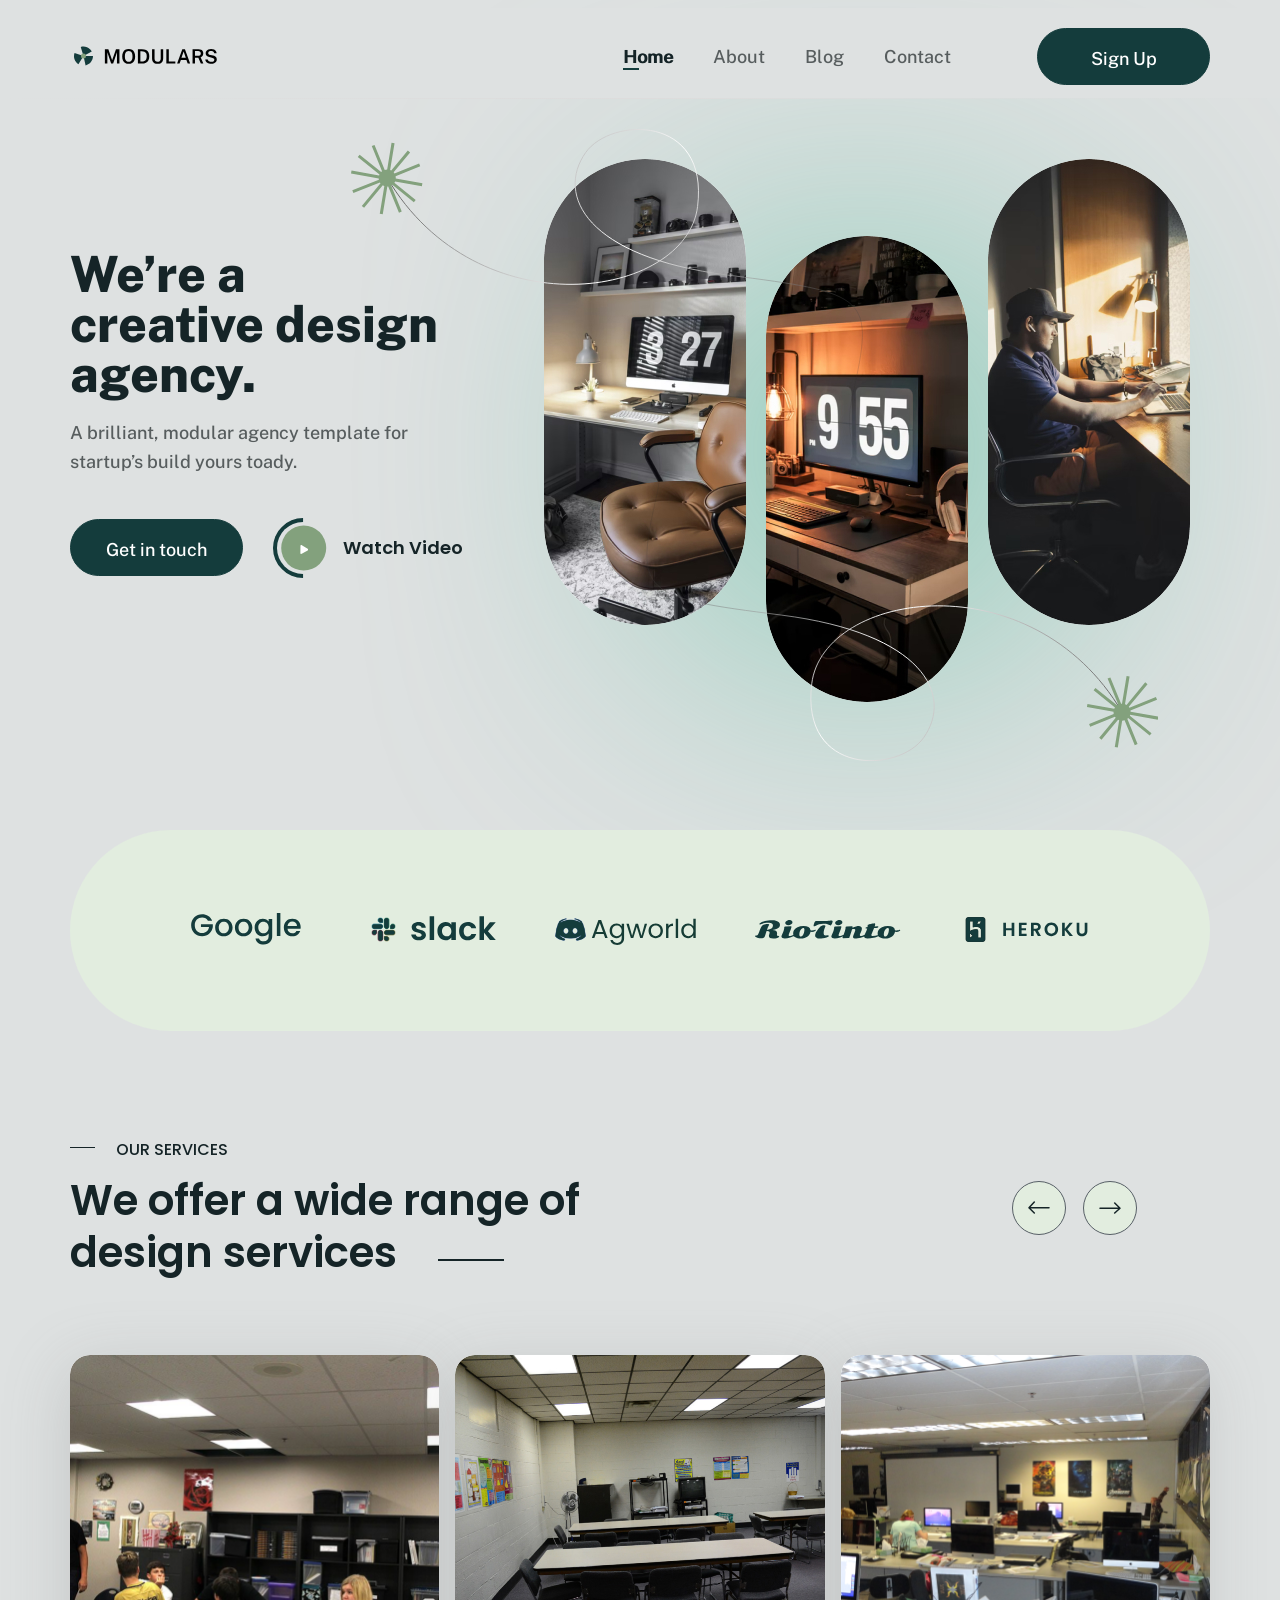
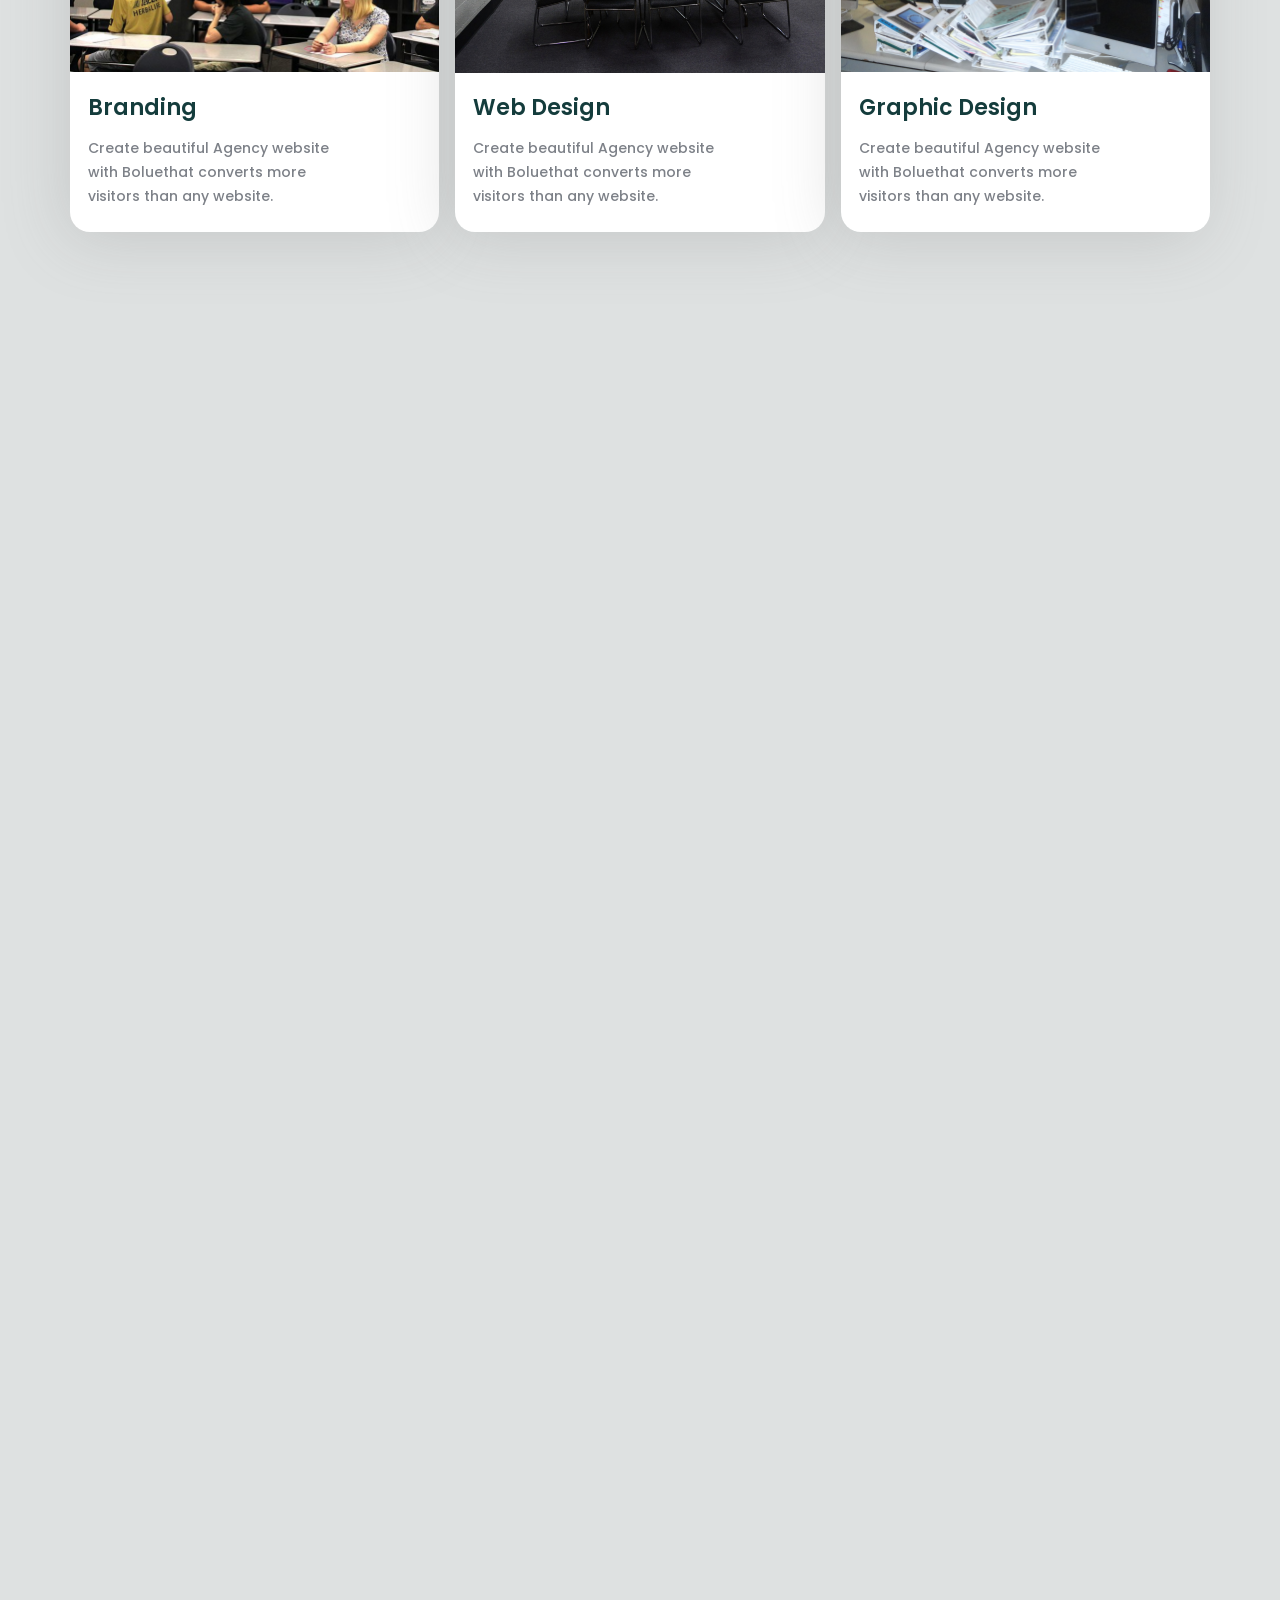
==== index.html @ 32d5a107 "Create Hero,Brands,Services" ====
<!DOCTYPE html>
<html lang="en">
    <head>
        <meta charset="UTF-8" />
        <meta name="viewport" content="width=device-width, initial-scale=1.0" />
        <title>MODULARS</title>

        <!-- Favicon -->
        <link
            rel="apple-touch-icon"
            sizes="57x57"
            href="./assets/favicon/apple-icon-57x57.png"
        />
        <link
            rel="apple-touch-icon"
            sizes="60x60"
            href="./assets/favicon/apple-icon-60x60.png"
        />
        <link
            rel="apple-touch-icon"
            sizes="72x72"
            href="./assets/favicon/apple-icon-72x72.png"
        />
        <link
            rel="apple-touch-icon"
            sizes="76x76"
            href="./assets/favicon/apple-icon-76x76.png"
        />
        <link
            rel="apple-touch-icon"
            sizes="114x114"
            href="./assets/favicon/apple-icon-114x114.png"
        />
        <link
            rel="apple-touch-icon"
            sizes="120x120"
            href="./assets/favicon/apple-icon-120x120.png"
        />
        <link
            rel="apple-touch-icon"
            sizes="144x144"
            href="./assets/favicon/apple-icon-144x144.png"
        />
        <link
            rel="apple-touch-icon"
            sizes="152x152"
            href="./assets/favicon/apple-icon-152x152.png"
        />
        <link
            rel="apple-touch-icon"
            sizes="180x180"
            href="./assets/favicon/apple-icon-180x180.png"
        />
        <link
            rel="icon"
            type="image/png"
            sizes="192x192"
            href="./assets/favicon/android-icon-192x192.png"
        />
        <link
            rel="icon"
            type="image/png"
            sizes="32x32"
            href="./assets/favicon/favicon-32x32.png"
        />
        <link
            rel="icon"
            type="image/png"
            sizes="96x96"
            href="./assets/favicon/favicon-96x96.png"
        />
        <link
            rel="icon"
            type="image/png"
            sizes="16x16"
            href="./assets/favicon/favicon-16x16.png"
        />
        <link rel="manifest" href="./assets/favicon/manifest.json" />
        <meta name="msapplication-TileColor" content="#ffffff" />
        <meta
            name="msapplication-TileImage"
            content="./assets/favicon/ms-icon-144x144.png"
        />
        <meta name="theme-color" content="#ffffff" />

        <!-- Embed fonts -->
        <link rel="preconnect" href="https://fonts.googleapis.com" />
        <link rel="preconnect" href="https://fonts.gstatic.com" crossorigin />
        <link
            href="https://fonts.googleapis.com/css2?family=Poppins:wght@500;600&family=Public+Sans:wght@500;800&family=Sonsie+One&display=swap"
            rel="stylesheet"
        />

        <!-- Reset CSS -->
        <link rel="stylesheet" href="./assets/css/reset.css" />
        <link rel="stylesheet" href="./assets/css/styles.css" />
    </head>
    <body>
        <!-- Header -->
        <div class="header-top header-top--sticky">
            <div class="display-area">
                <!-- Header Top -->
                <div class="row">
                    <!-- Logo -->
                    <a href="/" class="header-top__logo-link">
                        <img
                            src="./assets/icon/logo.svg"
                            alt="MODULARS"
                            class="header-top__logo"
                        />
                    </a>
                    <!-- Navbar -->
                    <nav class="header-top__nav">
                        <ul class="header-top__nav-list">
                            <li class="header-top__nav-item">
                                <a
                                    href="#!"
                                    class="header-top__nav-link header-top__nav-link--active"
                                >
                                    Home
                                </a>
                            </li>
                            <li class="header-top__nav-item">
                                <a href="#!" class="header-top__nav-link">
                                    About
                                </a>
                            </li>
                            <li class="header-top__nav-item">
                                <a href="#!" class="header-top__nav-link">
                                    Blog
                                </a>
                            </li>
                            <li class="header-top__nav-item">
                                <a href="#!" class="header-top__nav-link">
                                    Contact
                                </a>
                            </li>
                        </ul>
                    </nav>
                    <!-- Action -->
                    <button class="btn header-top__signup">Sign Up</button>
                </div>
            </div>
        </div>
        <!-- Hero -->
        <section class="header-hero">
            <div class="header-hero__line"></div>
            <div class="display-area">
                <div class="row header-hero__row">
                    <!-- Hero content -->
                    <section class="header-hero__content">
                        <h1 class="header-hero__heading">
                            We’re a creative design agency.
                        </h1>
                        <p class="header-hero__desc">
                            A brilliant, modular agency template for startup’s
                            build yours toady.
                        </p>
                        <div class="header-hero__cta">
                            <button class="btn">Get in touch</button>
                            <button class="header-hero__play-button">
                                <div class="header-hero__half-circle-border">
                                    <div class="header-hero__play-btn">
                                        <svg
                                            class="header-hero__play-icon"
                                            width="8"
                                            height="10"
                                            viewBox="0 0 8 10"
                                            fill="none"
                                            xmlns="http://www.w3.org/2000/svg"
                                        >
                                            <path
                                                d="M7.48979 4.22586C8.15106 4.61996 8.13773 5.58212 7.4658 5.95775L1.49682 9.29454C0.824887 9.67017 -0.00170366 9.17755 0.00896126 8.40782L0.103701 1.57014C0.114366 0.800411 0.954284 0.330874 1.61555 0.724974L7.48979 4.22586Z"
                                                fill="currentColor"
                                            />
                                        </svg>
                                    </div>
                                </div>
                                Watch Video
                            </button>
                        </div>
                    </section>
                    <!-- Hero media -->
                    <div class="header-hero__media">
                        <div class="header-hero__bgc-blu"></div>
                        <figure class="header-hero__images">
                            <img
                                src="./assets/img/hero-01.jpg"
                                alt="We're a creative design agency."
                                class="header-hero__img"
                            />
                            <img
                                src="./assets/img/hero-02.jpg"
                                alt="We're a creative design agency."
                                class="header-hero__img"
                            />
                            <img
                                src="./assets/img/hero-03.jpg"
                                alt="We're a creative design agency."
                                class="header-hero__img"
                            />
                        </figure>

                        <!-- Decoration -->
                        <div>
                            <img
                                src="./assets/icon/decor-icon.svg"
                                alt=""
                                class="header-hero__decor"
                            />
                            <img
                                src="./assets/icon/decor-icon.svg"
                                alt=""
                                class="header-hero__decor"
                            />
                        </div>
                    </div>
                </div>
            </div>
        </section>
        <main style="height: 5000px">
            <!-- Brands -->
            <div class="brand">
                <div class="display-area">
                    <ul class="brand__list">
                        <li>
                            <a href="#!">
                                <img
                                    src="./assets/img/brand-01.svg"
                                    alt="Google"
                                />
                            </a>
                        </li>
                        <li>
                            <a href="#!">
                                <img
                                    src="./assets/img/brand-02.svg"
                                    alt="slack"
                                />
                            </a>
                        </li>
                        <li>
                            <a href="#!">
                                <img src="./assets/img/brand-03_1.svg" alt="" />
                            </a>
                            <a href="#!">
                                <img
                                    src="./assets/img/brand-03_2.svg"
                                    alt="Agworld"
                                />
                            </a>
                        </li>
                        <li>
                            <a href="#!">
                                <img
                                    src="./assets/img/brand-04.svg"
                                    alt="Riotinto"
                                />
                            </a>
                        </li>
                        <li>
                            <a href="#!">
                                <img
                                    src="./assets/img/brand-05.svg"
                                    alt="HEROKU"
                                />
                            </a>
                        </li>
                    </ul>
                </div>
            </div>
            <!-- Services -->
            <section class="service">
                <div class="display-area">
                    <section class="service__top">
                        <div class="service__info">
                            <p class="service__title section-title">
                                OUR SERVICES
                            </p>

                            <h2 class="service__heading section-heading">
                                We offer a wide range of design services
                            </h2>
                        </div>

                        <div class="service__control">
                            <button class="service__control-btn">
                                <svg
                                    width="22"
                                    height="13"
                                    viewBox="0 0 22 13"
                                    fill="none"
                                    xmlns="http://www.w3.org/2000/svg"
                                >
                                    <path
                                        d="M21 6.82353H0.999999M0.999999 6.82353L6.29412 1M0.999999 6.82353L6.29412 12"
                                        stroke="currentColor"
                                        stroke-width="1.5"
                                        stroke-linecap="round"
                                        stroke-linejoin="round"
                                    />
                                </svg>
                            </button>
                            <button class="service__control-btn">
                                <svg
                                    width="22"
                                    height="12"
                                    viewBox="0 0 22 12"
                                    fill="none"
                                    xmlns="http://www.w3.org/2000/svg"
                                >
                                    <path
                                        d="M1 6.29412H21M21 6.29412L15.7059 1M21 6.29412L15.7059 11"
                                        stroke="currentColor"
                                        stroke-width="1.5"
                                        stroke-linecap="round"
                                        stroke-linejoin="round"
                                    />
                                </svg>
                            </button>
                        </div>
                    </section>

                    <div class="service__list">
                        <article class="service-items">
                            <a href="#!">
                                <div class="service-items__images">
                                    <img
                                        src="./assets/img/service-01.png"
                                        alt="Branding Image"
                                        class="service-items__img"
                                    />
                                </div>
                            </a>
                            <h3 class="service-items__name">Branding</h3>
                            <p class="service-items__desc">
                                Create beautiful Agency website with Boluethat
                                converts more visitors than any website.
                            </p>
                        </article>
                        <article class="service-items">
                            <a href="#!">
                                <div class="service-items__images">
                                    <img
                                        src="./assets/img/service-02.png"
                                        alt="Branding Image"
                                        class="service-items__img"
                                    />
                                </div>
                            </a>
                            <h3 class="service-items__name">Web Design</h3>
                            <p class="service-items__desc">
                                Create beautiful Agency website with Boluethat
                                converts more visitors than any website.
                            </p>
                        </article>
                        <article class="service-items">
                            <a href="#!">
                                <div class="service-items__images">
                                    <img
                                        src="./assets/img/service-03.png"
                                        alt="Branding Image"
                                        class="service-items__img"
                                    />
                                </div>
                            </a>
                            <h3 class="service-items__name">Graphic Design</h3>
                            <p class="service-items__desc">
                                Create beautiful Agency website with Boluethat
                                converts more visitors than any website.
                            </p>
                        </article>
                    </div>
                </div>
            </section>
        </main>
    </body>
</html>
---- assets/css/styles.css ----
* {
    box-sizing: border-box;
}

:root {
    --primary-color: #143c3c;
}

body {
    scroll-behavior: smooth;
}

html {
    font-size: 62.5%;
}

body {
    font-size: 1.6rem;
    font-family: "Poppins", "Public Sans", "Sonsie One", sans-serif;
    background-color: #dee1e1;
}

a {
    text-decoration: none;
}
/* Common */
.display-area {
    /* Box Model */
    display: block;
    width: 1140px;
    max-width: calc(100% - 40px);
    margin: 0 auto;
}
.row {
    display: flex;
    flex-wrap: wrap;
    align-items: center;
}

.btn {
    /* Variable */
    --min-width-btn: 173px;
    --height-btn: 57px;
    /* Box Model */
    display: inline-block;
    width: var(--min-width-btn);
    height: var(--height-btn);
    border-radius: 99px;
    border: 1.5px solid #143c3c;
    /* color */
    background: var(--primary-color);
    color: #fff;
    /* text */
    font-family: Public Sans, sans-serif;
    font-size: 1.8rem;
    font-weight: 500;
    line-height: var(--height-btn);
}

.btn:hover {
    opacity: 0.8;
    cursor: pointer;
}

.section-heading {
    /* Color */
    color: #152427;
    /* Text */
    font-size: 4.2rem;
    font-weight: 600;
    line-height: 1.24;
}

.section-title {
    /* Color */
    color: #152427;
    /* Text */
    font-size: 1.6rem;
    font-weight: 500;
}
/* Header */
.header-top {
    /* Box Model */
    margin-top: 8px;
    padding: 20px 0 13px;
    /* Color */
    background-color: #dee1e1;
    display: flex;
    align-items: center;
}

.header-top--sticky {
    position: sticky;
    top: 0;
    z-index: 1;
    background-color: #dee1e1;
}

.header-top__logo-link {
    display: flex;
}

.header-top__nav {
    /* Box Model */
    margin-left: 386px;
}

.header-top__nav-list {
    display: flex;
}

.header-top__nav-link {
    /* Positioning */
    position: relative;
    /* Box Model */
    padding: 8px 20px;
    /* Color */
    color: #575d5e;
    /* Text */
    font-family: "Public Sans", sans-serif;
    font-weight: 500;
    font-size: 1.8rem;
}

.header-top__nav-link:hover,
.header-top__nav-link--active {
    color: #152427;
    text-shadow: 1px 0 0 currentColor;
}

.header-top__nav-link--active::after {
    /* Positioning */
    position: absolute;
    bottom: 5px;
    left: 20px;
    /* Box model */
    content: "";
    display: inline-block;
    width: 16px;
    height: 2px;
    /* Color */
    background: var(--primary-color);
}

.header-top__signup {
    margin-left: auto;
}

/* Hero */
.header-hero {
    /* Text */
    font-family: "Public Sans", sans-serif;
}
.header-hero__line {
    /* Box Model */
    height: 1px;
    /* Color */
    background: linear-gradient(
        90deg,
        #d5d5d500 0,
        #dddcdc 50%,
        #d5d5d500 100%
    );
}

/* Header Hero */
.header-hero__row {
    /* Positioning */
    position: relative;
    /* Box Model */
    margin-top: 60px;
}

.header-hero__content {
    /* Display & Box Model */
    flex: 0 0 35%;
    max-width: 35%;
}

.header-hero__heading {
    /* Box Model */
    width: 368px;
    /* Color */
    color: #152427;
    /* Text */
    font-weight: 800;
    font-size: 5rem;
    margin-top: 43px;
}

.header-hero__desc {
    /* Box Model */
    margin-top: 20px;
    /* Color */
    color: #575d5e;
    /* Text */
    font-weight: 500;
    font-size: 1.8rem;
    line-height: 1.56;
}

.header-hero__cta {
    /* Display & Box Model */
    display: flex;
    align-items: center;
    column-gap: 30px;
    margin-top: 42px;
}

.header-hero__play-button {
    /* Display & Box Model*/
    display: flex;
    align-items: center;
    column-gap: 10px;
    height: 60px;
    padding: 0;
    border: none;
    /* Color */
    color: #152427;
    background-color: transparent;
    /* Text */
    font-family: "Poppins";
    font-weight: 600;
    font-size: 1.8rem;
    /* Other */
    cursor: pointer;
}

.header-hero__half-circle-border {
    /* Display & Box Model */
    display: flex;
    justify-content: center;
    align-items: center;
    width: 60px;
    height: 60px;
    border: 4px solid;
    border-radius: 50%;
    /* Color */
    border-color: var(--primary-color);
    border-bottom-color: transparent;
    border-right-color: transparent;
    /* Other */
    transform: rotate(-45deg);
    transition-duration: 0.3s;
}

.header-hero__play-btn {
    /* Box Model */
    width: 45px;
    height: 45px;
    border-radius: 50%;
    /* Color */
    color: #fff;
    background-color: #83a17d;
    /* Text */
    line-height: 45px;
    /* Other */
    transform: rotate(45deg);
}

.header-hero__play-button:hover {
    /* Color */
    color: #83a17d;
}

.header-hero__play-button:hover .header-hero__half-circle-border {
    /* Color */
    border-color: #83a17d;
    border-bottom-color: transparent;
    border-right-color: transparent;
    /* Other */
    transform: rotate(135deg);
}

.header-hero__play-button:hover .header-hero__play-btn {
    /* Color */
    background-color: var(--primary-color);
    /* Other */
    transform: rotate(-135deg);
}

/* Hero media */
.header-hero__media {
    /* Positioning */
    position: relative;
    /* Display & Box Model */
    flex: 0 0 65%;
    display: flex;
    justify-content: flex-end;
    max-width: 65%;
    padding-right: 20px;
}

.header-hero__bgc-blu {
    z-index: -1;
    position: absolute;
    top: 122px;
    left: 225px;
    width: 340px;
    height: 340px;
    border-radius: 50%;
    background-color: #4dbb9a;
    filter: blur(137px);
}

.header-hero__images {
    /* Display */
    display: flex;
    justify-content: center;
    column-gap: 20px;
}

.header-hero__img {
    /* Box Model */
    width: 202px;
    height: 466px;
    border-radius: 110px;
    /* Other */
    object-fit: cover;
}

.header-hero__img:nth-child(2) {
    /* Other */
    transform: translateY(77px);
}

/* Hero Decor */
.header-hero__decor {
    /* Positioning */
    position: absolute;
    top: -30px;
    left: -118px;
}
.header-hero__decor:last-child {
    /* Positioning */
    top: 240px;
    left: 108px;
    /* Other */
    transform: rotate(180deg);
}

/* Brands */
.brand {
    margin-top: 205px;
}

.brand__list {
    background: #e2eddf;
    border-radius: 100.5px;
    height: 201px;
    padding: 0 121px;
    display: flex;
    justify-content: space-between;
    align-items: center;
}

/* Services */
.service {
    margin-top: 106px;
}

.service__top {
    display: flex;
    justify-content: space-between;
    align-items: center;
}

.service__title {
    margin-left: 46px;
    position: relative;
    line-height: 1.62;
}

.service__title::before {
    left: -46px;
    top: 10px;
    position: absolute;
    display: inline-block;
    content: "";
    width: 25px;
    height: 1px;
    background-color: #152427;
}

.service__heading {
    position: relative;
    width: 520px;
    height: 104px;
    margin-top: 12px;
}

.service__heading::after {
    right: 86px;
    bottom: 18px;
    display: inline-block;
    position: absolute;
    content: "";
    width: 66px;
    height: 2px;
    background: #152427;
}

.service__control {
    display: flex;
    margin-right: 73px;
    column-gap: 17px;
}

.service__control-btn {
    display: flex;
    align-items: center;
    justify-content: center;
    width: 54px;
    height: 54px;
    border: 1px solid #575f66;
    border-radius: 50%;
    color: #152427;
    background: #e2eddf;
    outline: none;
}

.service__control-btn:hover {
    background: #152427;
    color: #fff;
    cursor: pointer;
}

/* Service list */
.service__list {
    display: grid;
    grid-template-columns: 1fr 1fr 1fr;
    column-gap: 16px;
    margin-top: 76px;
}

.service-items {
    border-radius: 20px;
    background: #fff;
    box-shadow: -6px 9px 64px -4px rgba(118, 118, 118, 0.25);
}

.service-items__images {
    height: 318px;
    overflow: hidden;
    border-radius: 20px 20px 0 0;
}

.service-items__img {
    max-width: 100%;
    object-fit: cover;
    transition: 0.25s;
}

.service-items__img:hover {
    transform: scale(1.1);
}

.service-items__name {
    margin-top: 24px;
    color: var(--primary-color);
    font-size: 2.2rem;
    font-weight: 600;
    line-height: 1;
    padding-left: 18px;
}

.service-items__desc {
    width: 268px;
    height: 72px;
    margin: 18px 0 23px;
    color: #7d8188;
    font-size: 1.4rem;
    font-weight: 500;
    line-height: 1.71;
    padding-left: 18px;
}
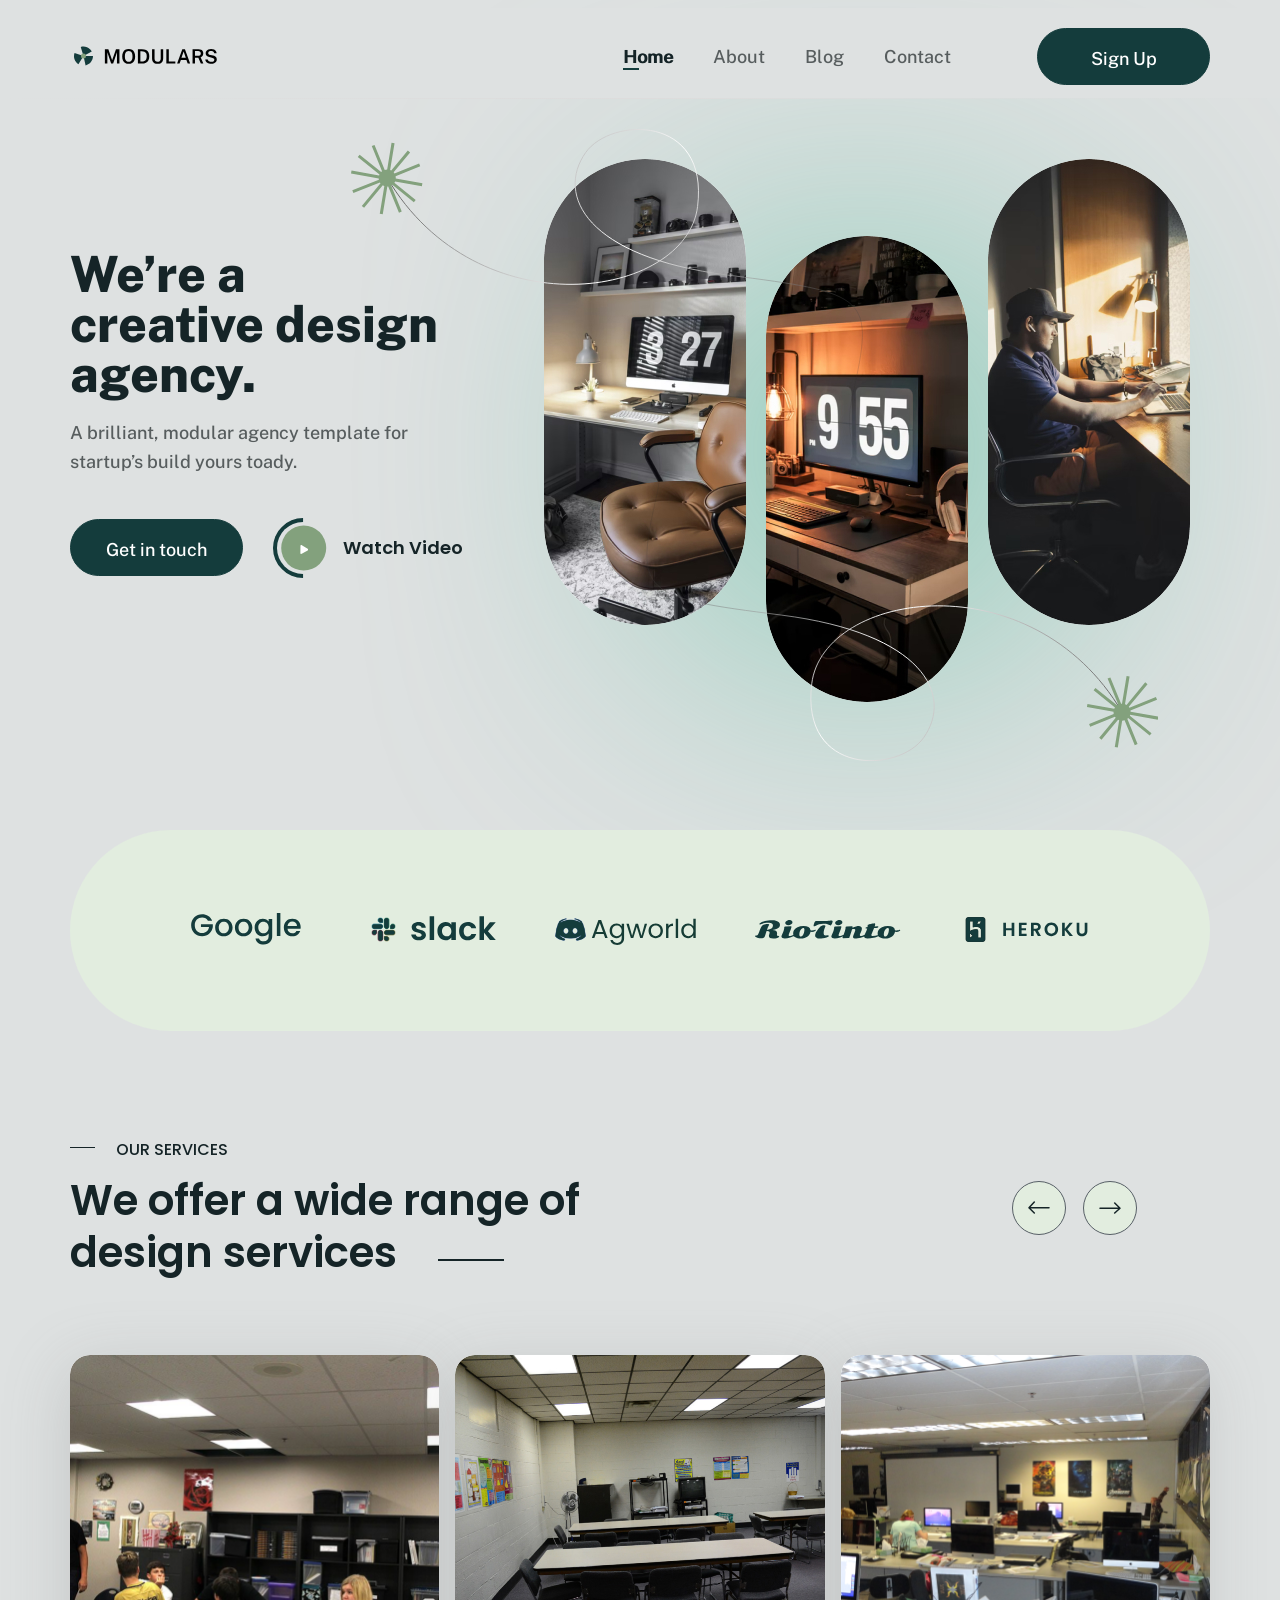
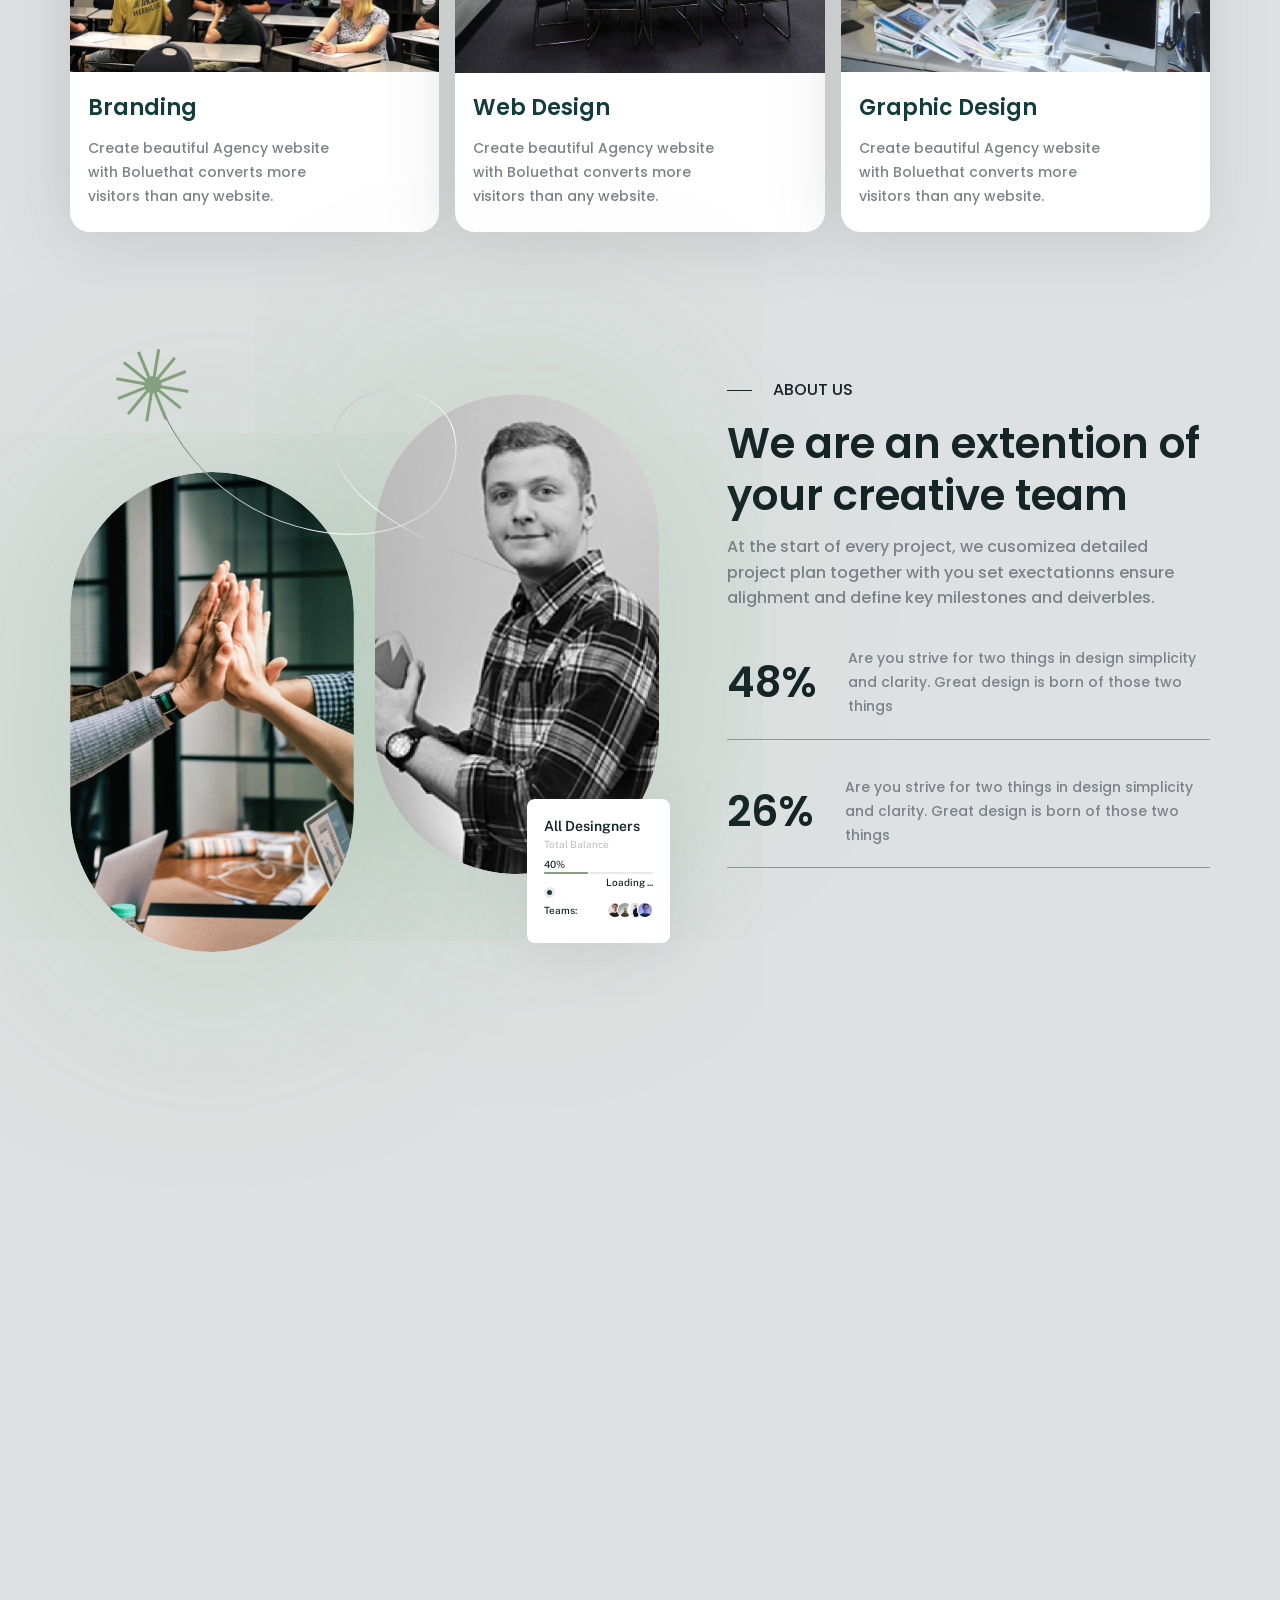
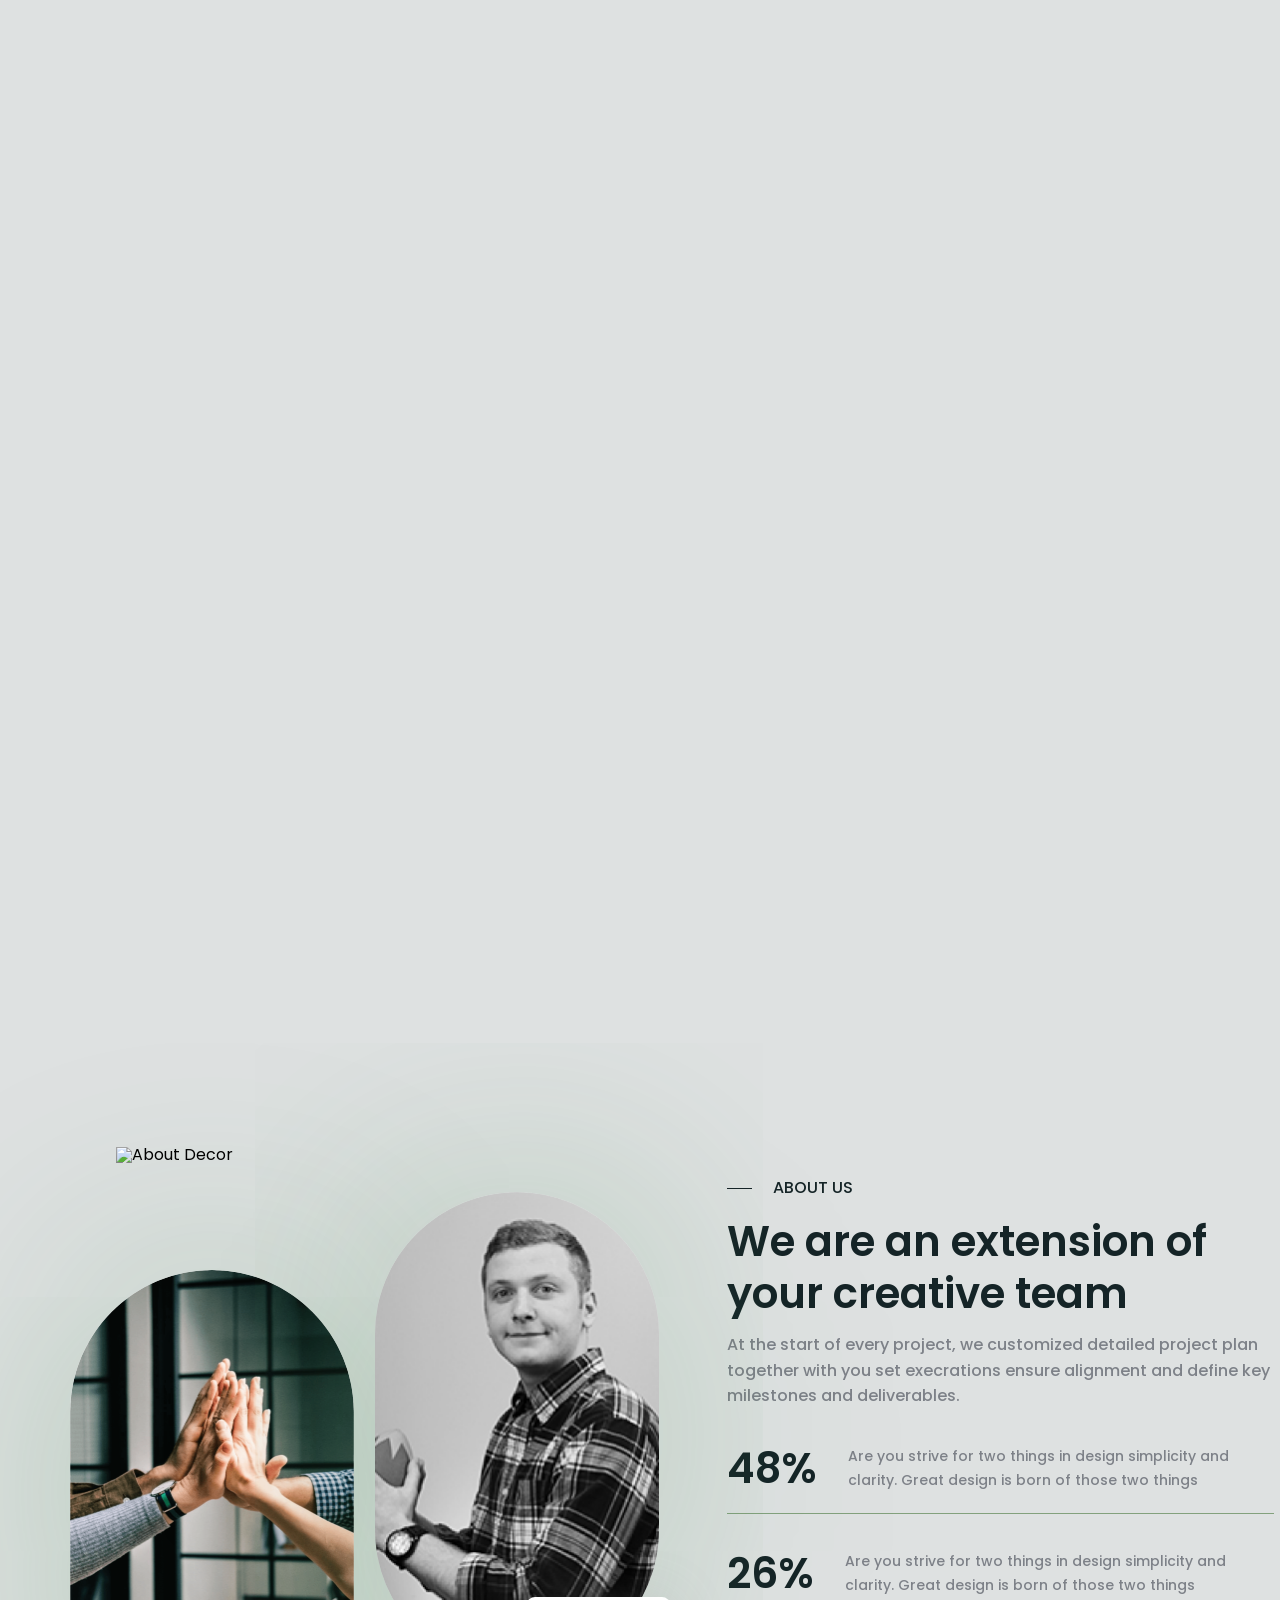
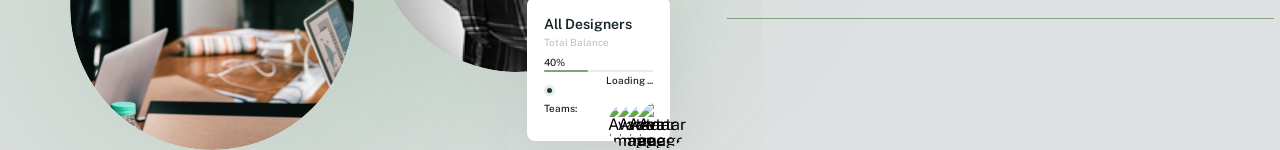
==== commit 1c0cf506: "Create About Us Section" ====
--- a/index.html
+++ b/index.html
@@ -373,6 +373,233 @@
                     </div>
                 </div>
             </section>
+            <section class="about">
+                <div class="display-area">
+                    <div class="row about__row">
+                        <!-- About Media -->
+                        <div class="about-media">
+                            <img
+                                src="./assets/img/about-img-01.png"
+                                alt="About Image"
+                                class="about-media__img"
+                            />
+                            <img
+                                src="./assets/img/about-img-02.png"
+                                alt="About Image"
+                                class="about-media__img"
+                            />
+                            <img
+                                src="./assets/img/about-deco-01.svg"
+                                alt="About Decor"
+                                class="about-media__decor-img"
+                            />
+                            <!-- About Media Block -->
+                            <div class="about-media-block">
+                                <p class="about-media-block__title">
+                                    All Desingners
+                                </p>
+                                <p class="about-media-block__total">
+                                    Total Balance
+                                </p>
+                                <p class="about-media-block__percent">40%</p>
+                                <div class="about-progress-bar">
+                                    <div class="about-progress-bar__valuemax">
+                                        <div
+                                            class="about-progress-bar__valuenow"
+                                        ></div>
+                                    </div>
+                                </div>
+                                <p class="about-media-block__status">
+                                    Loading ...
+                                </p>
+                                <div class="about-media-block__circle-decor">
+                                    <div
+                                        class="about-media-block__circle"
+                                    ></div>
+                                </div>
+                                <div class="about-team">
+                                    <p class="about-team__name">Teams:</p>
+                                    <ul class="about-team__avatar-list">
+                                        <li class="about-team__avatar-item">
+                                            <img
+                                                src="./assets/img/about-avatar-01.jpg"
+                                                alt=""
+                                                class="about-team__avatar"
+                                            />
+                                        </li>
+                                        <li class="about-team__avatar-item">
+                                            <img
+                                                src="./assets/img/about-avatar-02.jpg"
+                                                alt=""
+                                                class="about-team__avatar"
+                                            />
+                                        </li>
+                                        <li class="about-team__avatar-item">
+                                            <img
+                                                src="./assets/img/about-avatar-03.jpg"
+                                                alt=""
+                                                class="about-team__avatar"
+                                            />
+                                        </li>
+                                        <li class="about-team__avatar-item">
+                                            <img
+                                                src="./assets/img/about-avatar-04.jpg"
+                                                alt=""
+                                                class="about-team__avatar"
+                                            />
+                                        </li>
+                                    </ul>
+                                </div>
+                            </div>
+                        </div>
+                        <!-- About Content -->
+                        <div class="about-content">
+                            <p class="about__title section-title">ABOUT US</p>
+                            <h2 class="about__heading section-heading">
+                                We are an extention of your creative team
+                            </h2>
+                            <p class="about__desc">
+                                At the start of every project, we cusomizea
+                                detailed project plan together with you set
+                                exectationns ensure alighment and define key
+                                milestones and deiverbles.
+                            </p>
+                            <div class="about-sub">
+                                <span class="about-sub__percent">48%</span>
+                                <span class="about-sub__desc">
+                                    Are you strive for two things in design
+                                    simplicity and clarity. Great design is born
+                                    of those two things
+                                </span>
+                            </div>
+                            <div class="about__line"></div>
+                            <div class="about-sub">
+                                <span class="about-sub__percent">26%</span>
+                                <span class="about-sub__desc">
+                                    Are you strive for two things in design
+                                    simplicity and clarity. Great design is born
+                                    of those two things
+                                </span>
+                            </div>
+                            <div class="about__line"></div>
+                        </div>
+                    </div>
+                </div>
+            </section>
         </main>
     </body>
 </html>
+
+<section class="about">
+    <div class="display-area">
+        <div class="row about__row">
+            <!-- About Media -->
+            <div class="about-media">
+                <img
+                    src="./assets/img/about-img-01.png"
+                    alt="About Image"
+                    class="about-media__img"
+                />
+                <img
+                    src="./assets/img/about-img-02.png"
+                    alt="About Image"
+                    class="about-media__img"
+                />
+                <img
+                    src="./assets/svg/decor-icon-01.svg"
+                    alt="About Decor"
+                    class="about-media__decor-img"
+                />
+                <!-- About Media Block -->
+                <div class="about-media-block">
+                    <p class="about-media-block__title">
+                        All Designers
+                    </p>
+                    <p class="about-media-block__total">
+                        Total Balance
+                    </p>
+                    <p class="about-media-block__percent">40%</p>
+                    <div class="about-progress-bar">
+                        <div class="about-progress-bar__valuemax">
+                            <div
+                                class="about-progress-bar__valuenow"
+                            ></div>
+                        </div>
+                    </div>
+                    <p class="about-media-block__status">
+                        Loading ...
+                    </p>
+                    <div class="about-media-block__circle-decor">
+                        <div
+                            class="about-media-block__circle"
+                        ></div>
+                    </div>
+                    <div class="about-team">
+                        <p class="about-team__name">Teams:</p>
+                        <ul class="about-team__avatar-list">
+                            <li class="about-team__avatar-item">
+                                <img
+                                    src="./assets/img/about-avatar-01.png"
+                                    alt="Avatar Image"
+                                    class="about-team__avatar"
+                                />
+                            </li>
+                            <li class="about-team__avatar-item">
+                                <img
+                                    src="./assets/img/about-avatar-02.png"
+                                    alt="Avatar Image"
+                                    class="about-team__avatar"
+                                />
+                            </li>
+                            <li class="about-team__avatar-item">
+                                <img
+                                    src="./assets/img/about-avatar-03.png"
+                                    alt="Avatar Image"
+                                    class="about-team__avatar"
+                                />
+                            </li>
+                            <li class="about-team__avatar-item">
+                                <img
+                                    src="./assets/img/about-avatar-04.png"
+                                    alt="Avatar Image"
+                                    class="about-team__avatar"
+                                />
+                            </li>
+                        </ul>
+                    </div>
+                </div>
+            </div>
+            <!-- About Content -->
+            <div class="about__content">
+                <p class="section-title about__title">ABOUT US</p>
+                <h2 class="section-heading about__heading">
+                    We are an extension of your creative team
+                </h2>
+                <p class="about__desc">
+                    At the start of every project, we customized
+                    detailed project plan together with you set
+                    execrations ensure alignment and define key
+                    milestones and deliverables.
+                </p>
+                <div class="about-sub">
+                    <span class="about-sub__percent">48%</span>
+                    <span class="about-sub__desc">
+                        Are you strive for two things in design
+                        simplicity and clarity. Great design is born
+                        of those two things
+                    </span>
+                </div>
+                <div class="about__line"></div>
+                <div class="about-sub">
+                    <span class="about-sub__percent">26%</span>
+                    <span class="about-sub__desc">
+                        Are you strive for two things in design
+                        simplicity and clarity. Great design is born
+                        of those two things
+                    </span>
+                </div>
+                <div class="about__line"></div>
+            </div>
+        </div>
+    </div>
+</section>
--- a/assets/css/styles.css
+++ b/assets/css/styles.css
@@ -26,14 +26,14 @@
 /* Common */
 .display-area {
     /* Box Model */
-    display: block;
+    /* display: block; */
     width: 1140px;
     max-width: calc(100% - 40px);
     margin: 0 auto;
 }
+
 .row {
     display: flex;
-    flex-wrap: wrap;
     align-items: center;
 }
 
@@ -474,3 +474,279 @@
     line-height: 1.71;
     padding-left: 18px;
 }
+
+/* About */
+.about {
+    margin-top: 150px;
+}
+
+.about__row {
+    align-items: normal;
+    column-gap: 64px;
+}
+
+/* About Media */
+.about-media {
+    /* Positioning */
+    position: relative;
+    /* Display & Box Model */
+    flex: 0 0 52%;
+    max-width: 52%;
+    height: 570px;
+}
+
+.about-media__img {
+    /* Positioning */
+    position: absolute;
+    /* Box Model */
+    width: 284px;
+    height: 480px;
+    border-radius: 210px;
+    /* Color */
+    box-shadow: 0px 4px 234px 11px rgba(59, 137, 71, 0.25);
+    /* Other */
+    object-fit: cover;
+}
+
+.about-media__img:first-child {
+    /* Positioning */
+    top: 90px;
+    left: 0;
+}
+
+.about-media__img:nth-child(2) {
+    /* Positioning */
+    top: 12px;
+    left: 305px;
+}
+
+.about-media__decor-img {
+    /* Positioning */
+    position: absolute;
+    top: -33px;
+    left: 46px;
+    /* Box Model */
+    width: 500px;
+}
+
+/* About Media Block */
+.about-media-block {
+    /* Positioning */
+    position: absolute;
+    top: 417px;
+    left: 457px;
+    /* Box Model */
+    padding: 10px 17px;
+    border-radius: 8px;
+    width: 143px;
+    height: 144px;
+    /* Color */
+    background-color: #fff;
+    box-shadow: 0px 7px 54px rgba(154, 154, 154, 0.25);
+    /* Text */
+    font-family: "Public Sans", sans-serif;
+}
+
+.about-media-block__title {
+    /* Box Model */
+    margin-top: 10px;
+    /* Color */
+    color: #152427;
+    /* Text */
+    font-weight: 600;
+    font-size: 1.4rem;
+}
+
+.about-media-block__total {
+    /* Box Model */
+    margin-top: 6px;
+    /* Color */
+    color: #575d5e;
+    /* Text */
+    font-weight: 400;
+    font-size: 1rem;
+    /* Other */
+    opacity: 0.4;
+}
+
+.about-media-block__percent {
+    /* Box Model */
+    margin-top: 10px;
+    /* Color */
+    color: #152427;
+    /* Text */
+    font-weight: 500;
+    font-size: 1rem;
+}
+
+.about-progress-bar {
+    margin-top: 3px;
+}
+
+.about-progress-bar__valuemax {
+    /* Box Model */
+    width: 100%;
+    height: 2px;
+    border-radius: 10px;
+    /* Color */
+    background-color: #eaeaea;
+}
+
+.about-progress-bar__valuenow {
+    /* Box Model */
+    width: 40%;
+    height: 2px;
+    border-radius: 10px;
+    /* Color */
+    background-color: #83a17d;
+}
+
+.about-media-block__status {
+    /* Box Model */
+    margin-top: 3px;
+    /* Color */
+    color: #152427;
+    /* Text */
+    font-weight: 500;
+    font-size: 1rem;
+    text-align: right;
+}
+
+.about-media-block__circle-decor {
+    /* Box Model */
+    width: 11px;
+    height: 11px;
+    padding: 3px;
+    border-radius: 50%;
+    /* Color */
+    background-color: #eaeaea;
+}
+
+.about-media-block__circle {
+    /* Box Model */
+    width: 5px;
+    height: 5px;
+    border-radius: 50%;
+    /* Color */
+    background-color: #143c3c;
+}
+
+/* About Team */
+.about-team {
+    /* Display & Box Model */
+    display: flex;
+    column-gap: 36px;
+    align-items: center;
+    margin-top: 4px;
+}
+
+.about-team__name {
+    /* Color */
+    color: #152427;
+    /* Text */
+    font-weight: 500;
+    font-size: 1rem;
+}
+
+.about-team__avatar-list {
+    /* Display & Box Model */
+    display: flex;
+    align-items: center;
+}
+
+.about-team__avatar-item {
+    /* Box Model */
+    width: 16px;
+    height: 16px;
+    padding: 1px;
+    border-radius: 50%;
+    margin-left: -6px;
+    /* Color */
+    background-color: #fff;
+}
+
+.about-team__avatar {
+    /* Box Model */
+    width: 14px;
+    height: 14px;
+    border-radius: 50%;
+    /* Other */
+    object-fit: cover;
+}
+/* About Content */
+.about__content {
+    /* Display & Box Model */
+    flex: 0 0 48%;
+    max-width: 48%;
+    height: 570px;
+}
+
+.about__title {
+    /* Positioning */
+    position: relative;
+    /* Box Model */
+    margin-left: 46px;
+}
+
+.about__title::before {
+    /* Positioning */
+    position: absolute;
+    top: 8px;
+    left: -46px;
+    /* Display & Box Model */
+    display: inline-block;
+    content: "";
+    width: 25px;
+    height: 1px;
+    /* Color */
+    background-color: #152427;
+}
+
+.about__heading {
+    /* Box Model */
+    /* width: 483px; */
+    margin-top: 20px;
+}
+
+.about__desc {
+    /* Box Model */
+    margin-top: 12px;
+    /* Color */
+    color: #7d8188;
+    /* Text */
+    font-weight: 500;
+    line-height: 1.6;
+}
+
+.about-sub {
+    /* Display & Box Model */
+    display: flex;
+    column-gap: 31px;
+    align-items: center;
+    margin-top: 36px;
+}
+
+.about-sub__percent {
+    /* Color */
+    color: #152427;
+    /* Text */
+    font-weight: 600;
+    font-size: 4.2rem;
+}
+
+.about-sub__desc {
+    /* Color */
+    color: #7d8188;
+    /* Text */
+    font-weight: 500;
+    font-size: 1.4rem;
+    line-height: 1.71;
+}
+
+.about__line {
+    /* Box Model */
+    height: 1px;
+    margin-top: 20px;
+    /* Color */
+    background-color: #83a17d;
+}
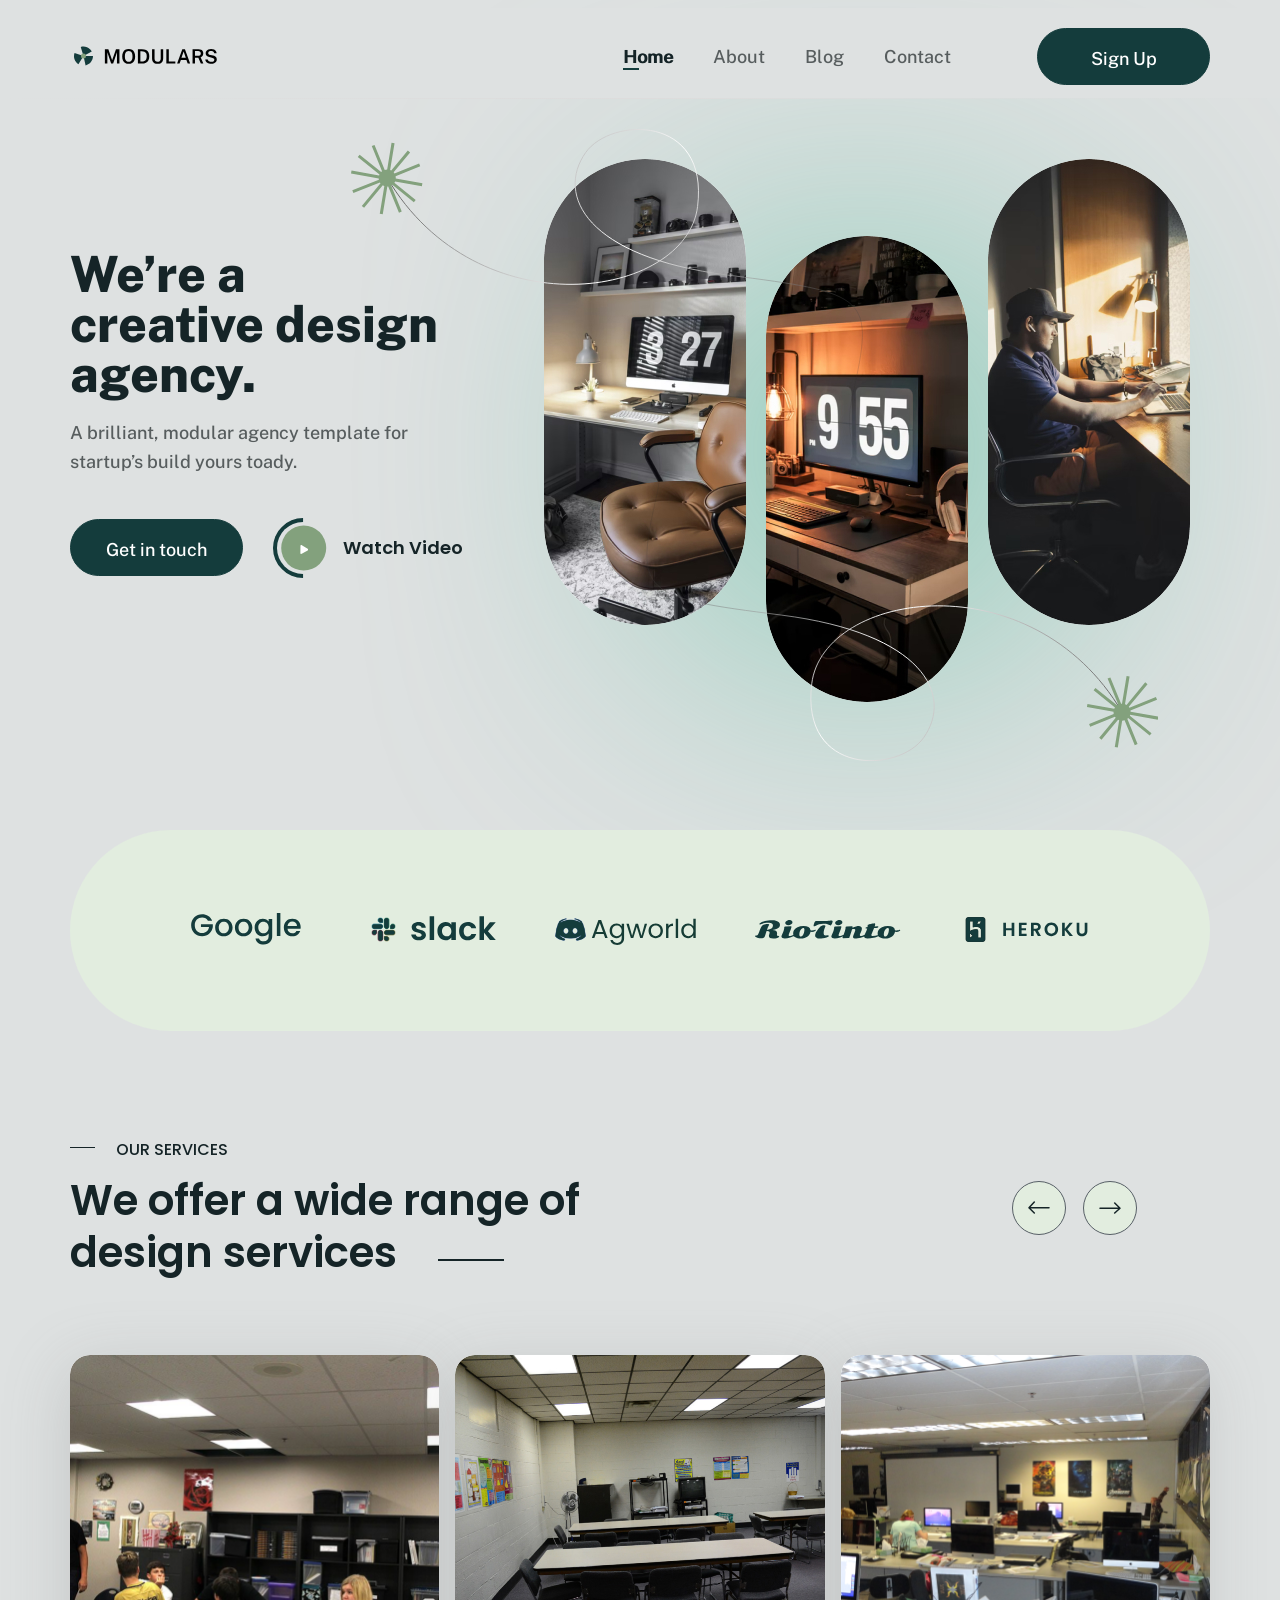
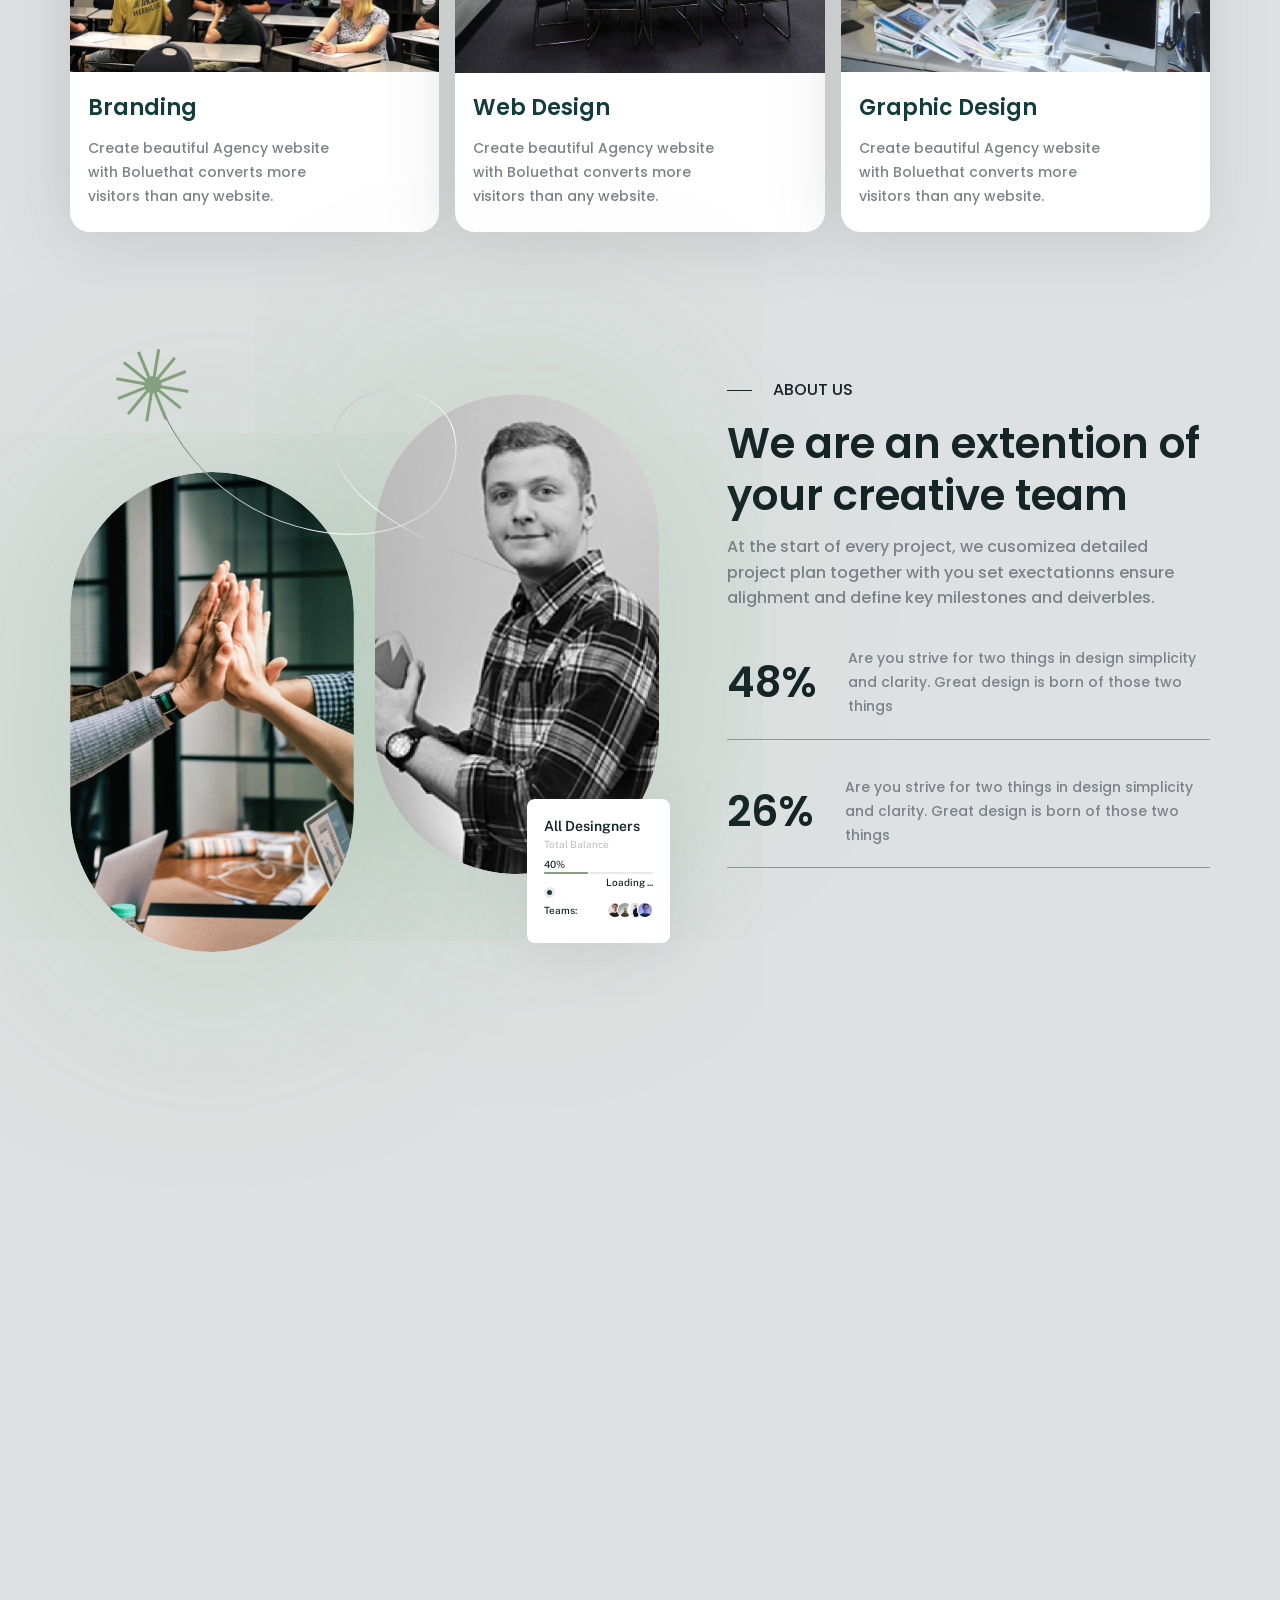
==== commit 5083f029: "Update About Us Section" ====
--- a/index.html
+++ b/index.html
@@ -489,117 +489,3 @@
         </main>
     </body>
 </html>
-
-<section class="about">
-    <div class="display-area">
-        <div class="row about__row">
-            <!-- About Media -->
-            <div class="about-media">
-                <img
-                    src="./assets/img/about-img-01.png"
-                    alt="About Image"
-                    class="about-media__img"
-                />
-                <img
-                    src="./assets/img/about-img-02.png"
-                    alt="About Image"
-                    class="about-media__img"
-                />
-                <img
-                    src="./assets/svg/decor-icon-01.svg"
-                    alt="About Decor"
-                    class="about-media__decor-img"
-                />
-                <!-- About Media Block -->
-                <div class="about-media-block">
-                    <p class="about-media-block__title">
-                        All Designers
-                    </p>
-                    <p class="about-media-block__total">
-                        Total Balance
-                    </p>
-                    <p class="about-media-block__percent">40%</p>
-                    <div class="about-progress-bar">
-                        <div class="about-progress-bar__valuemax">
-                            <div
-                                class="about-progress-bar__valuenow"
-                            ></div>
-                        </div>
-                    </div>
-                    <p class="about-media-block__status">
-                        Loading ...
-                    </p>
-                    <div class="about-media-block__circle-decor">
-                        <div
-                            class="about-media-block__circle"
-                        ></div>
-                    </div>
-                    <div class="about-team">
-                        <p class="about-team__name">Teams:</p>
-                        <ul class="about-team__avatar-list">
-                            <li class="about-team__avatar-item">
-                                <img
-                                    src="./assets/img/about-avatar-01.png"
-                                    alt="Avatar Image"
-                                    class="about-team__avatar"
-                                />
-                            </li>
-                            <li class="about-team__avatar-item">
-                                <img
-                                    src="./assets/img/about-avatar-02.png"
-                                    alt="Avatar Image"
-                                    class="about-team__avatar"
-                                />
-                            </li>
-                            <li class="about-team__avatar-item">
-                                <img
-                                    src="./assets/img/about-avatar-03.png"
-                                    alt="Avatar Image"
-                                    class="about-team__avatar"
-                                />
-                            </li>
-                            <li class="about-team__avatar-item">
-                                <img
-                                    src="./assets/img/about-avatar-04.png"
-                                    alt="Avatar Image"
-                                    class="about-team__avatar"
-                                />
-                            </li>
-                        </ul>
-                    </div>
-                </div>
-            </div>
-            <!-- About Content -->
-            <div class="about__content">
-                <p class="section-title about__title">ABOUT US</p>
-                <h2 class="section-heading about__heading">
-                    We are an extension of your creative team
-                </h2>
-                <p class="about__desc">
-                    At the start of every project, we customized
-                    detailed project plan together with you set
-                    execrations ensure alignment and define key
-                    milestones and deliverables.
-                </p>
-                <div class="about-sub">
-                    <span class="about-sub__percent">48%</span>
-                    <span class="about-sub__desc">
-                        Are you strive for two things in design
-                        simplicity and clarity. Great design is born
-                        of those two things
-                    </span>
-                </div>
-                <div class="about__line"></div>
-                <div class="about-sub">
-                    <span class="about-sub__percent">26%</span>
-                    <span class="about-sub__desc">
-                        Are you strive for two things in design
-                        simplicity and clarity. Great design is born
-                        of those two things
-                    </span>
-                </div>
-                <div class="about__line"></div>
-            </div>
-        </div>
-    </div>
-</section>
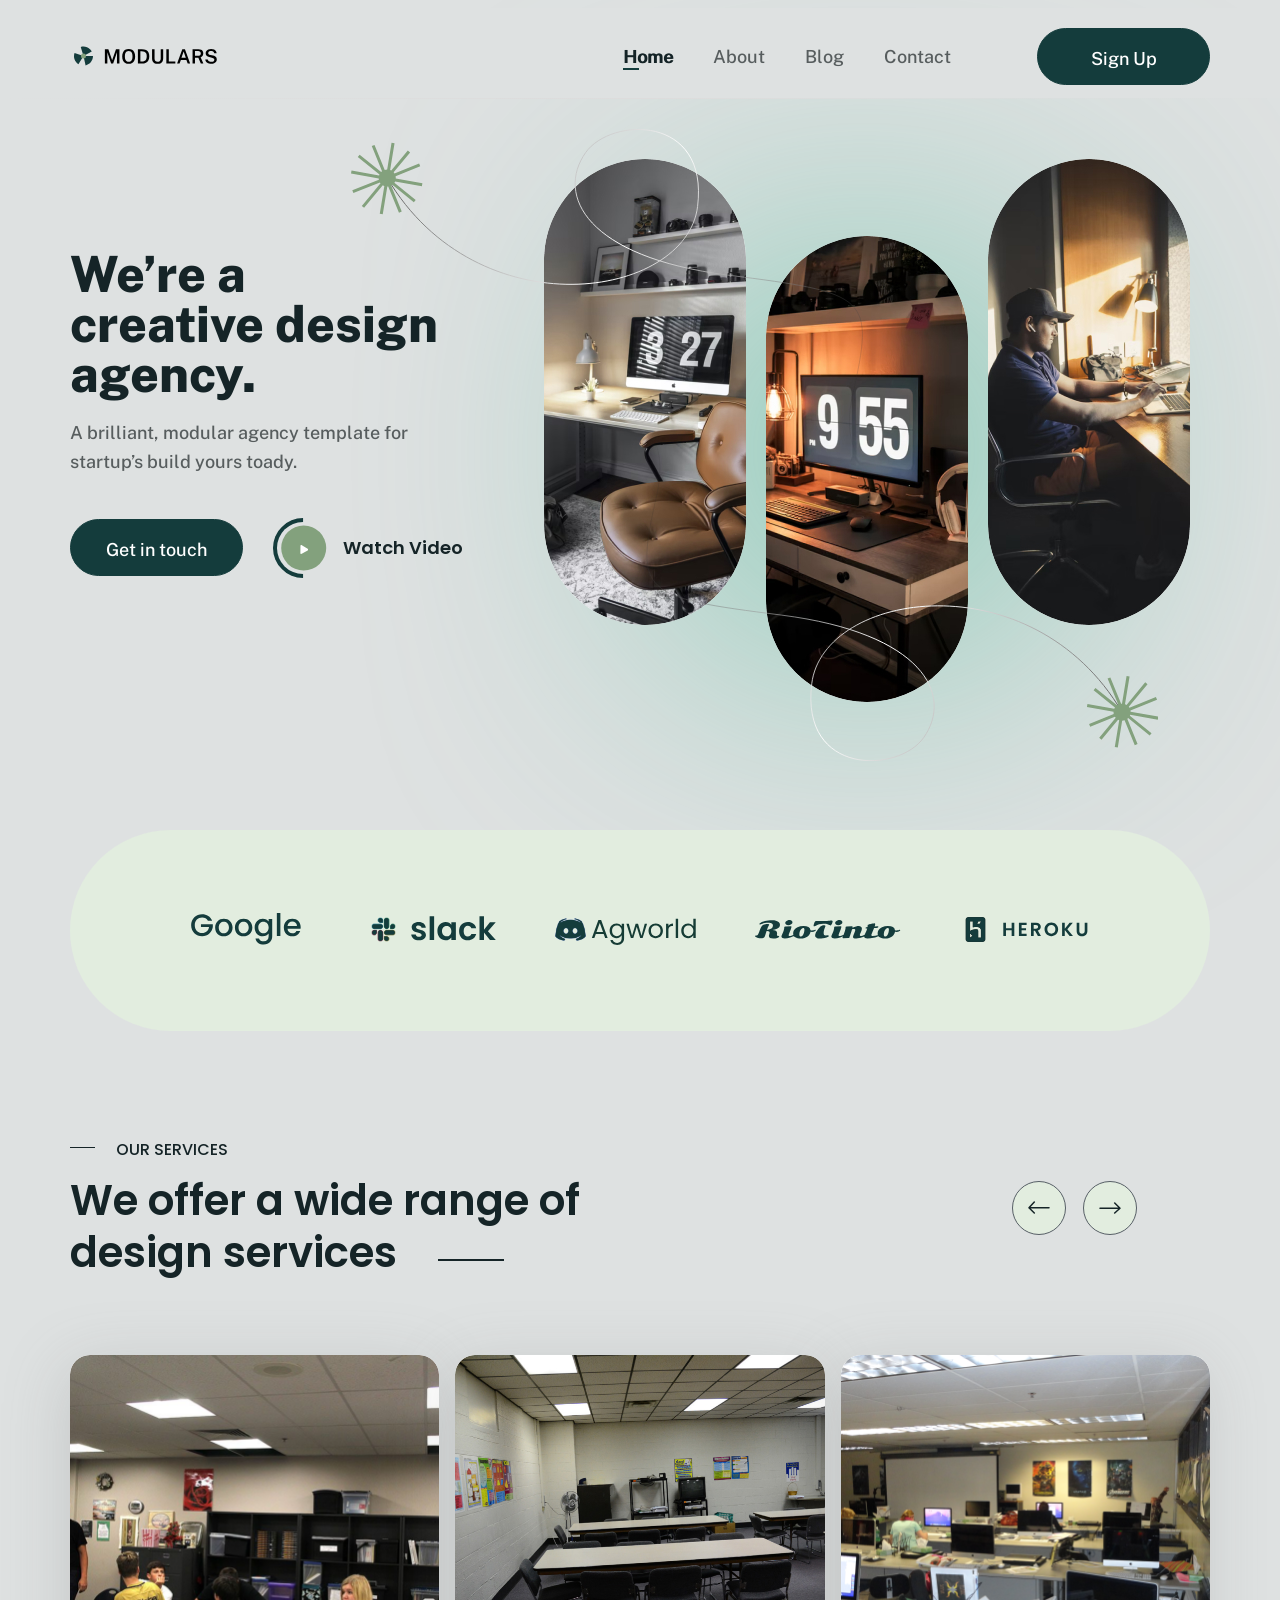
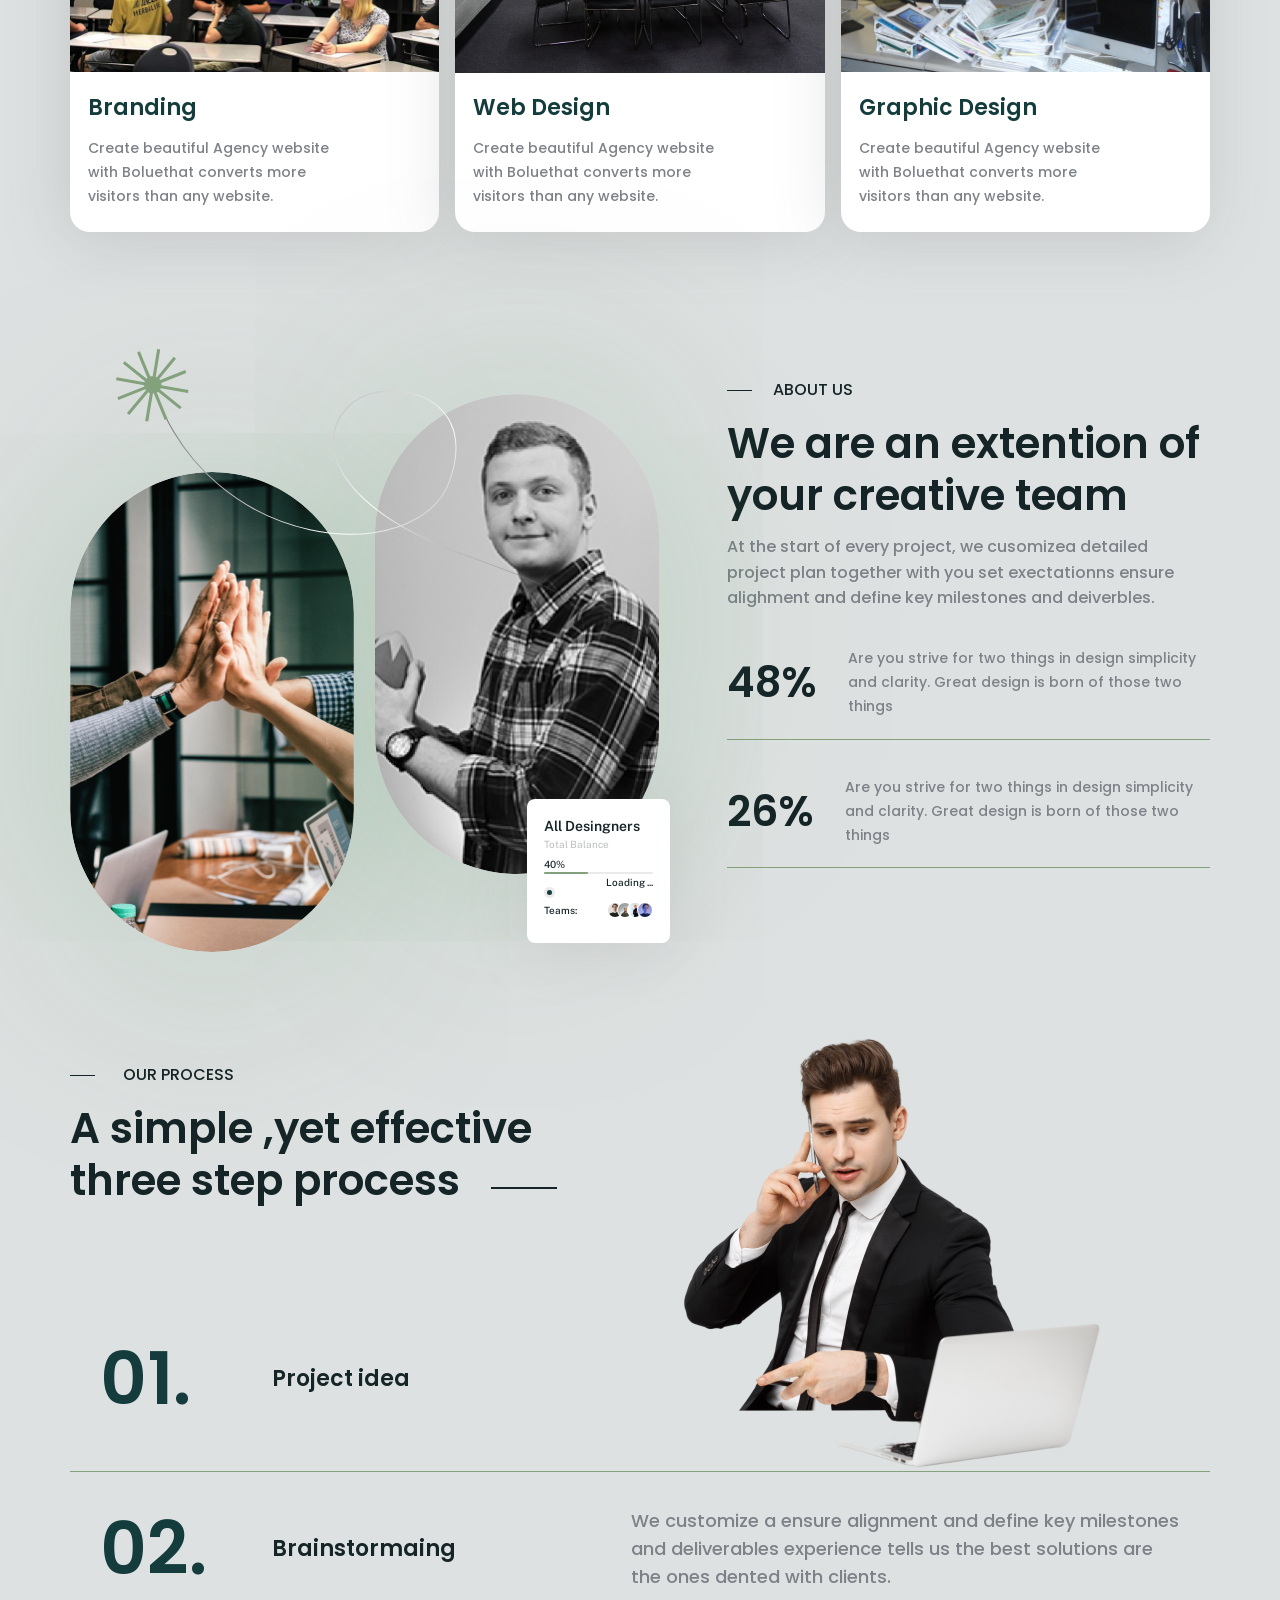
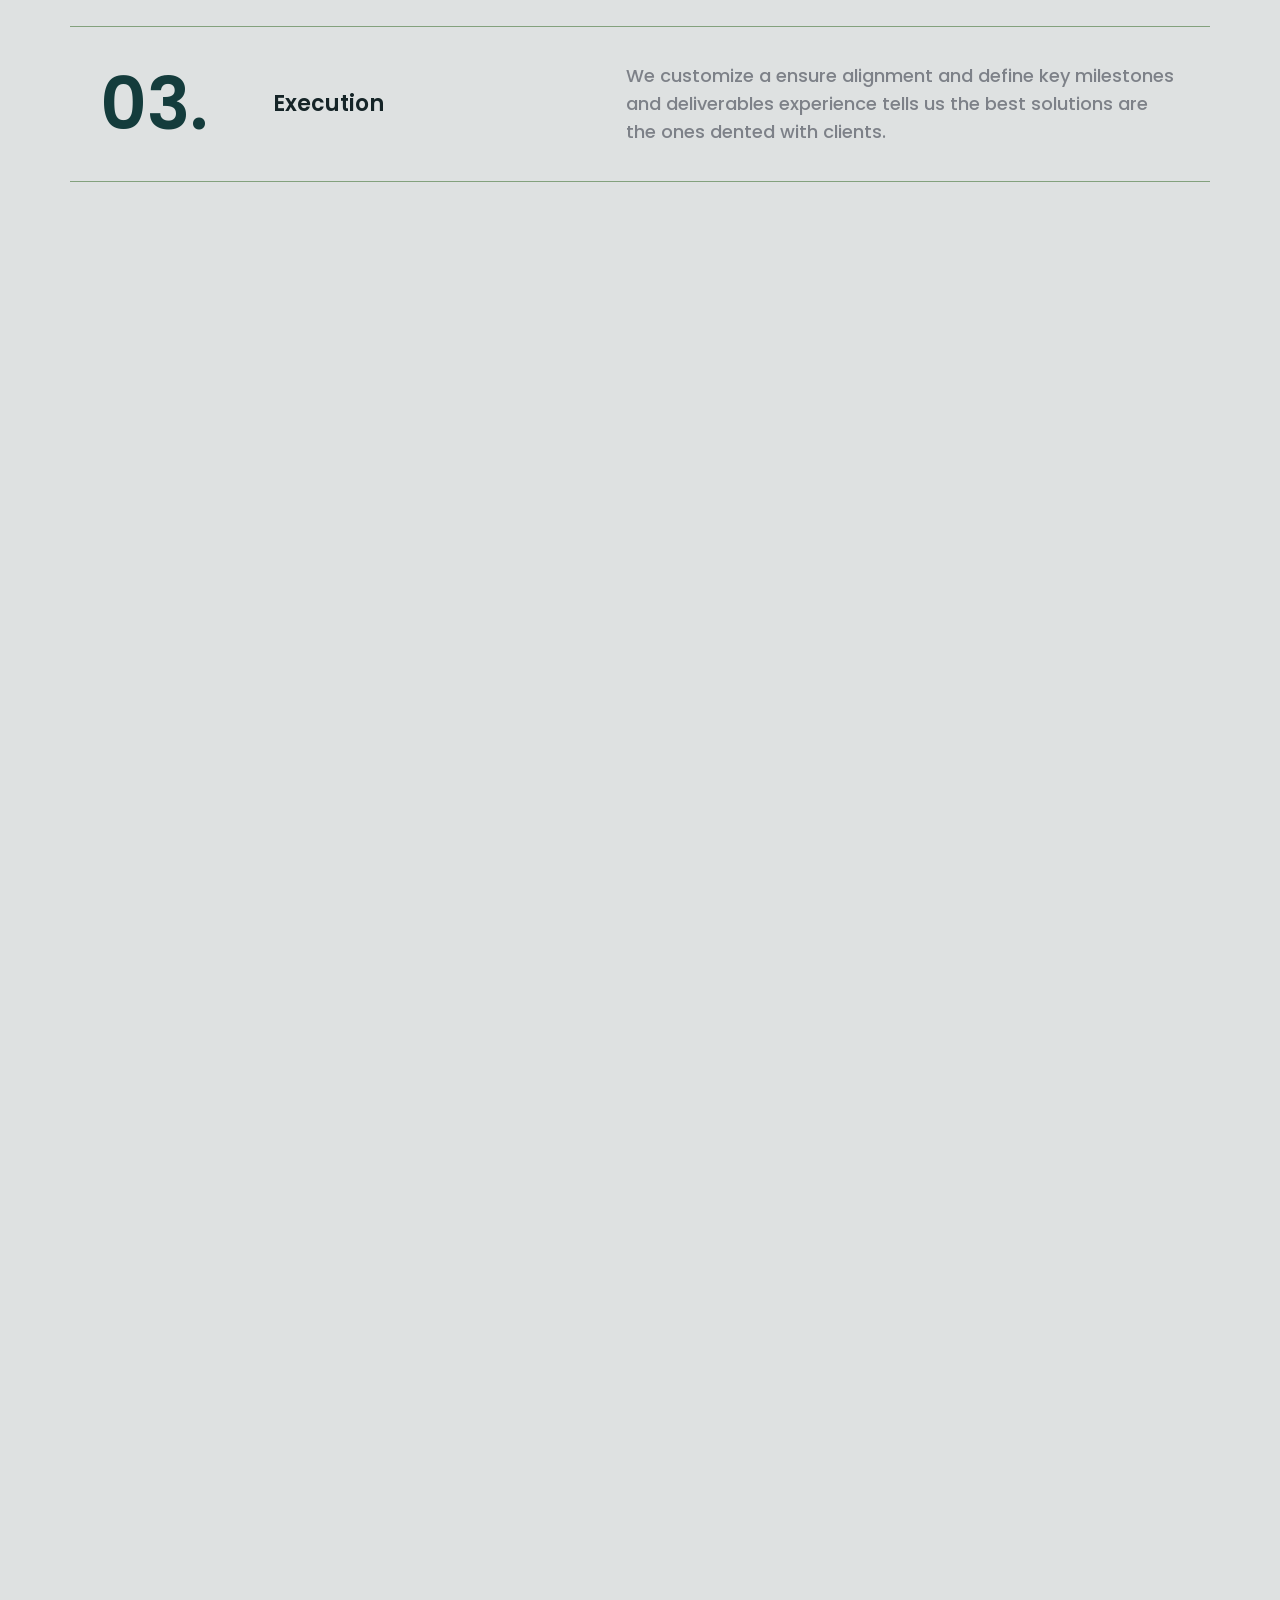
==== commit 00fe328d: "Create Our Process Section" ====
--- a/index.html
+++ b/index.html
@@ -486,6 +486,76 @@
                     </div>
                 </div>
             </section>
+            <!-- Process -->
+            <section class="process">
+                <div class="display-area">
+                    <div class="process-body">
+                        <p class="process-title section-title">OUR PROCESS</p>
+                        <h2 class="process-heading section-heading">
+                            A simple ,yet effective three step process
+                        </h2>
+                        <img
+                            src="./assets/img/process-img-01.jpg"
+                            alt="Process Image"
+                            class="process__img"
+                        />
+                        <!-- Process List -->
+                        <ol class="process-list">
+                            <li
+                                class="process-list__item process-list__item--active"
+                            >
+                                <span class="process-list__number">01.</span>
+                                <div class="process-list__heading">
+                                    <h3 class="process-list__name">
+                                        Project idea
+                                    </h3>
+                                    <a href="#!" class="process-list__link"
+                                        >Learn More
+                                    </a>
+                                </div>
+                            </li>
+                            <li
+                                class="process-list__item process-list__item--active"
+                            >
+                                <span class="process-list__number">02.</span>
+                                <div class="process-list__heading">
+                                    <h3 class="process-list__name">
+                                        Brainstormaing
+                                    </h3>
+                                    <a href="#!" class="process-list__link"
+                                        >Learn More
+                                    </a>
+                                </div>
+                                <p class="process-list__content">
+                                    We customize a ensure alignment and define
+                                    key milestones and deliverables experience
+                                    tells us the best solutions are the ones
+                                    dented with clients.
+                                </p>
+                            </li>
+                            <li
+                                class="process-list__item process-list__item--active"
+                            >
+                                <span class="process-list__number">03.</span>
+                                <div class="process-list__heading">
+                                    <h3 class="process-list__name">
+                                        Execution
+                                    </h3>
+                                    <a href="#!" class="process-list__link"
+                                        >Learn More
+                                    </a>
+                                </div>
+                                <p class="process-list__content">
+                                    We customize a ensure alignment and define
+                                    key milestones and deliverables experience
+                                    tells us the best solutions are the ones
+                                    dented with clients.
+                                </p>
+                            </li>
+                        </ol>
+                    </div>
+                </div>
+            </section>
         </main>
     </body>
 </html>
--- a/assets/css/styles.css
+++ b/assets/css/styles.css
@@ -750,3 +750,149 @@
     /* Color */
     background-color: #83a17d;
 }
+
+/* Process */
+.process {
+    margin-top: 79px;
+}
+
+.process-body {
+    padding-top: 36px;
+    position: relative;
+}
+
+.process-title {
+    position: relative;
+    margin-left: 53px;
+}
+
+.process-title::before {
+    /* Positioning */
+    position: absolute;
+    top: 8px;
+    left: -53px;
+    /* Display & Box Model */
+    display: inline-block;
+    content: "";
+    width: 25px;
+    height: 1px;
+    /* Color */
+    background-color: #152427;
+}
+
+.process-heading {
+    margin-top: 20px;
+    flex: 0 0 42%;
+    max-width: 42%;
+    position: relative;
+}
+
+.process-heading::after {
+    /* Positioning */
+    right: -8px;
+    bottom: 18px;
+    position: absolute;
+    /* Display & Box Model */
+    display: inline-block;
+    content: "";
+    width: 66px;
+    height: 2px;
+    /* Color */
+    background-color: #152427;
+}
+
+.process__img {
+    /* Positioning */
+    position: absolute;
+    top: 0;
+    right: 92px;
+    /* Box Model */
+    width: 450px;
+    height: 444px;
+    /* Other */
+    object-fit: cover;
+}
+
+/* Process List */
+.process-list {
+    margin-top: 80px;
+}
+
+.process-list__item {
+    /* Display & Box Model */
+    display: flex;
+    align-items: center;
+    height: 155px;
+    padding: 0 30px;
+    border-bottom: 1px solid #83a17d;
+    /* Other */
+    transition: 0.3s;
+}
+
+.process-list__item:first-child {
+    /* Box Model */
+    height: 185px;
+}
+
+.process-list__item:hover {
+    /* Box Model */
+    border-radius: 30px;
+    /* Color */
+    background-color: #e2eddf;
+    border-color: transparent;
+}
+
+.process-list__number {
+    color: var(--primary-color);
+    font-size: 7.2rem;
+    font-weight: 600;
+}
+
+.process-list__heading {
+    margin-left: 65px;
+}
+
+.process-list__item:first-child .process-list__heading {
+    /* Box Model */
+    margin-left: 81px;
+}
+
+.process-list__name {
+    color: #152427;
+    font-size: 2.2rem;
+    font-weight: 600;
+}
+
+.process-list__link {
+    /* Display & Box Model */
+    display: none;
+    margin-top: 22px;
+    /* Color */
+    color: #575d5e;
+    /* Text */
+    font-weight: 400;
+    font-size: 1.8rem;
+    text-decoration: underline;
+}
+
+.process-list__item:hover .process-list__link {
+    /* Display */
+    display: block;
+}
+
+.process-list__content {
+    /* Box Model */
+    width: 572px;
+    margin-left: 175px;
+    /* Color */
+    color: #7d8188;
+    /* Text */
+    font-weight: 500;
+    font-size: 1.8rem;
+    line-height: 1.56;
+}
+
+.process-list__item:last-child .process-list__content {
+    /* Box Model */
+    margin-left: 242px;
+}
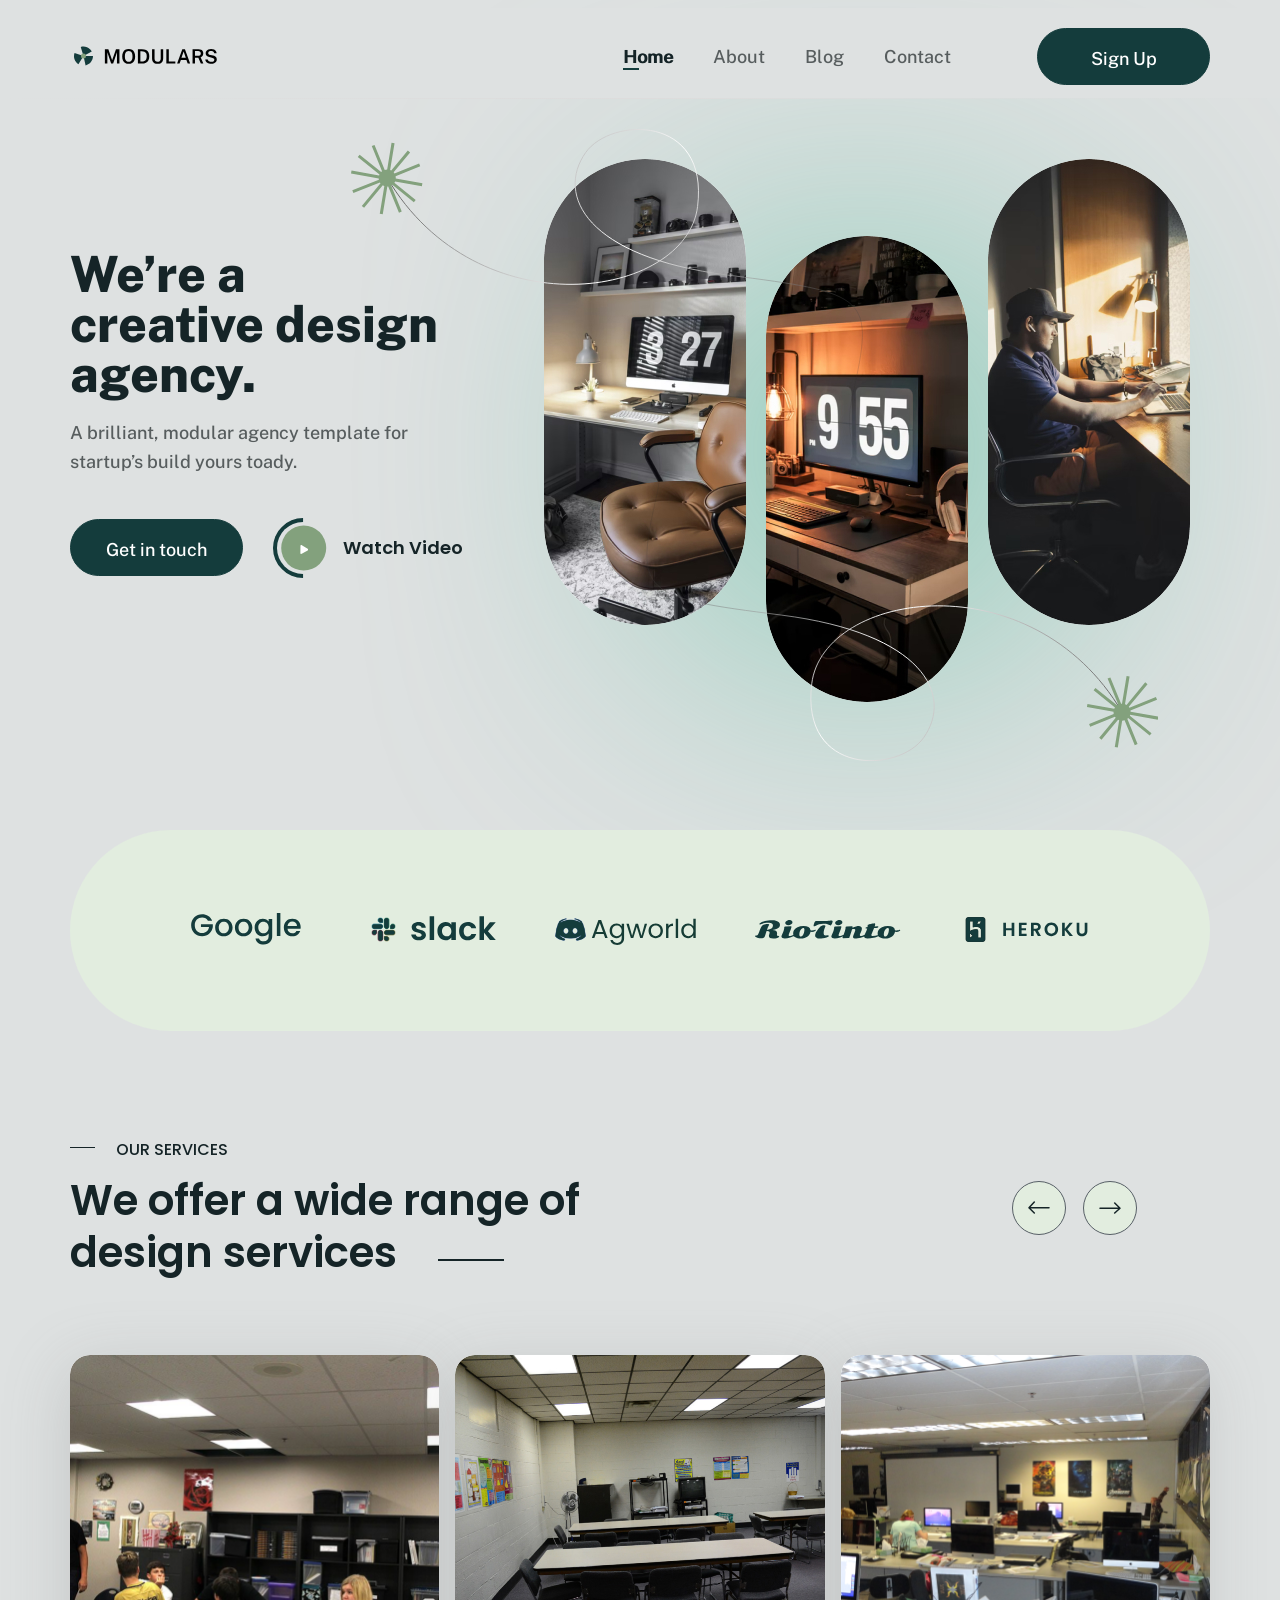
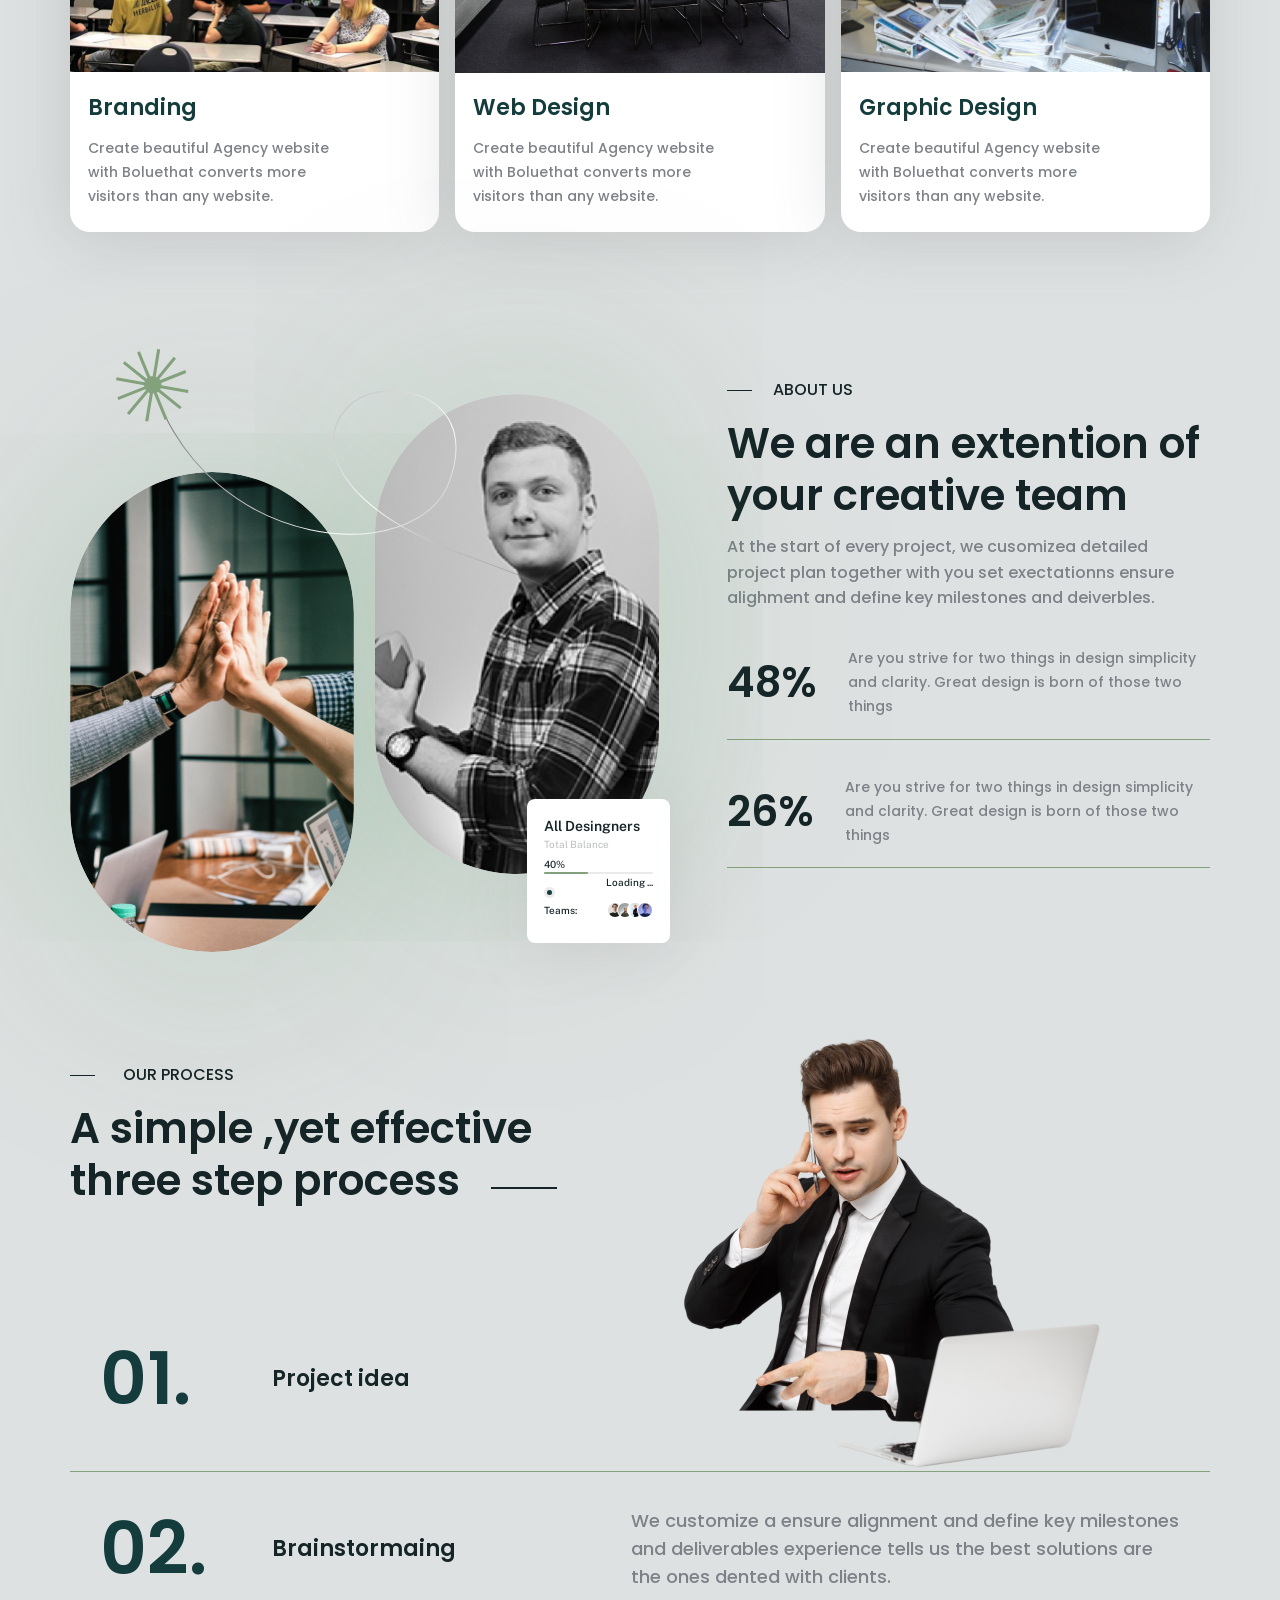
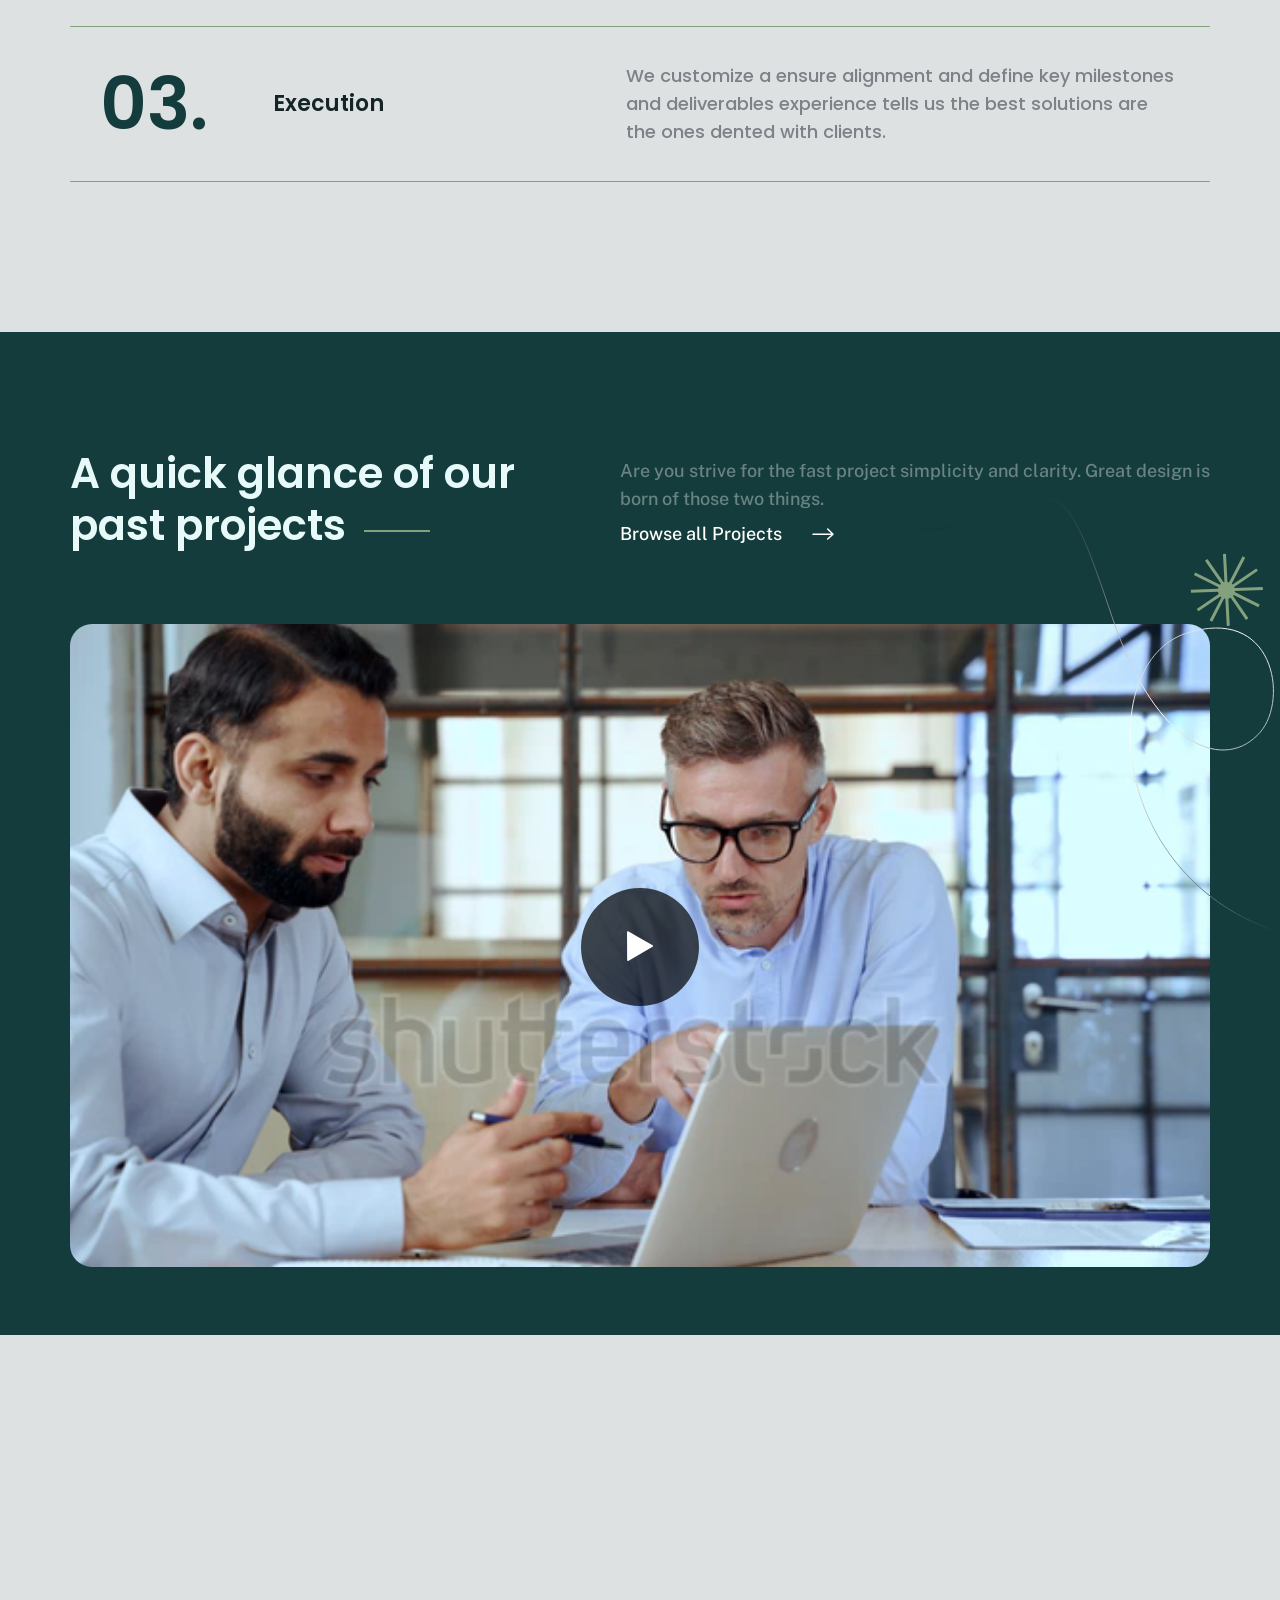
==== commit ce51fae9: "Create Projects Section" ====
--- a/index.html
+++ b/index.html
@@ -491,7 +491,7 @@
                 <div class="display-area">
                     <div class="process-body">
                         <p class="process-title section-title">OUR PROCESS</p>
-                        <h2 class="process-heading section-heading">
+                        <h2 class="process__heading section-heading">
                             A simple ,yet effective three step process
                         </h2>
                         <img
@@ -556,6 +556,101 @@
                     </div>
                 </div>
             </section>
+            <!-- Projects -->
+            <section class="project">
+                <div class="display-area">
+                    <div class="project-body">
+                        <div class="row project-row">
+                            <h2 class="project__heading section-heading">
+                                A quick glance of our past projects
+                            </h2>
+                            <div class="project-content">
+                                <p class="project__desc">
+                                    Are you strive for the fast project
+                                    simplicity and clarity. Great design is born
+                                    of those two things.
+                                </p>
+                                <a href="#!" class="project__link"
+                                    >Browse all Projects
+                                    <svg
+                                        class="project__arrow"
+                                        width="22"
+                                        height="12"
+                                        viewBox="0 0 22 12"
+                                        fill="none"
+                                        xmlns="http://www.w3.org/2000/svg"
+                                    >
+                                        <path
+                                            d="M1 6.29415H21M21 6.29415L15.7059 1.00003M21 6.29415L15.7059 11"
+                                            stroke="currentColor"
+                                            stroke-width="1.5"
+                                            stroke-linecap="round"
+                                            stroke-linejoin="round"
+                                        />
+                                    </svg>
+                                </a>
+                            </div>
+                        </div>
+                        <!-- Project Media -->
+                        <div class="project-media">
+                            <video
+                                id="videoDemo"
+                                class="project__video"
+                                controls
+                            >
+                                <source
+                                    src="./assets/video/project-demo-video.webm"
+                                    type="video/webm"
+                                />
+                                Your browser does not support HTML video.
+                            </video>
+                            <button
+                                id="playBtn"
+                                class="project__play-btn"
+                                onclick="playFunction()"
+                            >
+                                <img
+                                    class="project__play-icon"
+                                    src="./assets/icon/play-icon.svg"
+                                    alt="Play Video Icon"
+                                />
+                            </button>
+                            <script>
+                                // Get the video
+                                var video =
+                                    document.getElementById("videoDemo");
+                                //  Get Play Button
+                                var btn = document.getElementById("playBtn");
+                                // Play Function
+                                video.removeAttribute("controls");
+                                function playFunction() {
+                                    if (video.paused) {
+                                        video.play();
+                                        btn.style.display = "none";
+                                        video.setAttribute(
+                                            "controls",
+                                            "controls"
+                                        );
+                                    } else {
+                                        video.pause();
+                                    }
+                                }
+                            </script>
+                        </div>
+                        <!-- Project Decor -->
+                        <img
+                            src="./assets/img/video-deco-01.svg"
+                            alt=""
+                            class="project__decor"
+                        />
+                        <img
+                            src="./assets/img/video-deco-02.svg"
+                            alt=""
+                            class="project__decor"
+                        />
+                    </div>
+                </div>
+            </section>
         </main>
     </body>
 </html>
--- a/assets/css/styles.css
+++ b/assets/css/styles.css
@@ -780,14 +780,14 @@
     background-color: #152427;
 }
 
-.process-heading {
+.process__heading {
     margin-top: 20px;
     flex: 0 0 42%;
     max-width: 42%;
     position: relative;
 }
 
-.process-heading::after {
+.process__heading::after {
     /* Positioning */
     right: -8px;
     bottom: 18px;
@@ -896,3 +896,135 @@
     /* Box Model */
     margin-left: 242px;
 }
+
+/* Projects */
+.project {
+    /* Box Model */
+    padding-bottom: 65px;
+    margin-top: 150px;
+    /* Color */
+    background-color: var(--primary-color);
+}
+
+.project-body {
+    /* Positioning */
+    position: relative;
+}
+
+.project-row {
+    /* Display & Box Model */
+    justify-content: space-between;
+    padding-top: 116px;
+}
+
+.project__heading {
+    /* Positioning */
+    position: relative;
+    /* Box Model */
+    width: 457px;
+    /* Color */
+    color: #e7f9f9;
+}
+
+.project__heading::before {
+    /* Positioning */
+    position: absolute;
+    bottom: 20px;
+    right: 97px;
+    /* Display & Box Model */
+    display: inline-block;
+    content: "";
+    width: 66px;
+    height: 2px;
+    /* Color */
+    background-color: #83a17d;
+}
+
+.project-content {
+    /* Box Model */
+    width: 590px;
+    /* Text */
+    font-family: "Public Sans", sans-serif;
+}
+
+.project__desc {
+    /* Color */
+    color: #6a8383;
+    /* Text */
+    font-weight: 500;
+    font-size: 1.8rem;
+    line-height: 1.56;
+}
+
+.project__link {
+    /* Box Model */
+    display: block;
+    margin-top: 12px;
+    /* Color */
+    color: #fff;
+    /* Text */
+    font-weight: 500;
+    font-size: 1.8rem;
+    /* Other */
+    transition: 0.3s;
+}
+
+.project__link:hover {
+    /* Color */
+    color: #80a07b;
+}
+
+.project__arrow {
+    /* Box Model */
+    margin-left: 26px;
+}
+
+/* Project Media */
+.project-media {
+    /* Positioning */
+    position: relative;
+    /* Box Model */
+    margin-top: 72px;
+}
+
+.project__video {
+    /* Box Model */
+    width: 100%;
+    border-radius: 22px;
+}
+
+.project__play-btn {
+    /* Positioning */
+    position: absolute;
+    top: 0;
+    bottom: 0;
+    left: 0;
+    right: 0;
+    /* Box Model */
+    width: 118px;
+    height: 118px;
+    border: none;
+    border-radius: 50%;
+    margin: auto;
+    /* Color */
+    background-color: rgba(0, 0, 0, 0.7);
+    /* Other */
+    cursor: pointer;
+    transition: 0.3s;
+}
+
+.project__play-btn:hover {
+    background-color: #80a07b;
+}
+
+/* Project Decor */
+.project__decor {
+    /* Positioning */
+    position: absolute;
+    top: 128px;
+    right: -65px;
+}
+.project__decor:last-child {
+    top: 220px;
+    right: -55px;
+}
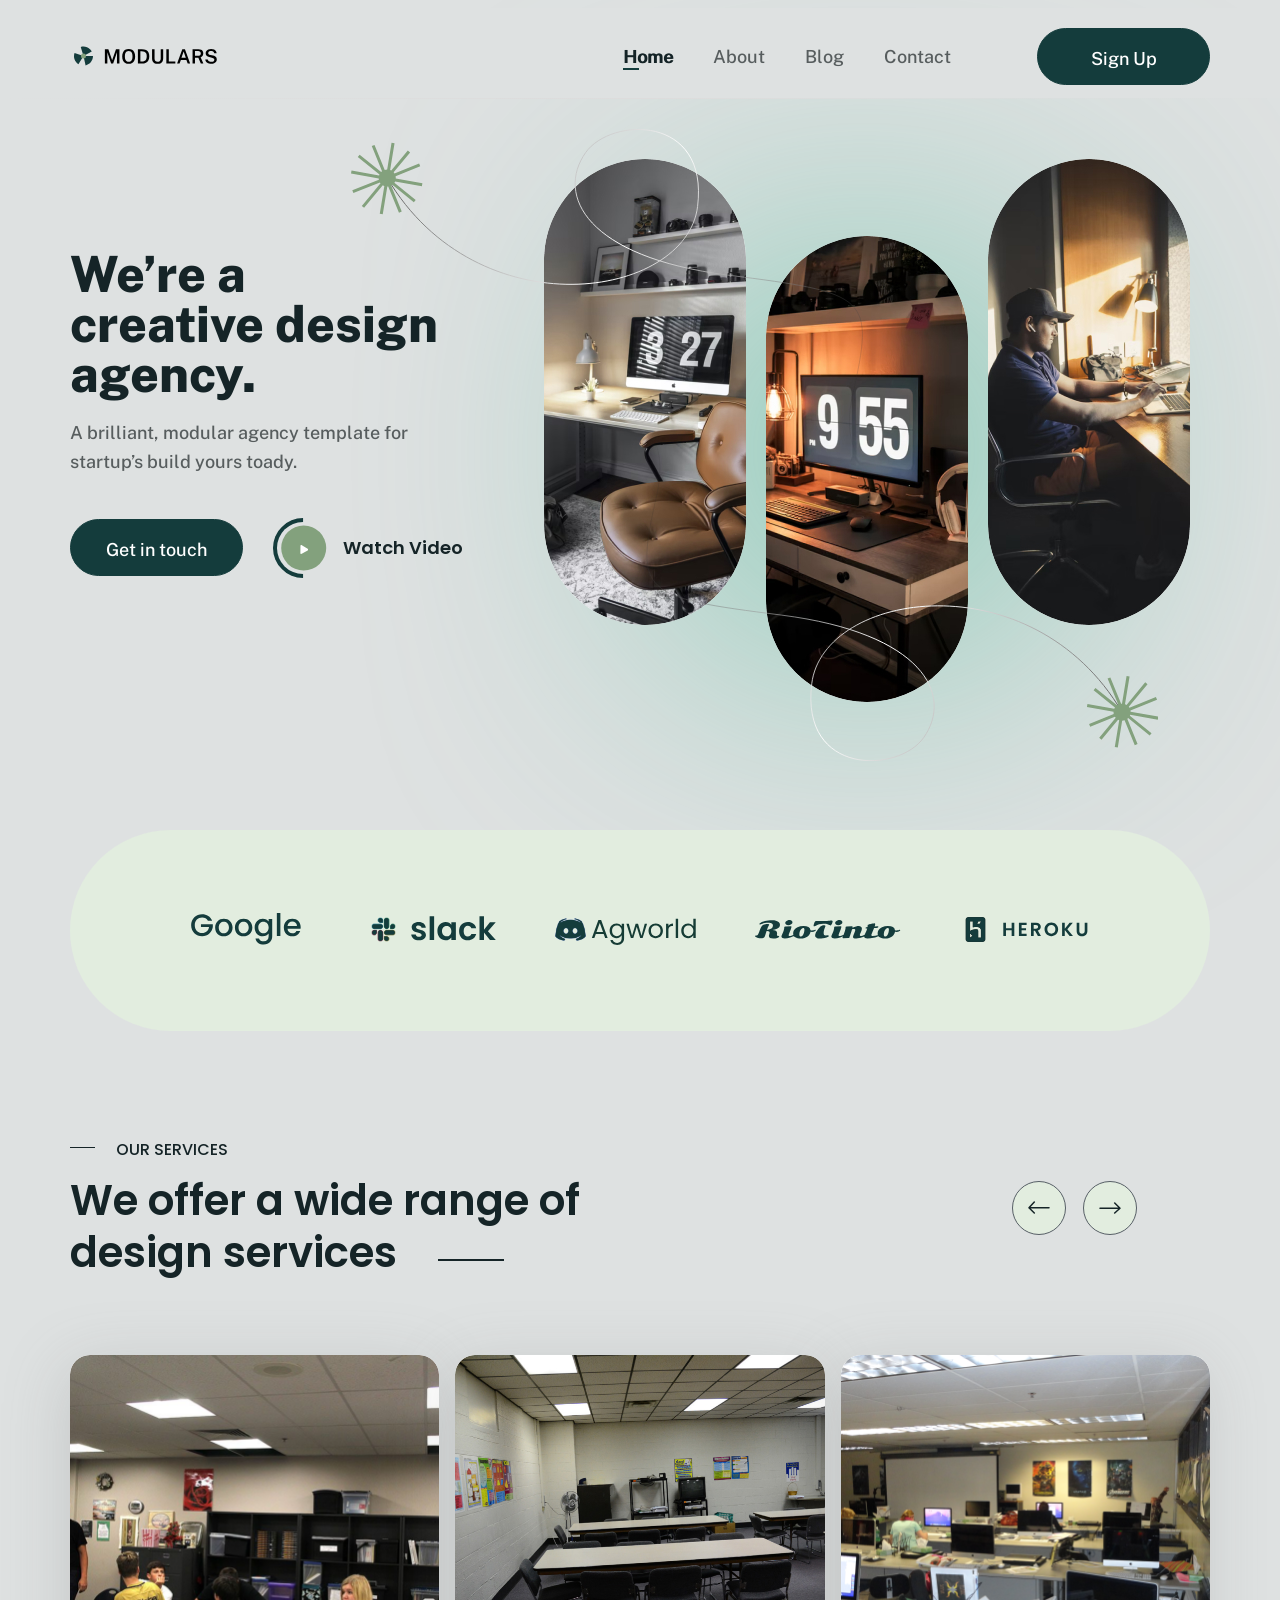
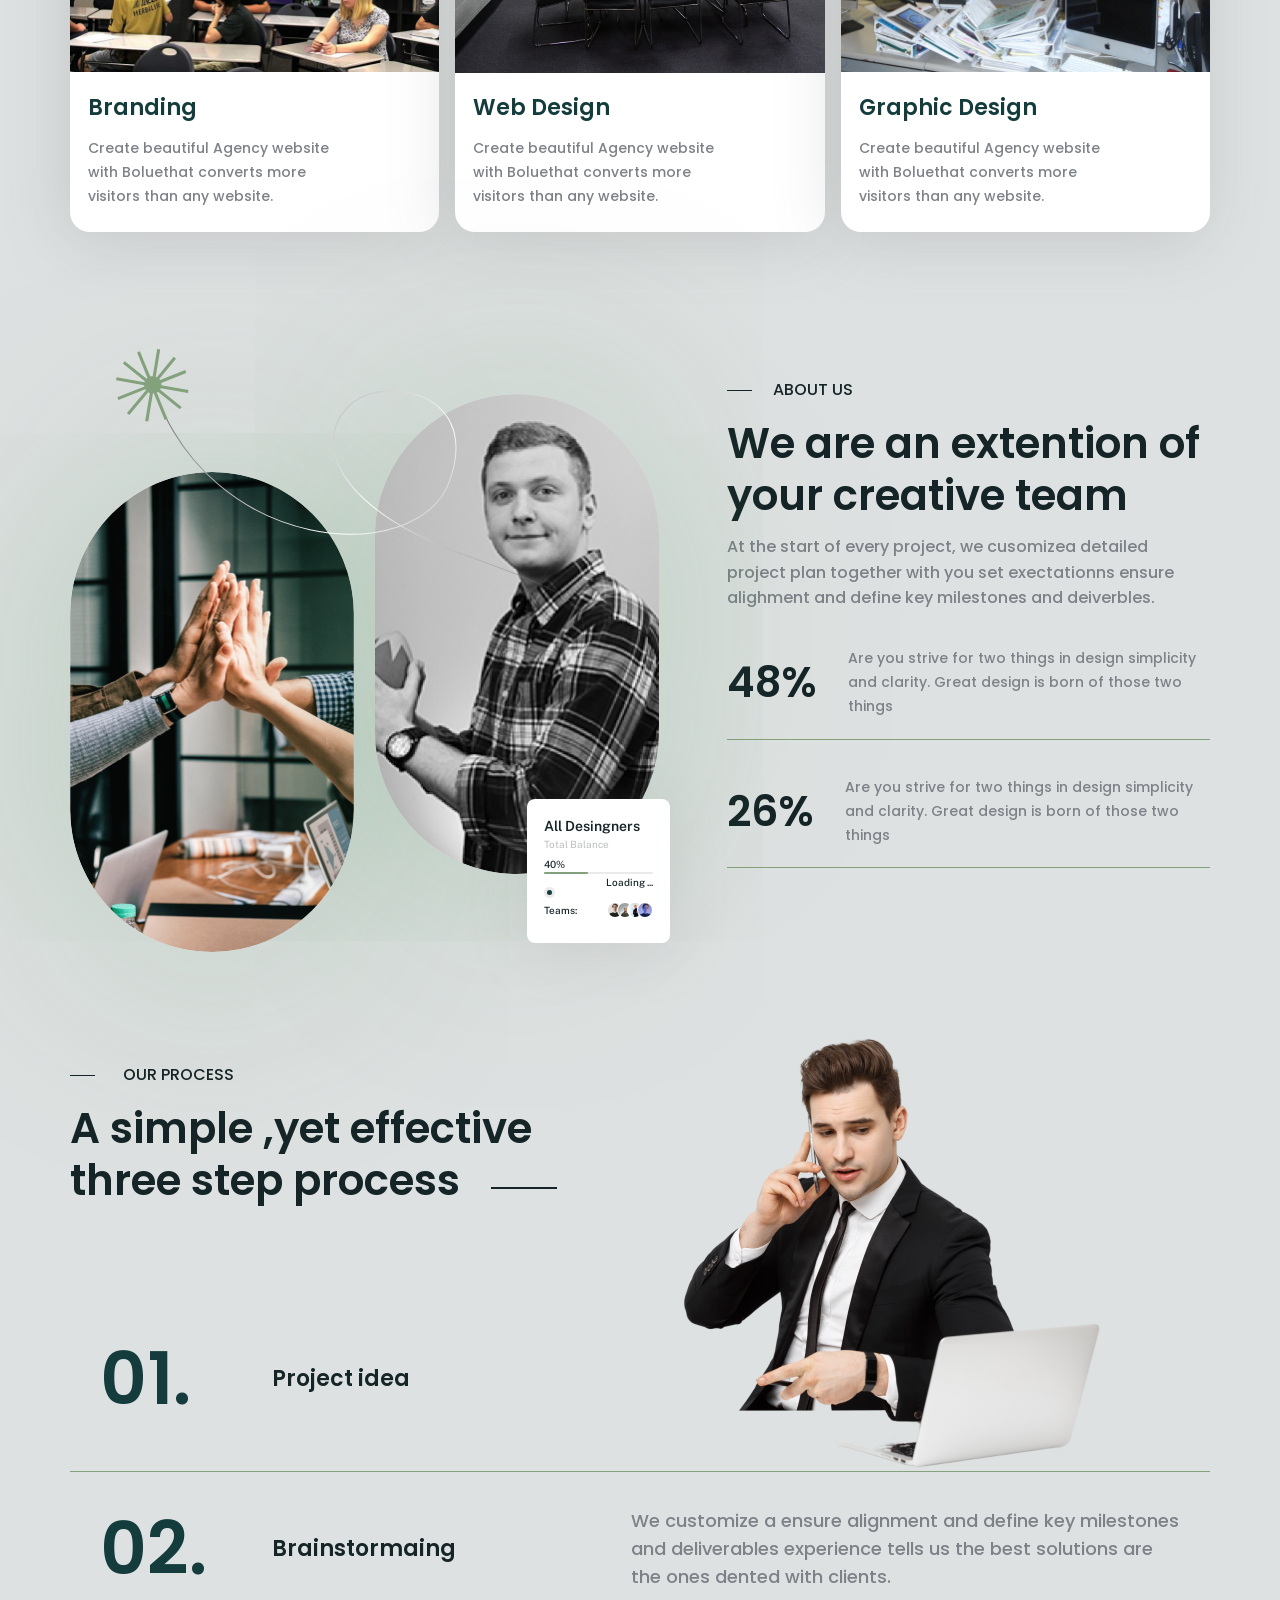
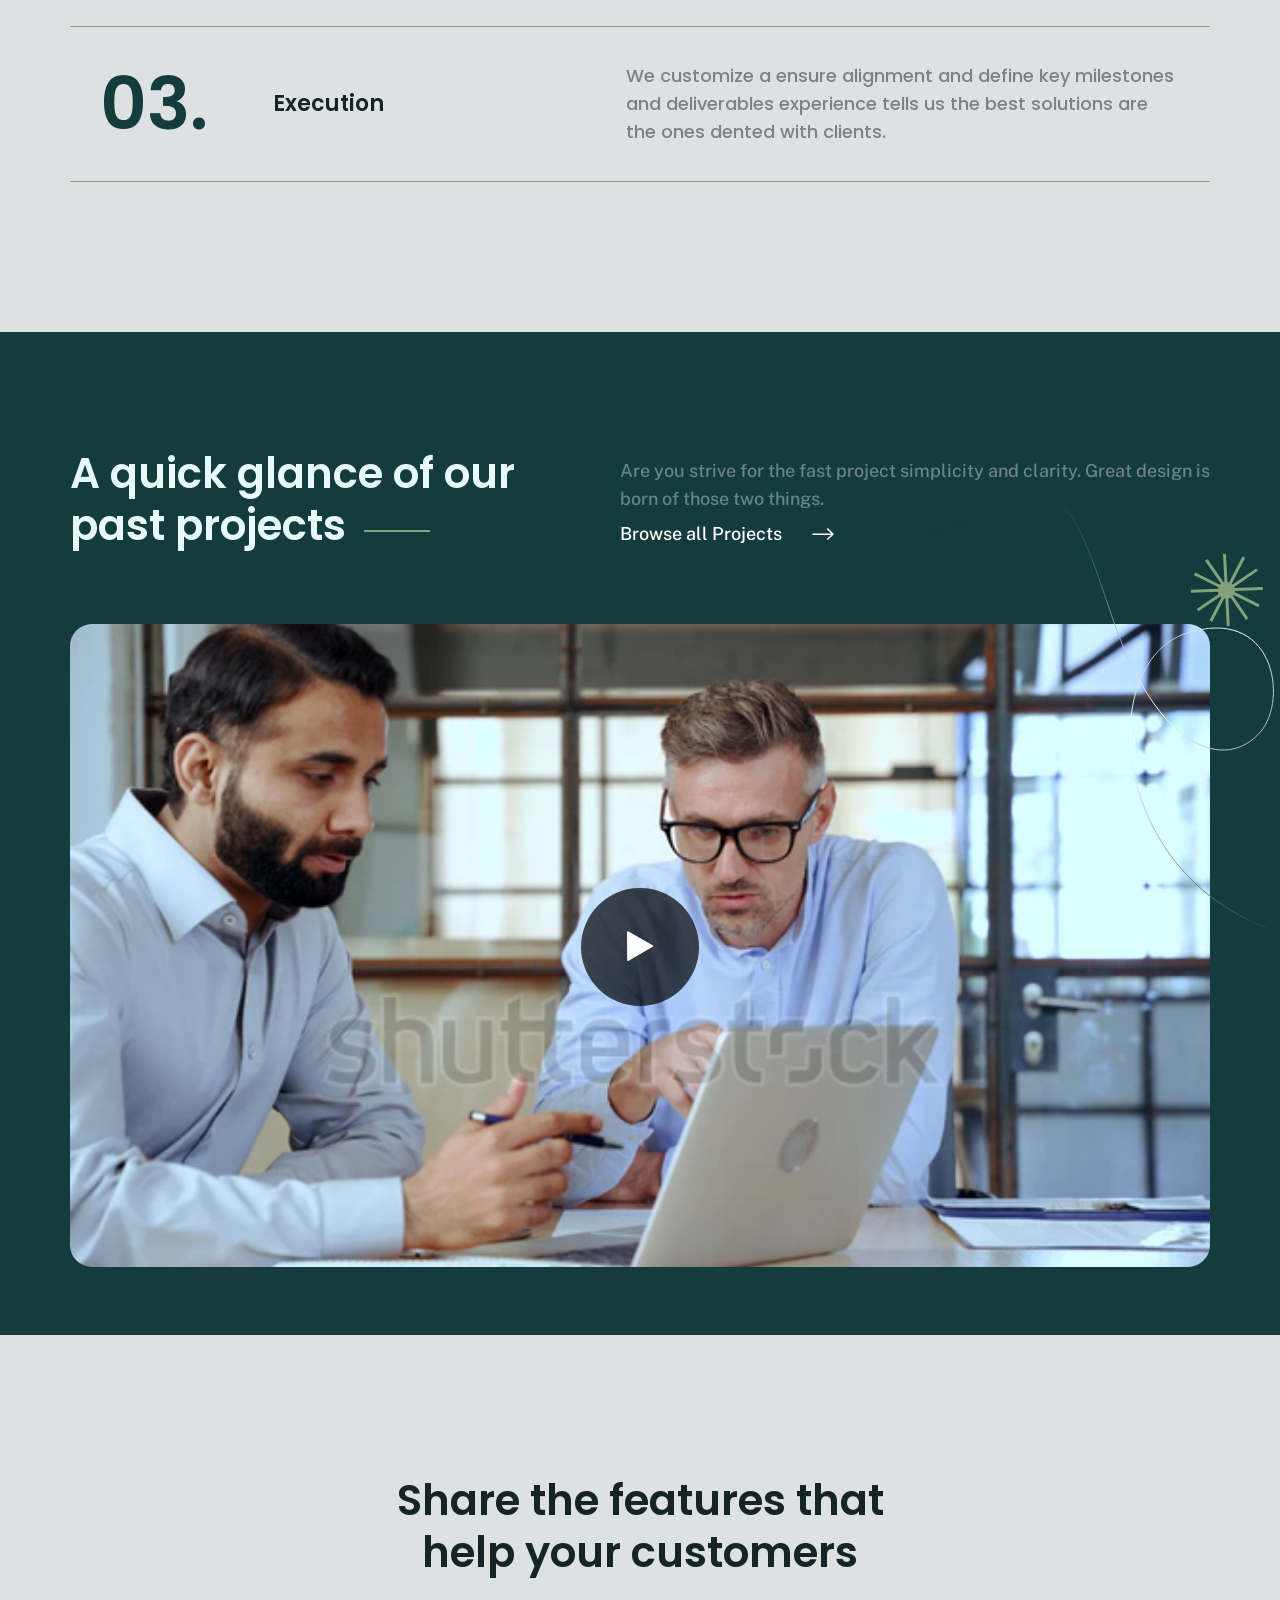
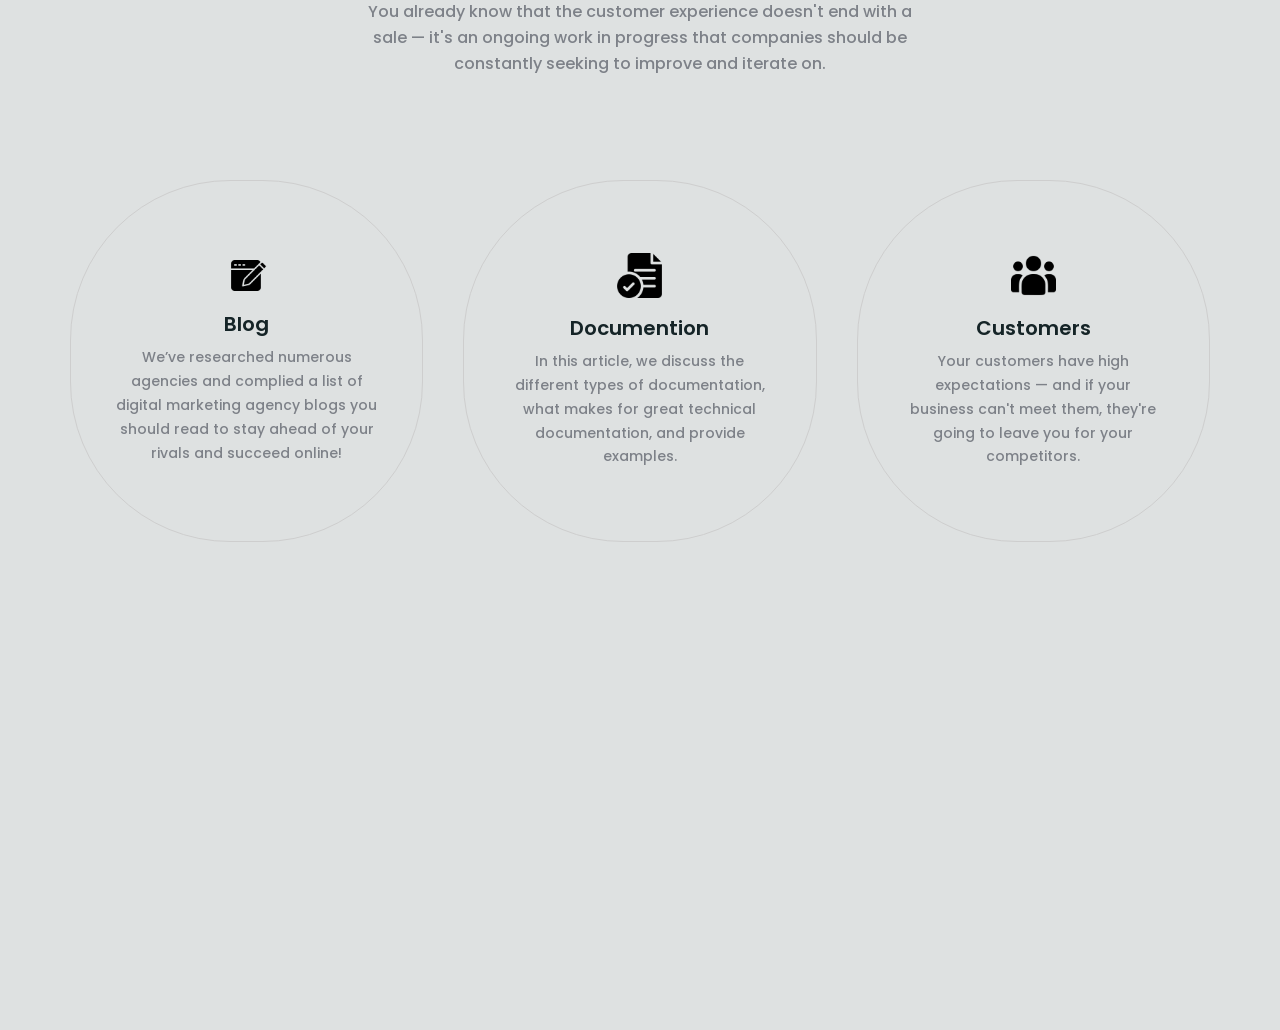
==== commit 077df1cc: "Create Features Section" ====
--- a/index.html
+++ b/index.html
@@ -651,6 +651,62 @@
                     </div>
                 </div>
             </section>
+            <!-- Features -->
+            <section class="feature">
+                <div class="display-area">
+                    <h2 class="feature__heading section-heading">
+                        Share the features that help your customers
+                    </h2>
+                    <p class="feature__desc">
+                        You already know that the customer experience doesn't
+                        end with a sale — it's an ongoing work in progress that
+                        companies should be constantly seeking to improve and
+                        iterate on.
+                    </p>
+                    <ul class="feature-list">
+                        <li class="feature-list__item">
+                            <img
+                                src="./assets/icon/blog-icon.svg"
+                                alt="Share Blog Image"
+                                class="feature-list__icon"
+                            />
+                            <h3 class="feature-list__title">Blog</h3>
+                            <p class="feature-list__desc">
+                                We’ve researched numerous agencies and complied
+                                a list of digital marketing agency blogs you
+                                should read to stay ahead of your rivals and
+                                succeed online!
+                            </p>
+                        </li>
+                        <li class="feature-list__item">
+                            <img
+                                src="./assets/icon/documention-icon.svg"
+                                alt="Share Document Image"
+                                class="feature-list__icon"
+                            />
+                            <h3 class="feature-list__title">Documention</h3>
+                            <p class="feature-list__desc">
+                                In this article, we discuss the different types
+                                of documentation, what makes for great technical
+                                documentation, and provide examples.
+                            </p>
+                        </li>
+                        <li class="feature-list__item">
+                            <img
+                                src="./assets/icon/customer-icon.svg"
+                                alt="Share Customer Image"
+                                class="feature-list__icon"
+                            />
+                            <h3 class="feature-list__title">Customers</h3>
+                            <p class="feature-list__desc">
+                                Your customers have high expectations — and if
+                                your business can't meet them, they're going to
+                                leave you for your competitors.
+                            </p>
+                        </li>
+                    </ul>
+                </div>
+            </section>
         </main>
     </body>
 </html>
--- a/assets/css/styles.css
+++ b/assets/css/styles.css
@@ -1028,3 +1028,73 @@
     top: 220px;
     right: -55px;
 }
+
+/* Features */
+.feature {
+    margin-top: 140px;
+    text-align: center;
+}
+
+.feature__heading {
+    width: 520px;
+    margin: auto;
+}
+
+.feature__desc {
+    /* Box Model */
+    width: 547px;
+    margin: 20px auto 0;
+    /* Color */
+    color: #7d8188;
+    /* Text */
+    font-size: 1.6rem;
+    font-weight: 500;
+    line-height: 1.625;
+}
+
+.feature-list {
+    display: flex;
+    justify-content: space-between;
+    margin-top: 103px;
+}
+
+.feature-list__item {
+    flex: 0 0 31%;
+    max-width: 31%;
+    height: 362px;
+    border-radius: 160px;
+    display: flex;
+    flex-direction: column;
+    justify-content: center;
+    align-items: center;
+    border: 1.5px solid #cecece;
+    /* Other */
+    transition: 0.3s;
+}
+
+.feature-list__item:hover {
+    /* Color */
+    background: #fff;
+    border-color: transparent;
+    box-shadow: 0px 36px 100px rgba(111, 120, 111, 0.2);
+    /* Other */
+    transform: translateY(-55px);
+}
+
+.feature-list__title {
+    margin-top: 20px;
+    color: #152427;
+    font-size: 2rem;
+    font-weight: 600;
+    line-height: 1;
+}
+
+.feature-list__desc {
+    margin-top: 12px;
+    width: 75%;
+    color: #7d8188;
+    text-align: center;
+    font-size: 1.4rem;
+    font-weight: 500;
+    line-height: 1.71;
+}
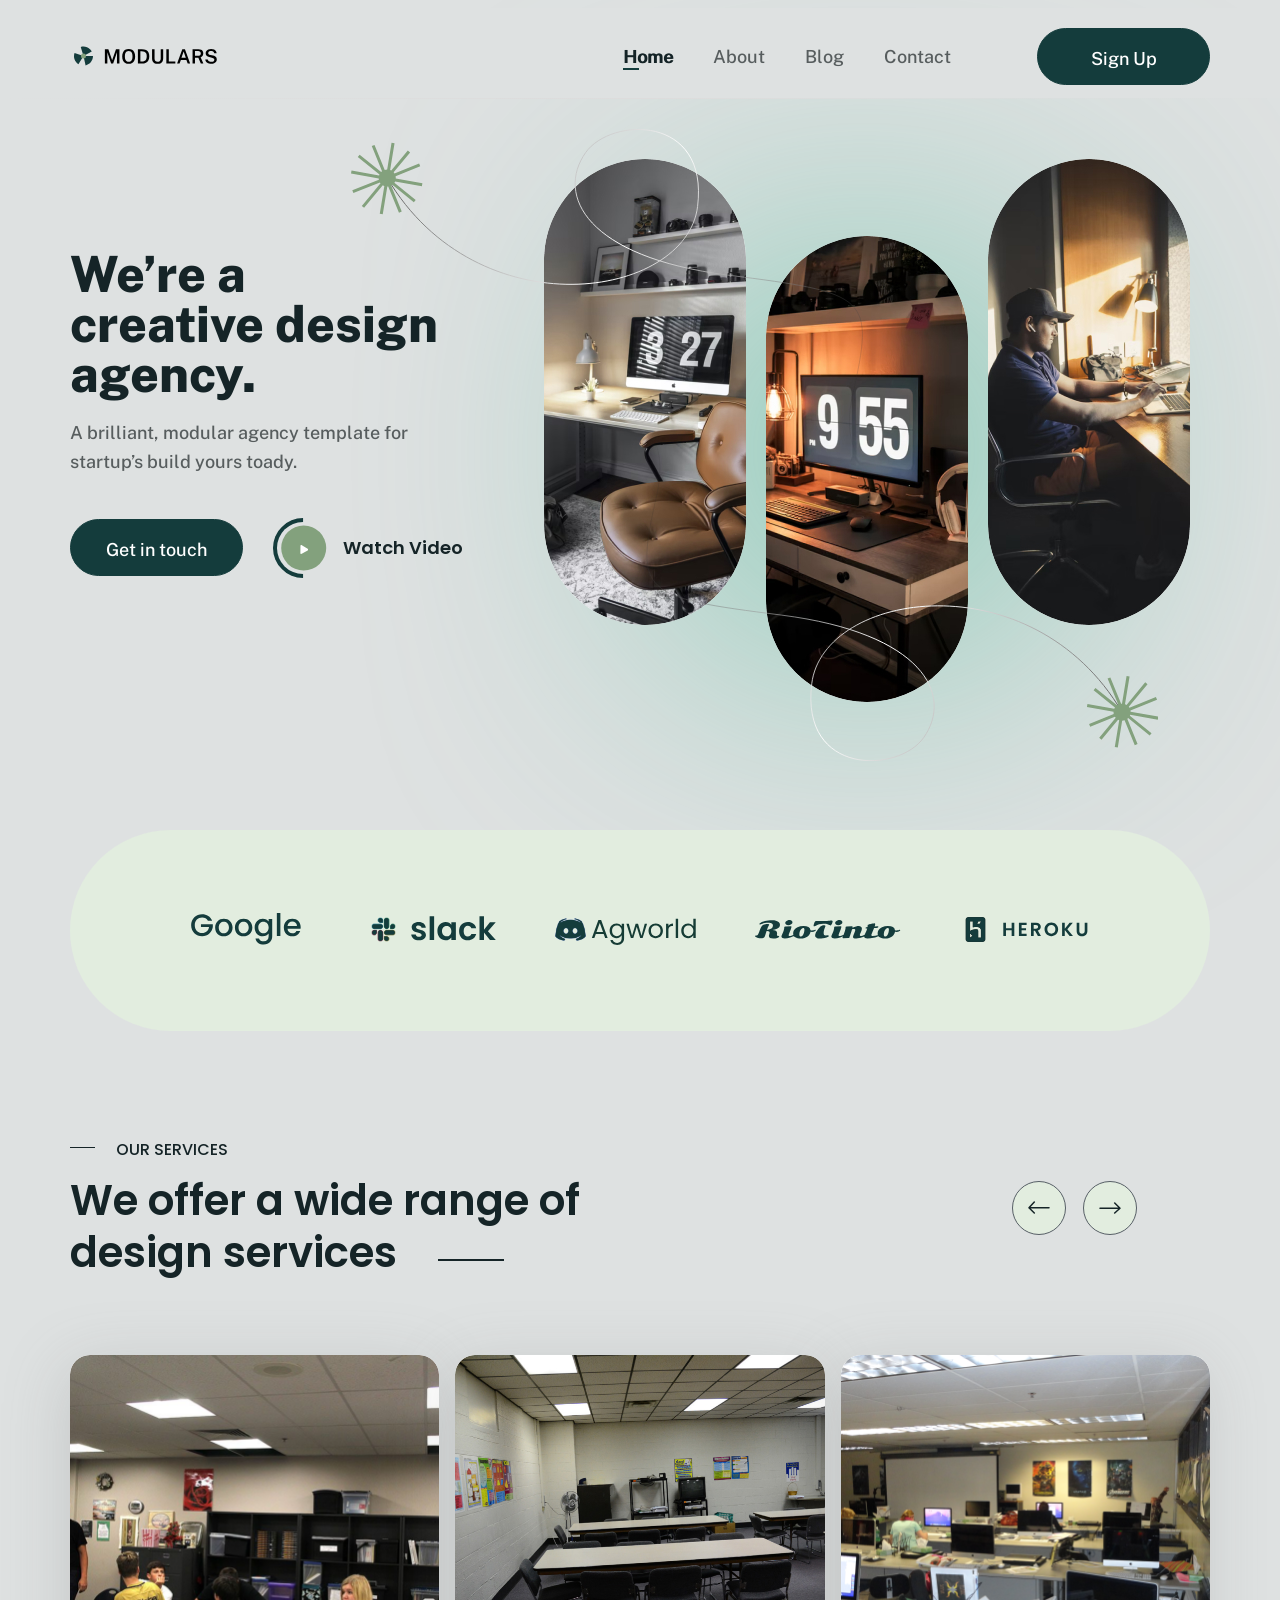
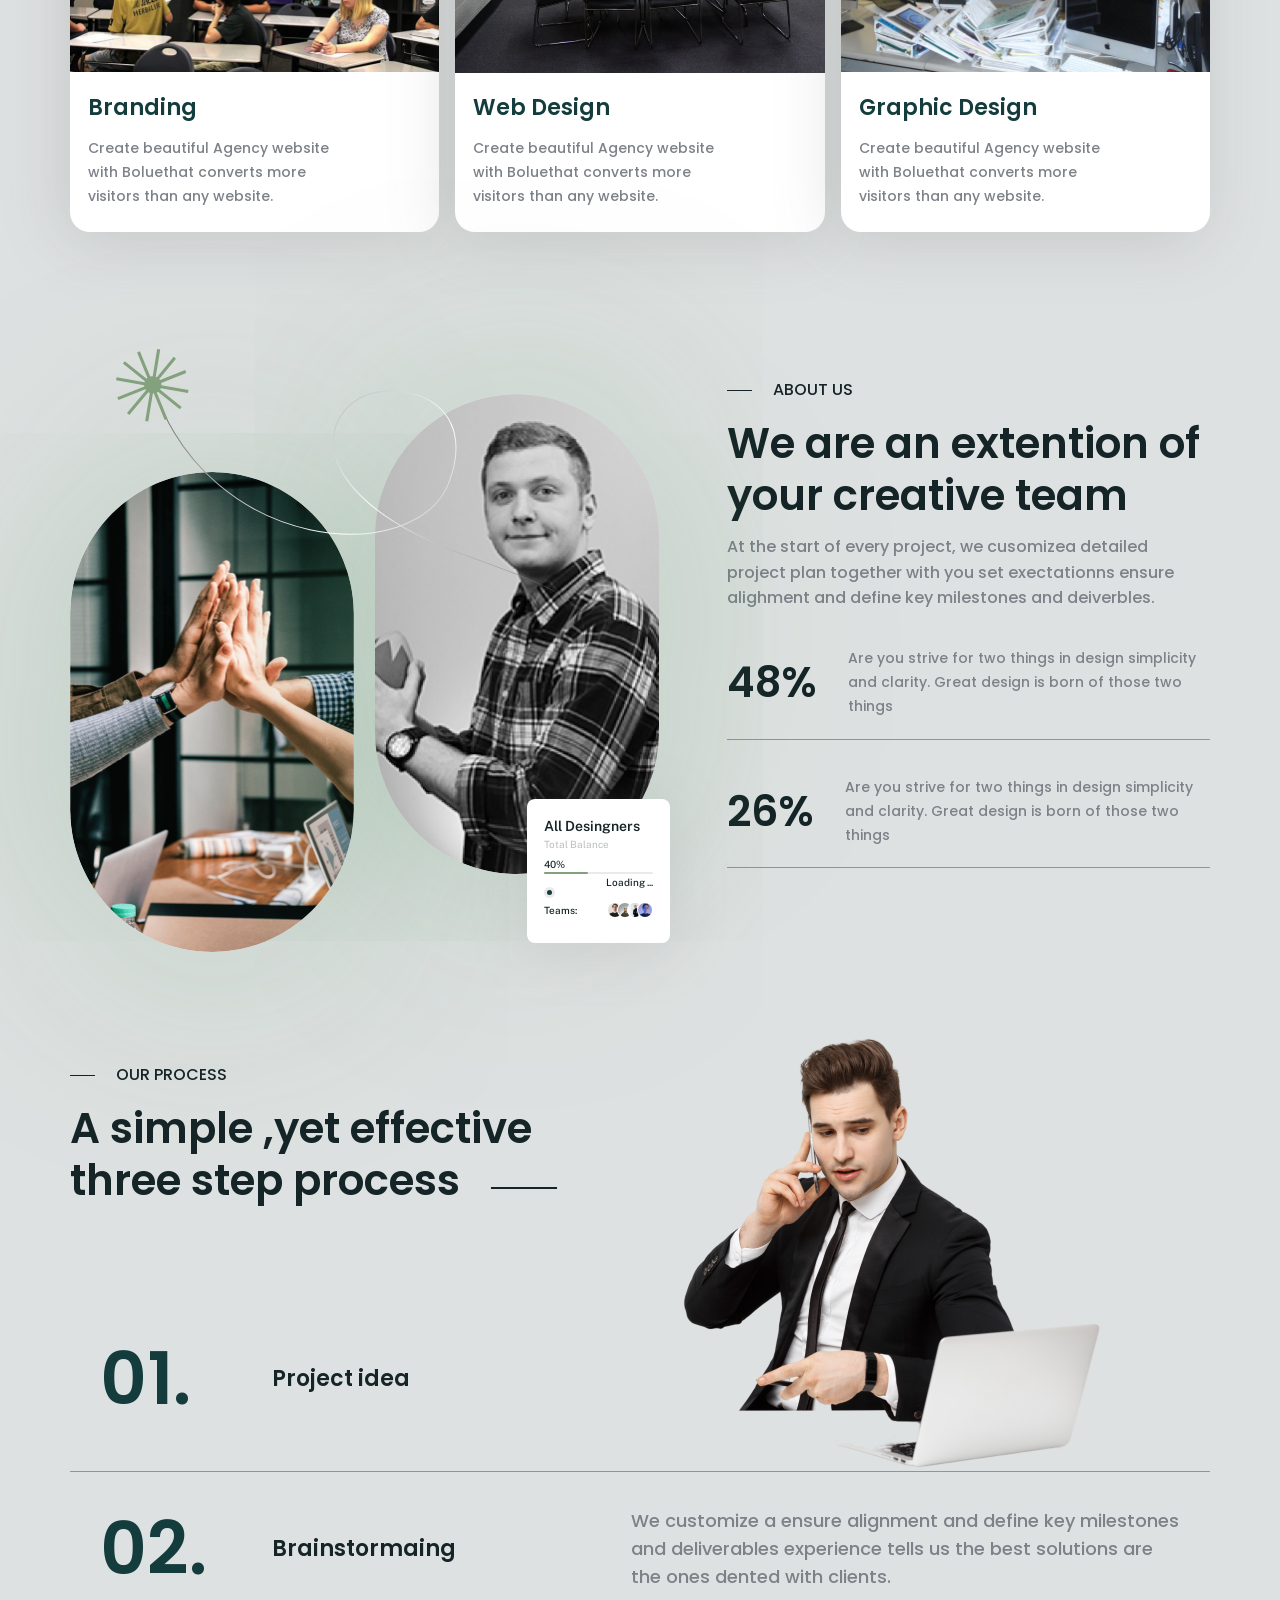
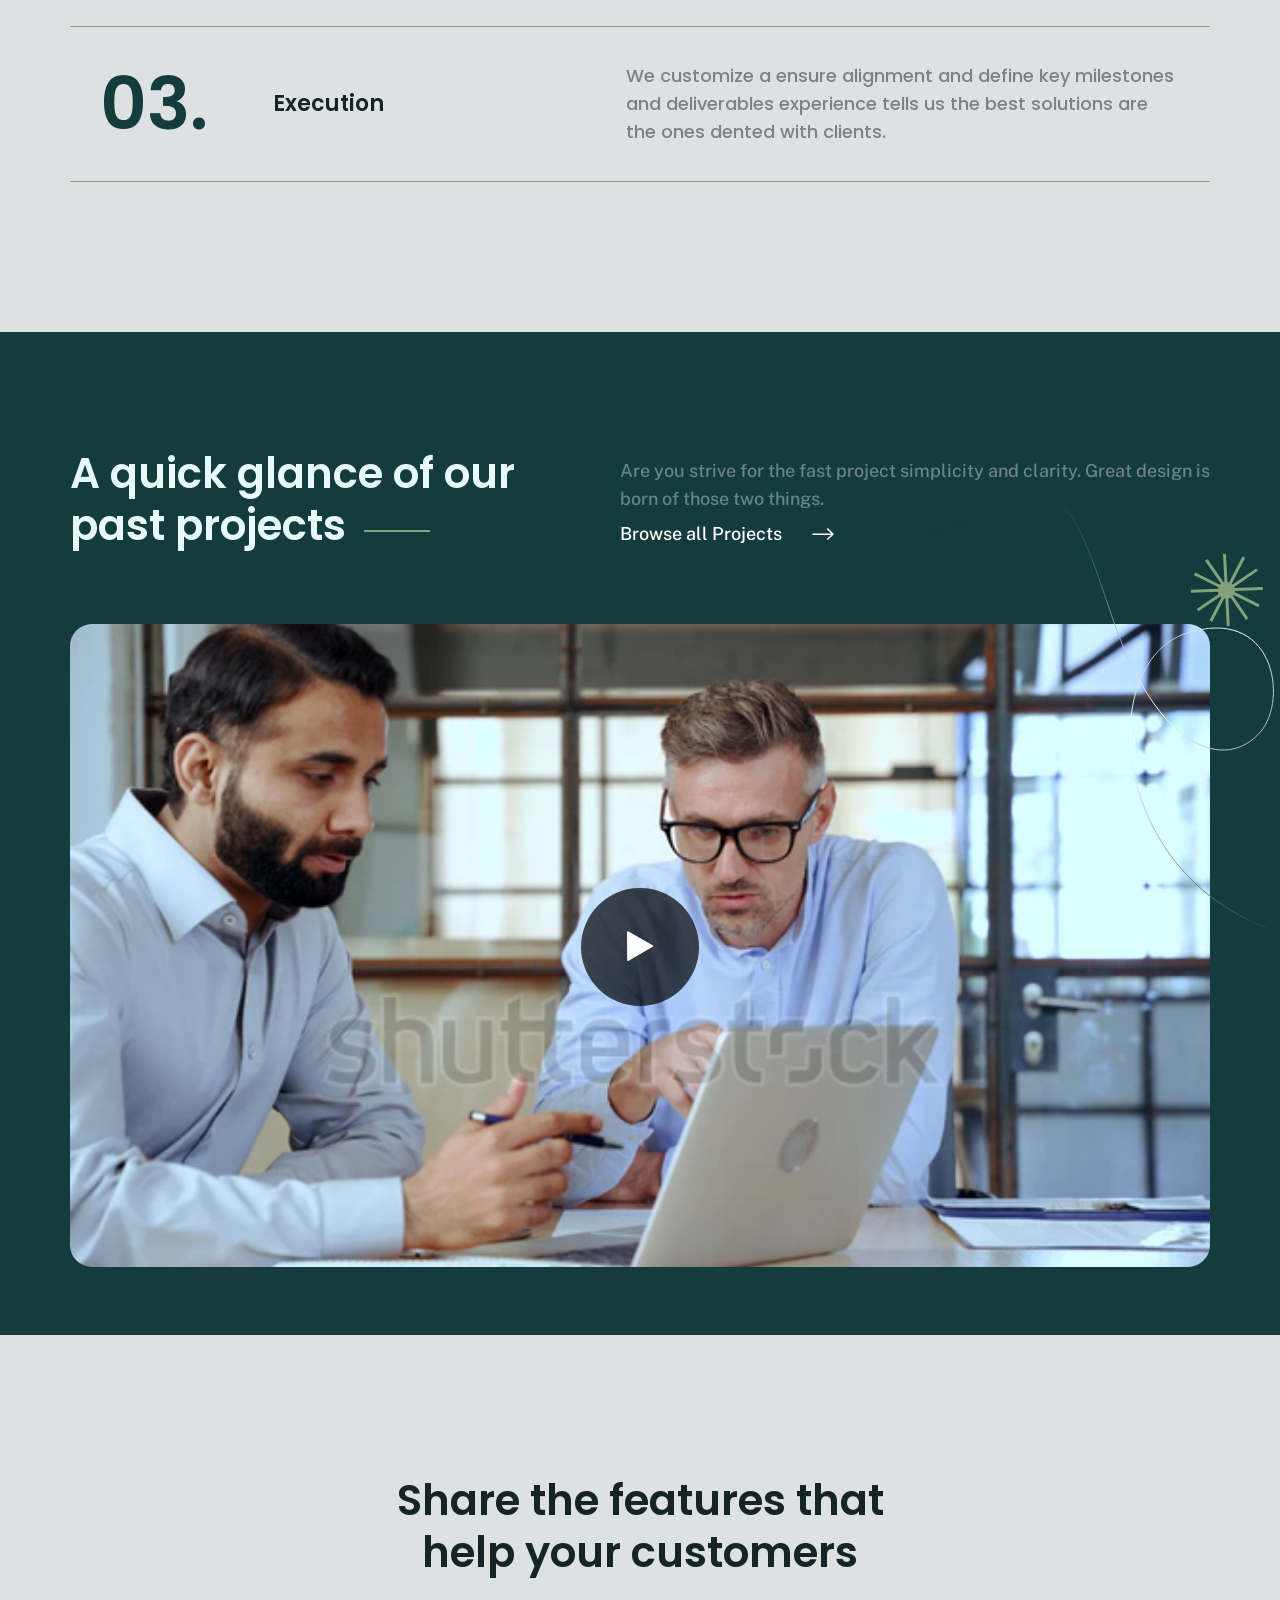
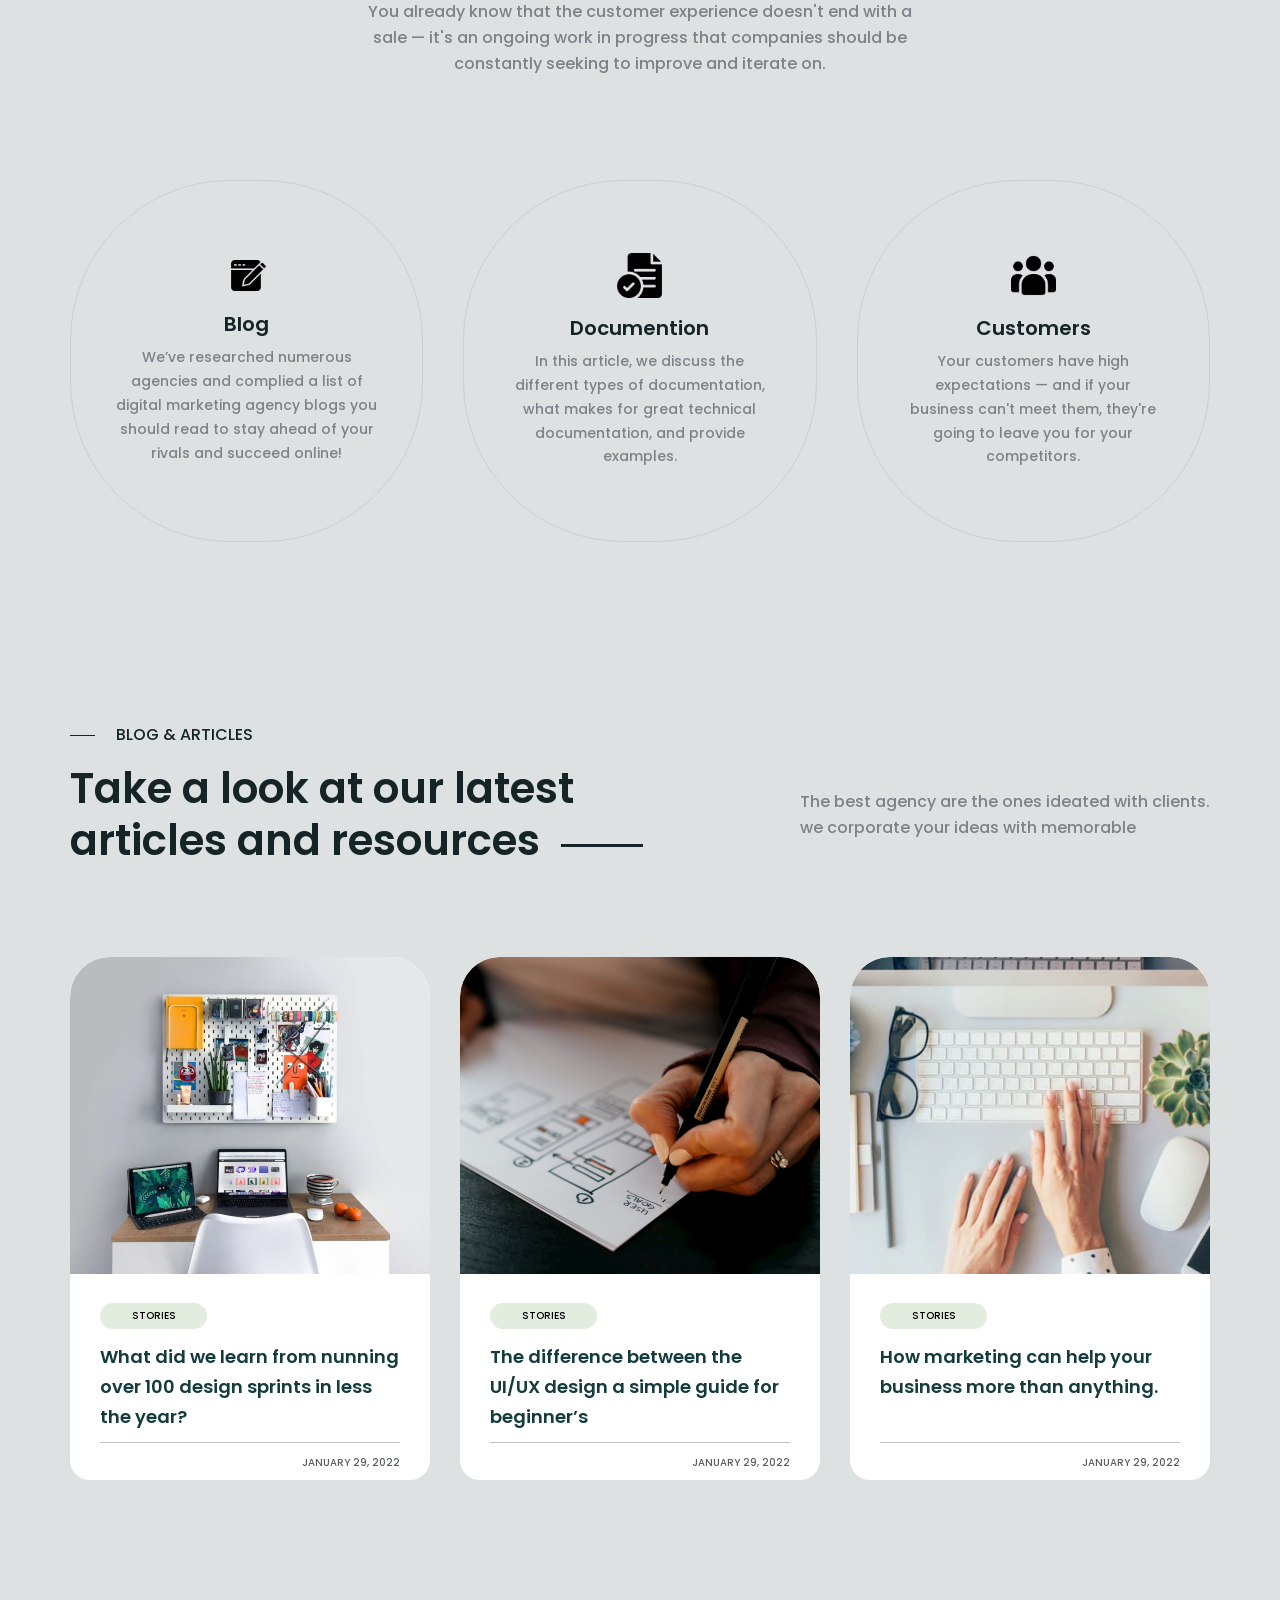
==== commit a60035f2: "Create Blog Section" ====
--- a/index.html
+++ b/index.html
@@ -218,7 +218,7 @@
                 </div>
             </div>
         </section>
-        <main style="height: 5000px">
+        <main style="height: 6000px">
             <!-- Brands -->
             <div class="brand">
                 <div class="display-area">
@@ -707,6 +707,78 @@
                     </ul>
                 </div>
             </section>
+            <!-- Blog -->
+            <section class="blog">
+                <div class="display-area">
+                    <p class="blog__title section-title">BLOG & ARTICLES</p>
+                    <div class="row blog-row">
+                        <h2 class="blog__heading section-heading">
+                            Take a look at our latest articles and resources
+                        </h2>
+                        <p class="blog__desc">
+                            The best agency are the ones ideated with clients.
+                            we corporate your ideas with memorable
+                        </p>
+                    </div>
+                    <!-- Blog List -->
+                    <div class="blog-list">
+                        <article class="blog-list__item">
+                            <a href="#!" class="blog-list__images">
+                                <img
+                                    src="./assets/img/blog-img-01.png"
+                                    alt="Blog Image"
+                                    class="blog-list__img"
+                                />
+                            </a>
+                            <div class="blog-list__content">
+                                <button class="blog-list__btn">STORIES</button>
+                                <h3 class="blog-list__heading">
+                                    What did we learn from nunning over 100
+                                    design sprints in less the year?
+                                </h3>
+                                <div class="blog-list__line"></div>
+                                <p class="blog-list__date">JANUARY 29, 2022</p>
+                            </div>
+                        </article>
+                        <article class="blog-list__item">
+                            <a href="#!" class="blog-list__images">
+                                <img
+                                    src="./assets/img/blog-img-02.png"
+                                    alt="Blog Image"
+                                    class="blog-list__img"
+                                />
+                            </a>
+                            <div class="blog-list__content">
+                                <button class="blog-list__btn">STORIES</button>
+                                <h3 class="blog-list__heading">
+                                    The difference between the UI/UX design a
+                                    simple guide for beginner’s
+                                </h3>
+                                <div class="blog-list__line"></div>
+                                <p class="blog-list__date">JANUARY 29, 2022</p>
+                            </div>
+                        </article>
+                        <article class="blog-list__item">
+                            <a href="#!" class="blog-list__images">
+                                <img
+                                    src="./assets/img/blog-img-03.png"
+                                    alt="Blog Image"
+                                    class="blog-list__img"
+                                />
+                            </a>
+                            <div class="blog-list__content">
+                                <button class="blog-list__btn">STORIES</button>
+                                <h3 class="blog-list__heading">
+                                    How marketing can help your business more
+                                    than anything.
+                                </h3>
+                                <div class="blog-list__line"></div>
+                                <p class="blog-list__date">JANUARY 29, 2022</p>
+                            </div>
+                        </article>
+                    </div>
+                </div>
+            </section>
         </main>
     </body>
 </html>
--- a/assets/css/styles.css
+++ b/assets/css/styles.css
@@ -763,14 +763,14 @@
 
 .process-title {
     position: relative;
-    margin-left: 53px;
+    margin-left: 46px;
 }
 
 .process-title::before {
     /* Positioning */
     position: absolute;
     top: 8px;
-    left: -53px;
+    left: -46px;
     /* Display & Box Model */
     display: inline-block;
     content: "";
@@ -1098,3 +1098,170 @@
     font-weight: 500;
     line-height: 1.71;
 }
+
+/* Blog */
+.blog {
+    margin-top: 185px;
+}
+
+.blog__title {
+    /* Positioning */
+    position: relative;
+    /* Box Model */
+    margin-left: 46px;
+}
+
+.blog__title::before {
+    position: absolute;
+    top: 8px;
+    left: -46px;
+    /* Display & Box Model */
+    display: inline-block;
+    content: "";
+    width: 25px;
+    height: 1px;
+    /* Color */
+    background-color: #152427;
+}
+
+.blog-row {
+    margin-top: 20px;
+    justify-content: space-between;
+}
+
+.blog__heading {
+    /* Positioning */
+    position: relative;
+    /* Box Model */
+    max-width: 520px;
+}
+
+.blog__heading::after {
+    position: absolute;
+    bottom: 20px;
+    right: -53px;
+    /* Display & Box Model */
+    display: inline-block;
+    content: "";
+    width: 82px;
+    height: 3px;
+    /* Color */
+    background-color: #152427;
+}
+
+.blog__desc {
+    /* Box Model */
+    width: 410px;
+    /* Color */
+    color: #7d8188;
+    /* Text */
+    font-size: 1.6rem;
+    font-weight: 500;
+    line-height: 1.625;
+}
+
+.blog-list {
+    display: grid;
+    column-gap: 30px;
+    grid-template-columns: repeat(3, 1fr);
+    margin-top: 90px;
+}
+
+.blog-list__item {
+    flex: 0 0 360px;
+    max-width: 360px;
+    border-radius: 40px 40px 20px 20px;
+    /* Color */
+    background-color: #fff;
+    /* Other */
+    transition: 0.3s;
+}
+
+.blog-list__item:hover {
+    /* Color */
+    box-shadow: 0px 12px 74px rgba(91, 91, 91, 0.25);
+}
+
+.blog-list__images {
+    display: inline-block;
+    width: 100%;
+    height: 317px;
+    border-radius: 40px 40px 0 0;
+    /* Other */
+    overflow: hidden;
+}
+
+.blog-list__img {
+    /* Box Model */
+    width: 100%;
+    height: 100%;
+    /* Other */
+    object-fit: cover;
+    transition: 0.3s;
+}
+
+.blog-list__img:hover {
+    /* Other */
+    transform: scale(1.2);
+}
+
+.blog-list__content {
+    /* Box Model */
+    padding: 26px 30px 12px;
+}
+
+.blog-list__btn {
+    font-family: Poppins;
+    /* Box Model */
+    width: 107px;
+    height: 26px;
+    border: none;
+    border-radius: 20px;
+    /* Color */
+    background-color: #e2eddf;
+    color: #000;
+    /* Text */
+    font-weight: 500;
+    font-size: 1rem;
+    /* Other */
+    cursor: pointer;
+    transition: 0.3s;
+}
+
+.blog-list__btn:hover {
+    /* Color */
+    color: #fff;
+    background-color: var(--primary-color);
+}
+
+.blog-list__heading {
+    /* Box Model */
+    margin-top: 13px;
+    /* Color */
+    color: var(--primary-color);
+    /* Text */
+    font-weight: 600;
+    font-size: 1.8rem;
+    line-height: 1.67;
+}
+
+.blog-list__line {
+    margin-top: 10px;
+    height: 1px;
+    background-color: #c4c4c4;
+}
+
+.blog-list__item:nth-child(3) .blog-list__line {
+    margin-top: 40px;
+}
+
+.blog-list__date {
+    /* Box Model */
+    margin-top: 15px;
+    /* Color */
+    color: #575d5e;
+    /* Text */
+    font-weight: 500;
+    font-size: 1rem;
+    text-align: right;
+}
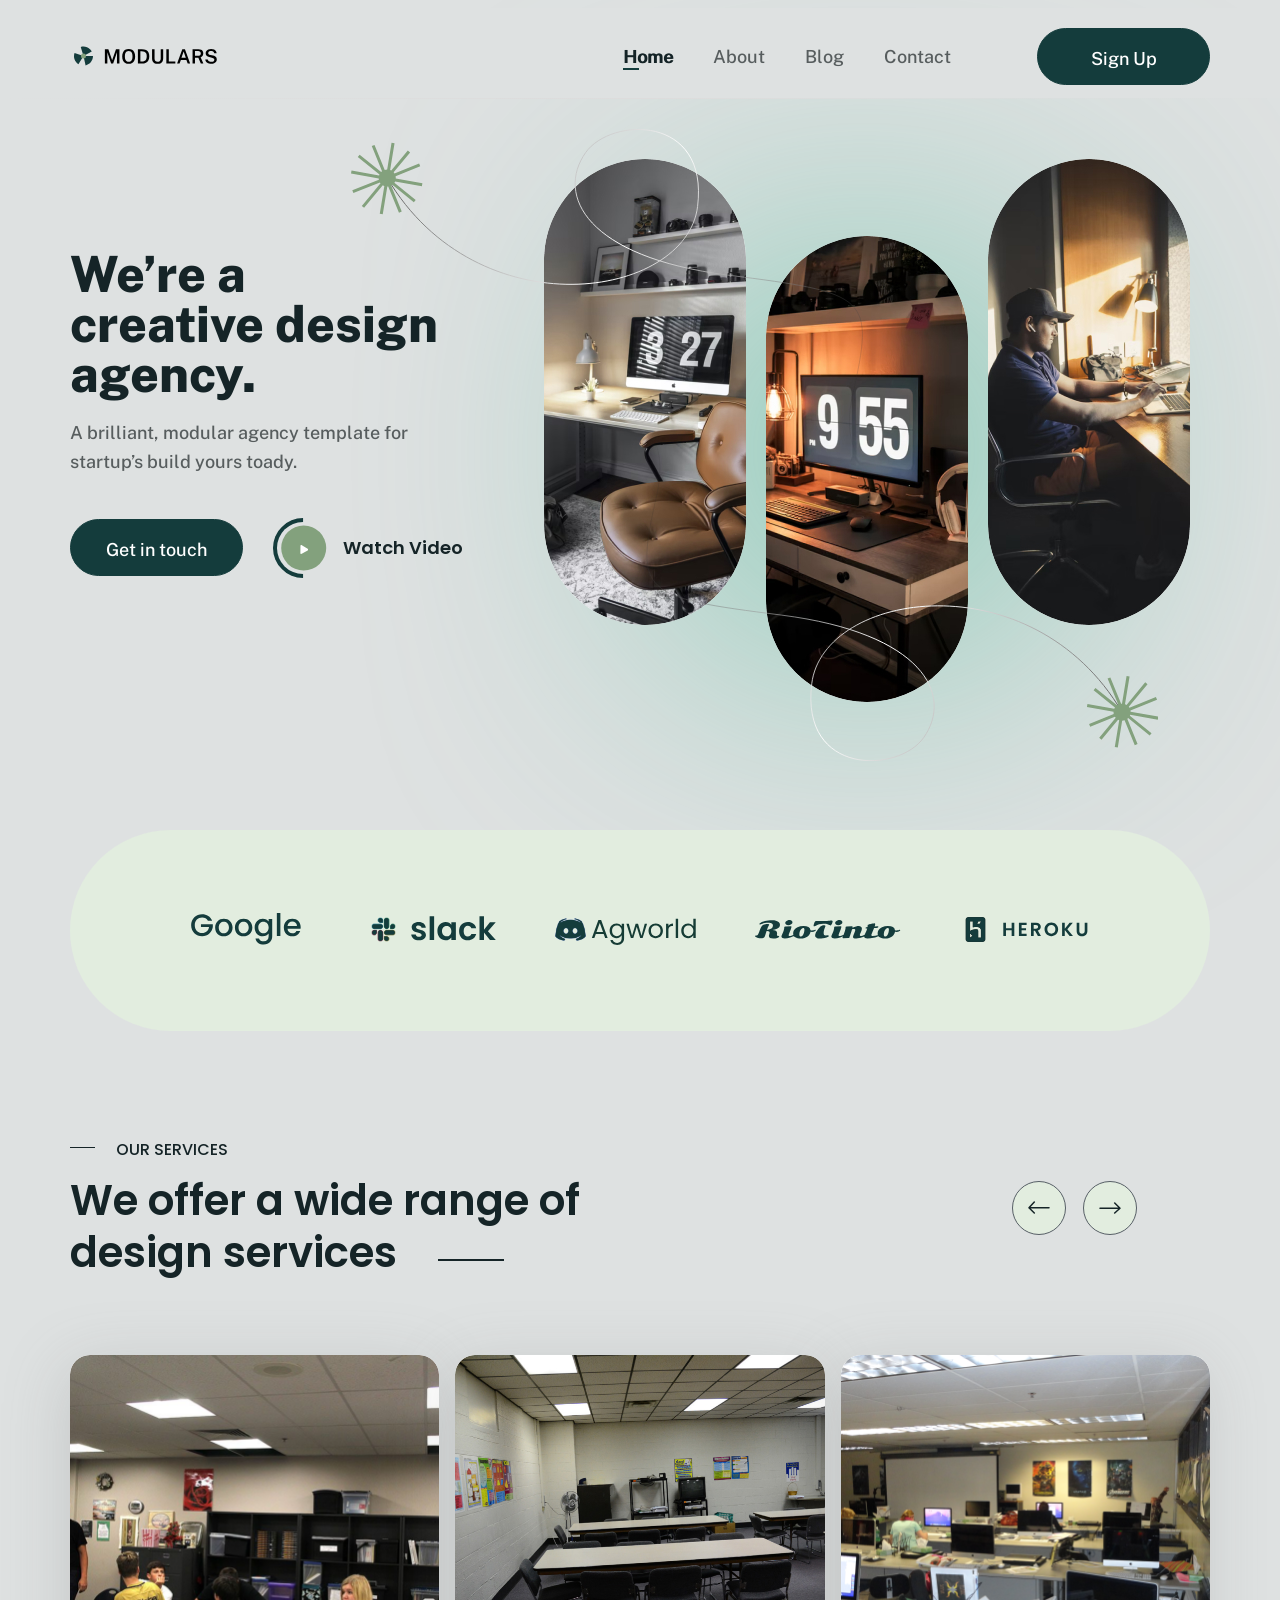
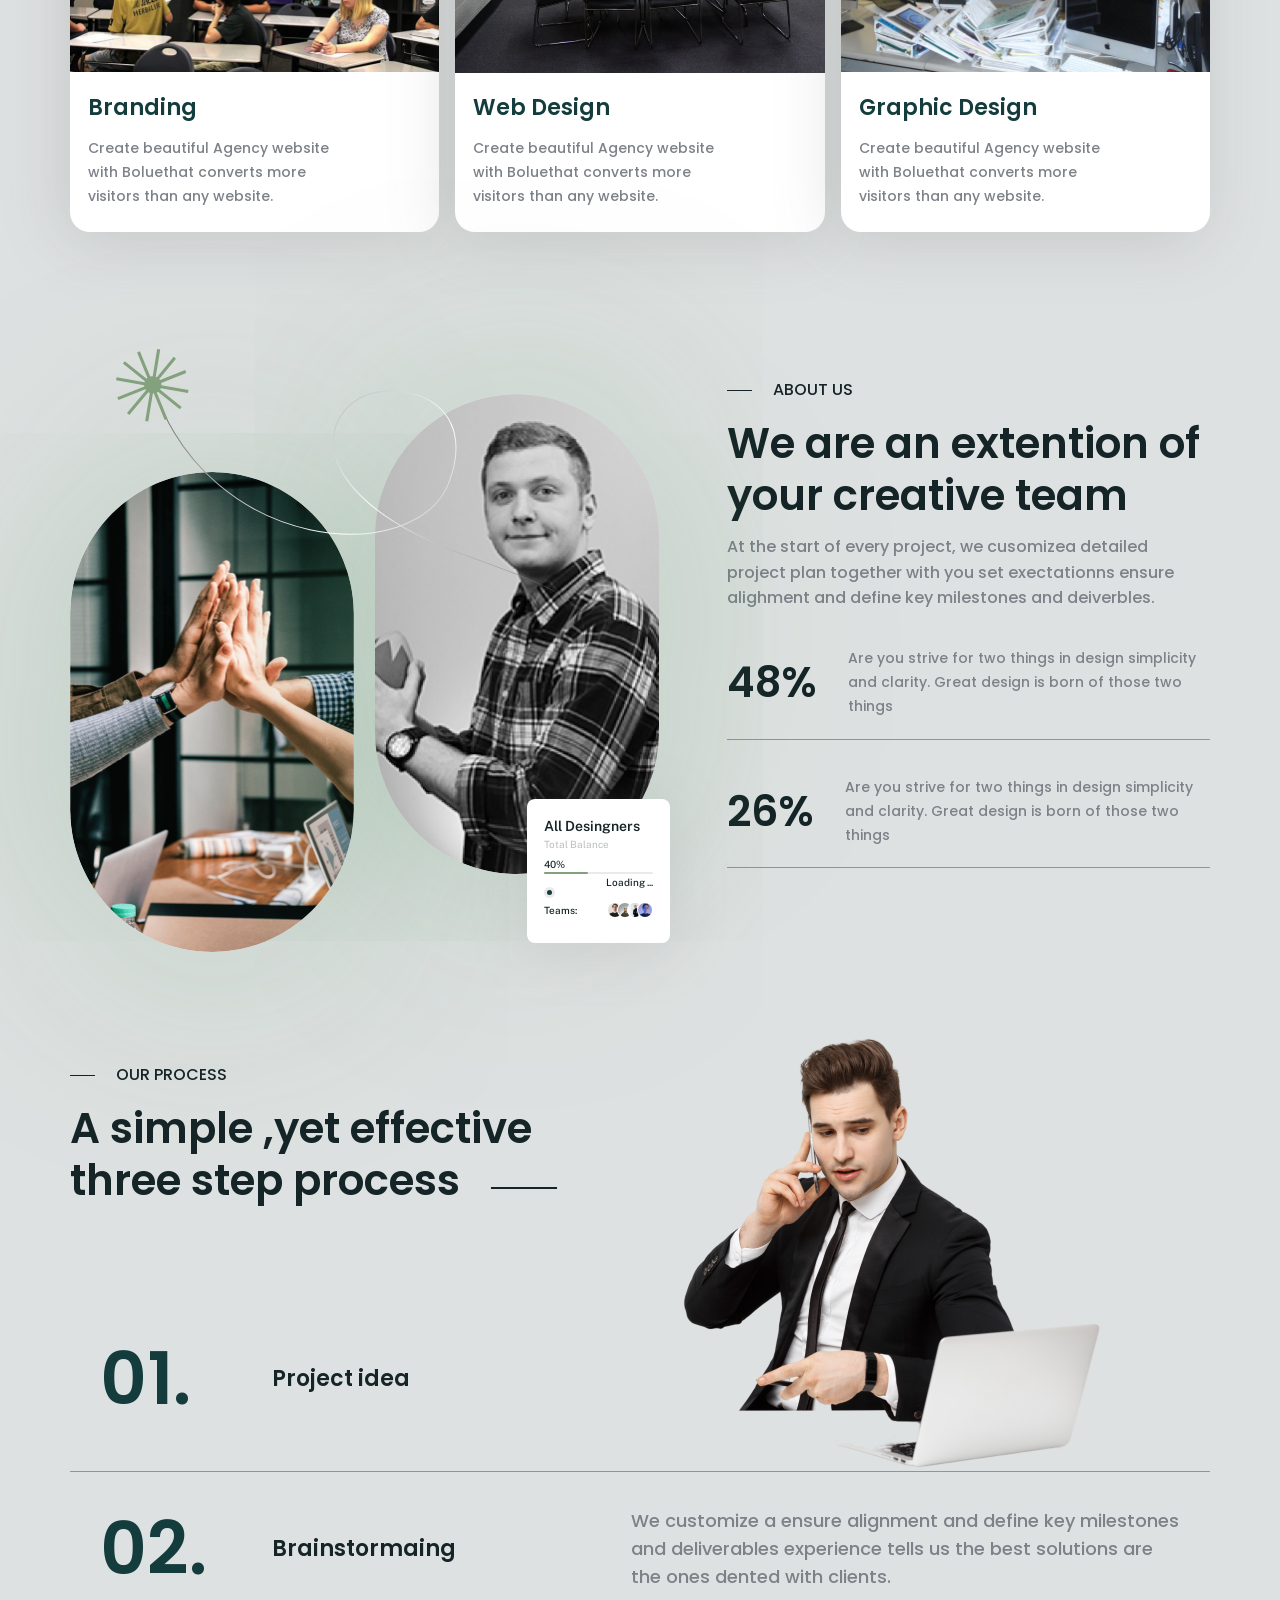
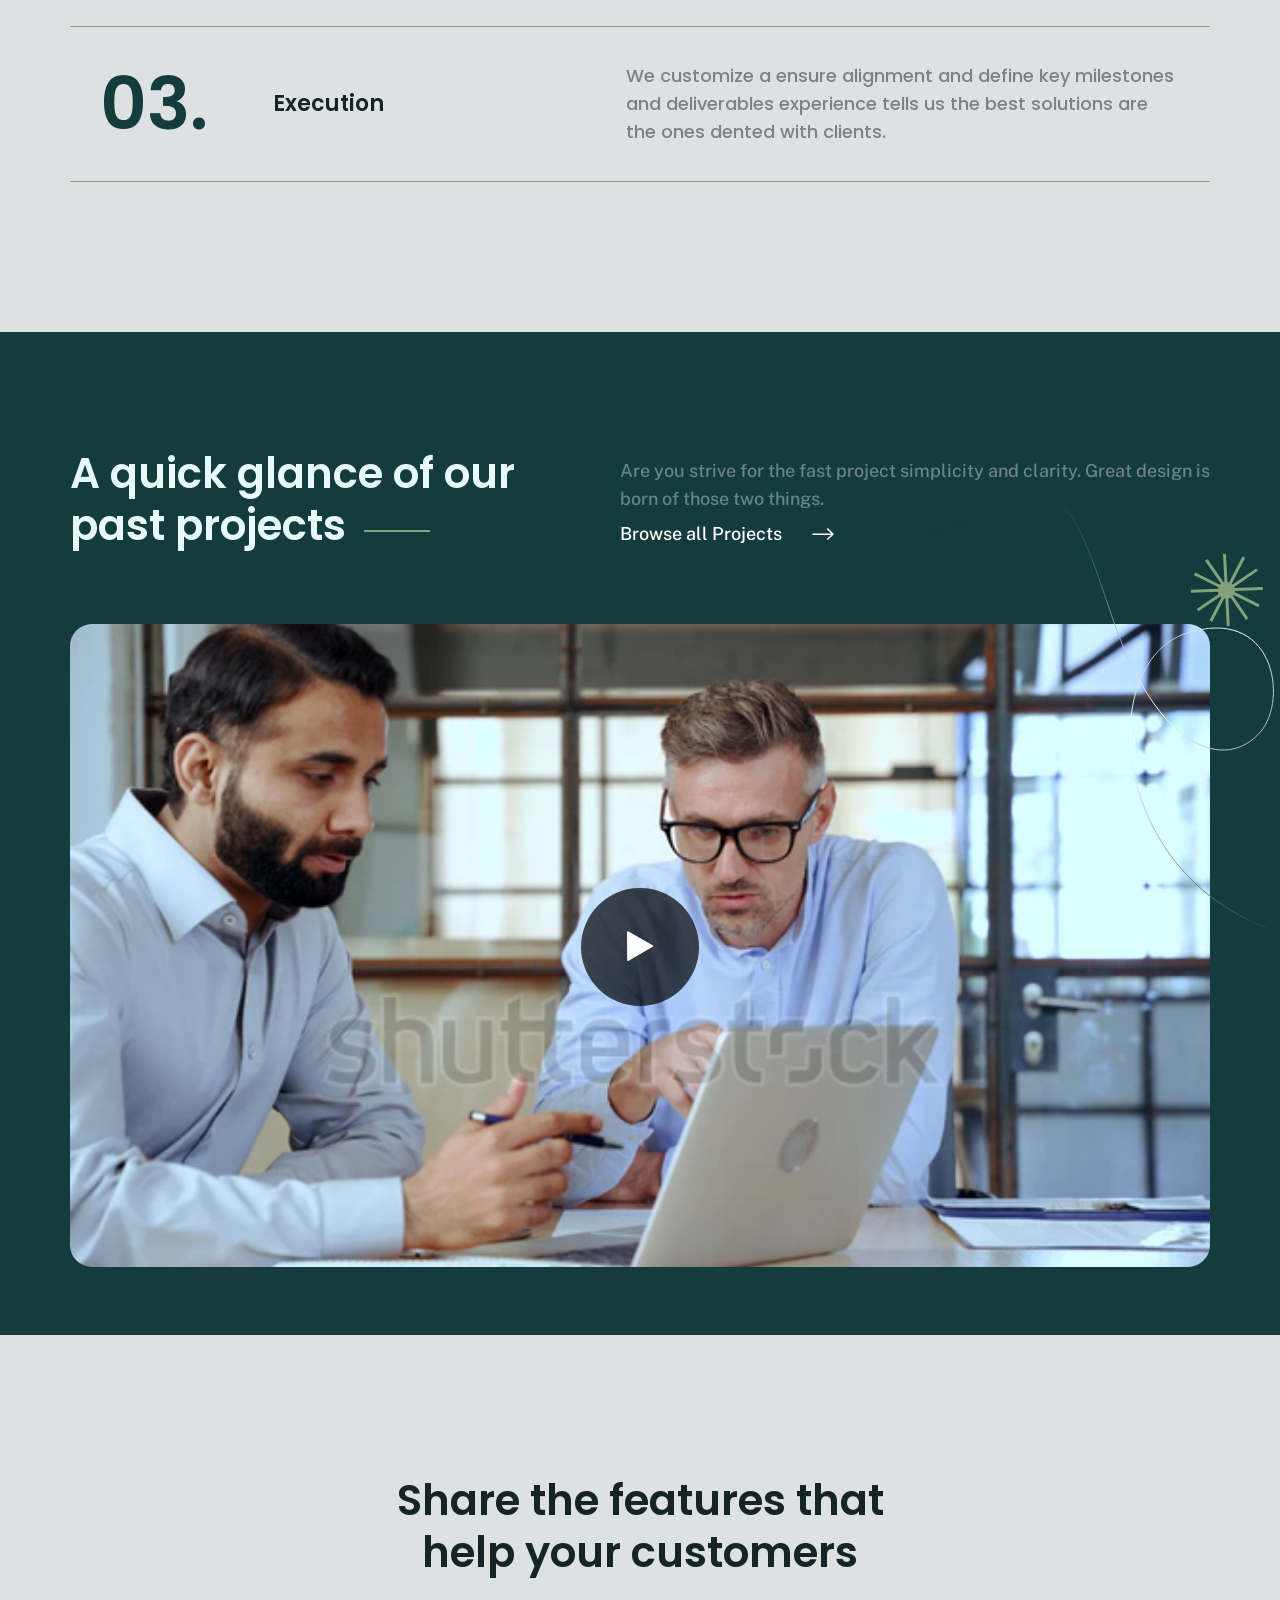
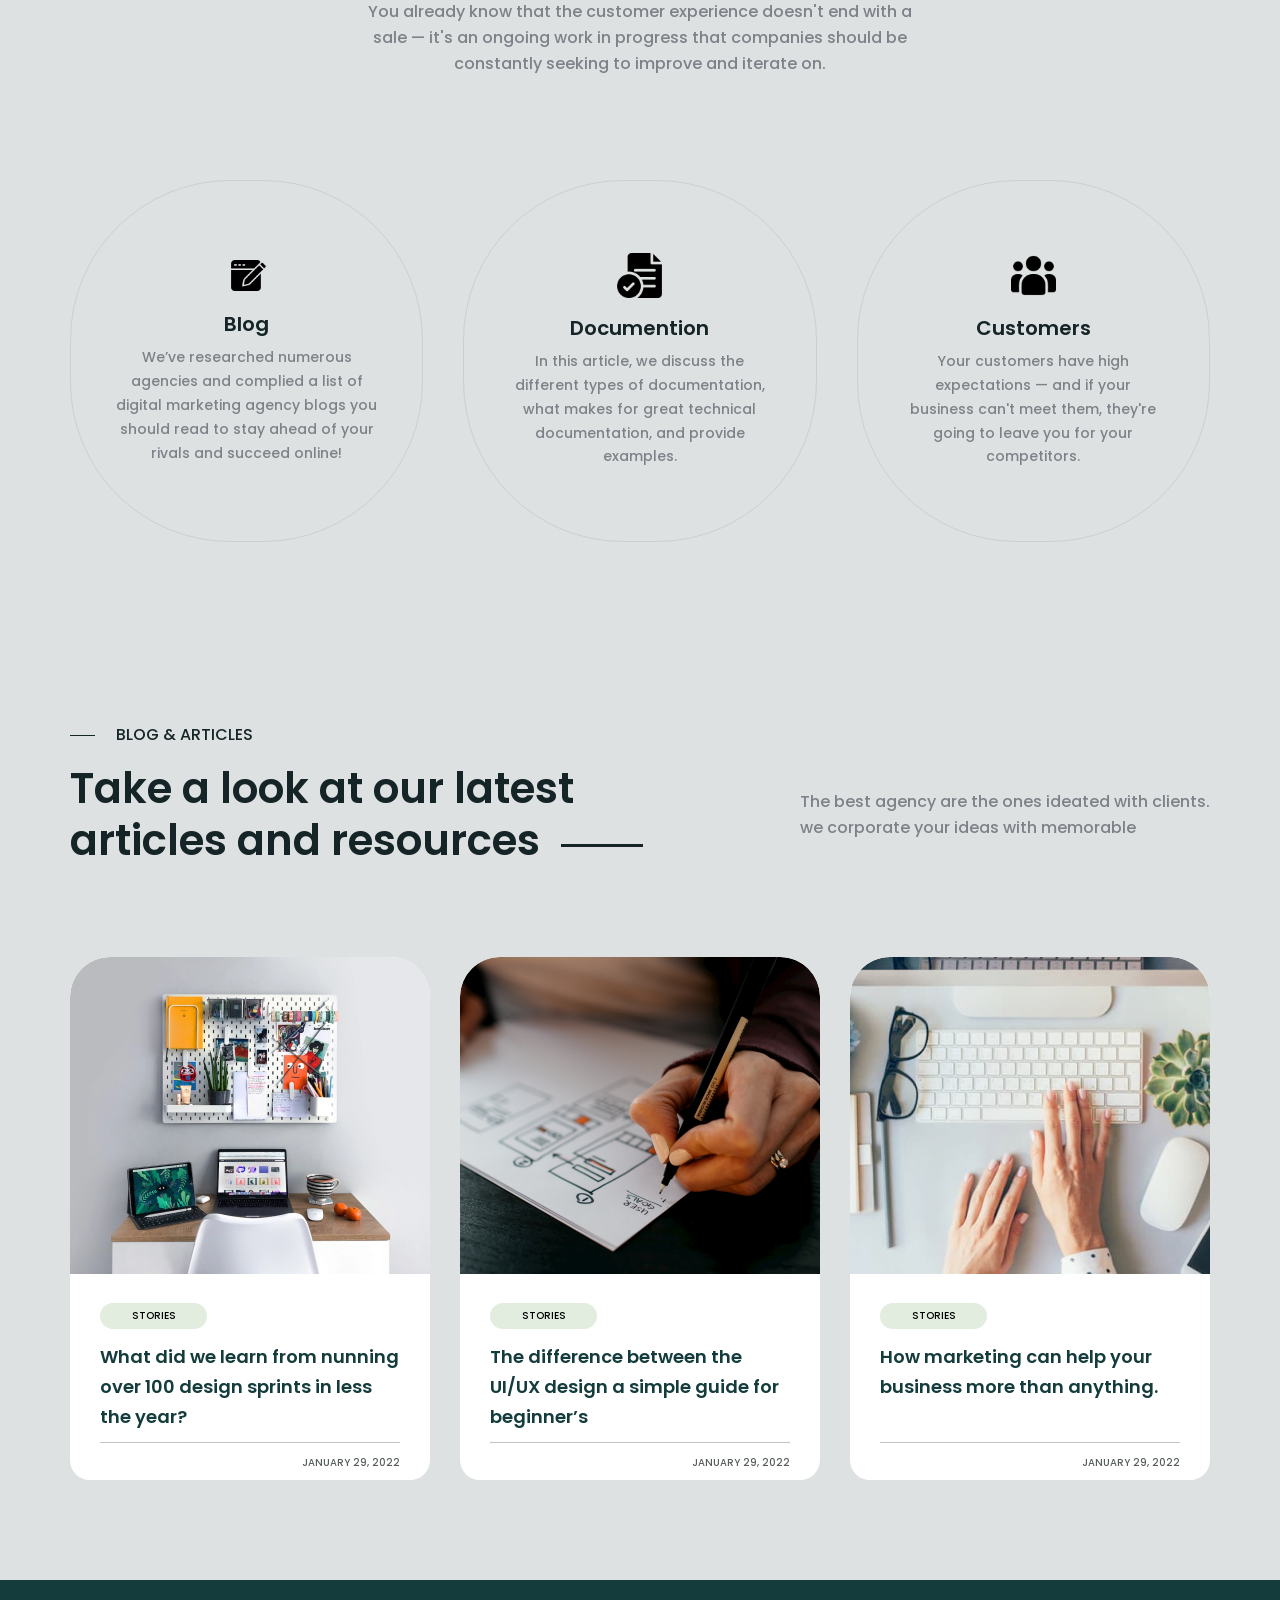
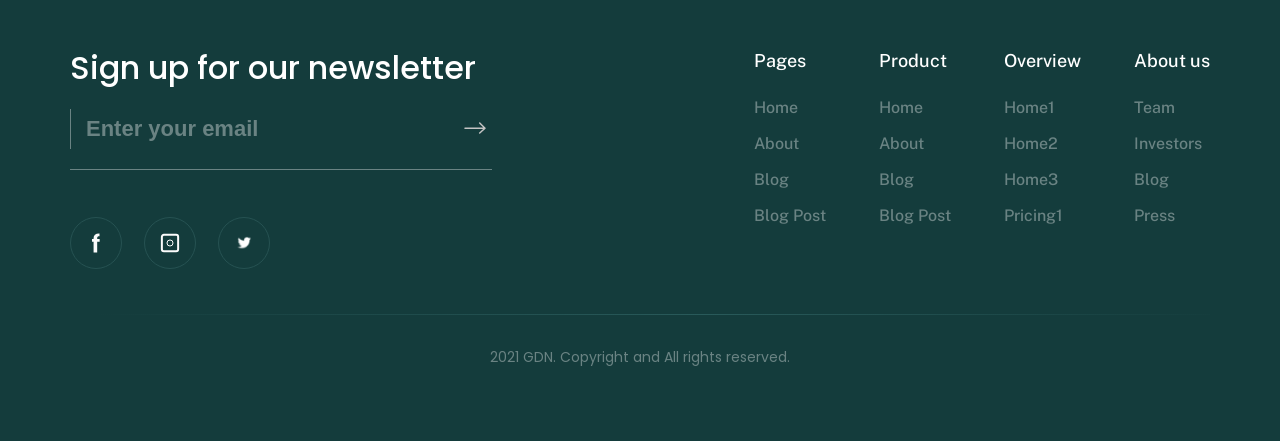
==== commit 3b2ddd81: "Create Footer Section" ====
--- a/index.html
+++ b/index.html
@@ -95,7 +95,7 @@
         <link rel="stylesheet" href="./assets/css/reset.css" />
         <link rel="stylesheet" href="./assets/css/styles.css" />
     </head>
-    <body>
+    <body style="height: 6000px">
         <!-- Header -->
         <div class="header-top header-top--sticky">
             <div class="display-area">
@@ -218,7 +218,7 @@
                 </div>
             </div>
         </section>
-        <main style="height: 6000px">
+        <main>
             <!-- Brands -->
             <div class="brand">
                 <div class="display-area">
@@ -780,5 +780,193 @@
                 </div>
             </section>
         </main>
+        <!-- Footer -->
+        <footer class="footer">
+            <div class="display-area">
+                <div class="footer__row">
+                    <div class="footer-contact">
+                        <h2 class="footer-contact__heading">
+                            Sign up for our newsletter
+                        </h2>
+                        <!-- Footer Form -->
+                        <form action="" class="footer-form">
+                            <input
+                                class="footer-form__input"
+                                type="email"
+                                name="email"
+                                id="email"
+                                placeholder="Enter your email"
+                            />
+                            <button class="footer-form__submit" type="submit">
+                                <svg
+                                    width="22"
+                                    height="12"
+                                    viewBox="0 0 22 12"
+                                    fill="none"
+                                    xmlns="http://www.w3.org/2000/svg"
+                                >
+                                    <path
+                                        d="M1 6.29412H21M21 6.29412L15.7059 1M21 6.29412L15.7059 11"
+                                        stroke="currentColor"
+                                        stroke-width="1.5"
+                                        stroke-linecap="round"
+                                        stroke-linejoin="round"
+                                    />
+                                </svg>
+                            </button>
+                        </form>
+                        <div class="footer-contact__line"></div>
+                        <!-- Footer Icons -->
+                        <div class="footer-contact__icon">
+                            <div class="footer-contact__social-list">
+                                <a
+                                    href="#!"
+                                    class="footer-contact__social-link"
+                                >
+                                    <img
+                                        src="./assets/icon/facebook-icon.svg"
+                                        alt="Facebook Icon"
+                                        class="footer-contact__social-logo"
+                                    />
+                                </a>
+                                <a
+                                    href="#!"
+                                    class="footer-contact__social-link"
+                                >
+                                    <img
+                                        src="./assets/icon/instagram-icon.svg"
+                                        alt="Instagram Icon"
+                                        class="footer-contact__social-logo"
+                                    />
+                                </a>
+                                <a
+                                    href="#!"
+                                    class="footer-contact__social-link"
+                                >
+                                    <img
+                                        src="./assets/icon/twitter-icon.svg"
+                                        alt="Twitter Icon"
+                                        class="footer-contact__social-logo"
+                                    />
+                                </a>
+                            </div>
+                        </div>
+                    </div>
+                    <!-- Footer Navigation -->
+                    <div class="footer-nav">
+                        <!-- Footer Navigation Column 1 -->
+                        <div class="footer-nav__column">
+                            <h3 class="footer-nav__heading">Pages</h3>
+                            <ul class="footer-nav__list">
+                                <li class="footer-nav__item">
+                                    <a href="#!" class="footer-nav__link"
+                                        >Home</a
+                                    >
+                                </li>
+                                <li class="footer-nav__item">
+                                    <a href="#!" class="footer-nav__link"
+                                        >About</a
+                                    >
+                                </li>
+                                <li class="footer-nav__item">
+                                    <a href="#!" class="footer-nav__link"
+                                        >Blog</a
+                                    >
+                                </li>
+                                <li class="footer-nav__item">
+                                    <a href="#!" class="footer-nav__link"
+                                        >Blog Post</a
+                                    >
+                                </li>
+                            </ul>
+                        </div>
+                        <!-- Footer Navigation Column 2 -->
+                        <div class="footer-nav__column">
+                            <h3 class="footer-nav__heading">Product</h3>
+                            <ul class="footer-nav__list">
+                                <li class="footer-nav__item">
+                                    <a href="#!" class="footer-nav__link"
+                                        >Home</a
+                                    >
+                                </li>
+                                <li class="footer-nav__item">
+                                    <a href="#!" class="footer-nav__link"
+                                        >About</a
+                                    >
+                                </li>
+                                <li class="footer-nav__item">
+                                    <a href="#!" class="footer-nav__link"
+                                        >Blog</a
+                                    >
+                                </li>
+                                <li class="footer-nav__item">
+                                    <a href="#!" class="footer-nav__link"
+                                        >Blog Post</a
+                                    >
+                                </li>
+                            </ul>
+                        </div>
+                        <!-- Footer Navigation Column 3 -->
+                        <div class="footer-nav__column">
+                            <h3 class="footer-nav__heading">Overview</h3>
+                            <ul class="footer-nav__list">
+                                <li class="footer-nav__item">
+                                    <a href="#!" class="footer-nav__link"
+                                        >Home1</a
+                                    >
+                                </li>
+                                <li class="footer-nav__item">
+                                    <a href="#!" class="footer-nav__link"
+                                        >Home2</a
+                                    >
+                                </li>
+                                <li class="footer-nav__item">
+                                    <a href="#!" class="footer-nav__link"
+                                        >Home3</a
+                                    >
+                                </li>
+                                <li class="footer-nav__item">
+                                    <a href="#!" class="footer-nav__link"
+                                        >Pricing1</a
+                                    >
+                                </li>
+                            </ul>
+                        </div>
+                        <!-- Footer Navigation Column 4 -->
+                        <div class="footer-nav__column">
+                            <h3 class="footer-nav__heading">About us</h3>
+                            <ul class="footer-nav__list">
+                                <li class="footer-nav__item">
+                                    <a href="#!" class="footer-nav__link"
+                                        >Team</a
+                                    >
+                                </li>
+                                <li class="footer-nav__item">
+                                    <a href="#!" class="footer-nav__link"
+                                        >Investors</a
+                                    >
+                                </li>
+                                <li class="footer-nav__item">
+                                    <a href="#!" class="footer-nav__link"
+                                        >Blog</a
+                                    >
+                                </li>
+                                <li class="footer-nav__item">
+                                    <a href="#!" class="footer-nav__link"
+                                        >Press</a
+                                    >
+                                </li>
+                            </ul>
+                        </div>
+                    </div>
+                </div>
+                <div class="footer__line"></div>
+                <div class="footer__copyright">
+                    <p class="footer__copyright-text">
+                        2021 GDN. Copyright and All rights reserved.
+                    </p>
+                </div>
+            </div>
+        </footer>
     </body>
 </html>
--- a/assets/css/styles.css
+++ b/assets/css/styles.css
@@ -1265,3 +1265,188 @@
     font-size: 1rem;
     text-align: right;
 }
+
+/* Footer */
+.footer {
+    padding: 72px 0 50px;
+    margin-top: 100px;
+    /* Color */
+    background-color: var(--primary-color);
+}
+
+.footer__row {
+    display: flex;
+    justify-content: space-between;
+}
+/* Footer Contact */
+.footer-contact {
+    /* Display */
+    flex: 0 0 37%;
+    max-width: 37%;
+}
+
+.footer-contact__heading {
+    color: #fff;
+    font-size: 3.2rem;
+    font-weight: 500;
+}
+
+/* Footer Form */
+.footer-form {
+    /* Display & Box Model */
+    display: flex;
+    justify-content: space-between;
+    align-items: center;
+    margin-top: 25px;
+}
+
+.footer-form__input {
+    /* Box Model */
+    width: 350px;
+    height: 40px;
+    padding: 0 15px;
+    border: none;
+    border-left: 1px solid #6a8383;
+    outline: none;
+    /* Color */
+    color: #fff;
+    background-color: transparent;
+    /* Text */
+    font-weight: 600;
+    font-size: 2.2rem;
+    line-height: 1;
+}
+
+.footer-form__input::placeholder {
+    /* Color */
+    color: #6a8383;
+    /* Text */
+    font-weight: 600;
+    font-size: 2.2rem;
+    line-height: 1;
+}
+
+.footer-form__submit {
+    /* Box Model */
+    border: none;
+    /* Color */
+    color: #c4c4c4;
+    background-color: transparent;
+    /* Other */
+    cursor: pointer;
+}
+
+.footer-form__submit:hover {
+    /* Color */
+    color: #a75325;
+}
+
+.footer-contact__line {
+    /* Box Model */
+    height: 1px;
+    margin-top: 20px;
+    /* Color */
+    background-color: #6a8383;
+}
+
+/* Footer Icon */
+.footer-contact__icon {
+    /* Display & Box Model */
+    display: flex;
+    justify-content: space-between;
+    align-items: center;
+    margin-top: 47px;
+}
+
+.footer-contact__social-list {
+    /* Display */
+    display: flex;
+    column-gap: 22px;
+    align-items: center;
+}
+
+.footer-contact__social-link {
+    /* Display & Box Model */
+    display: flex;
+    justify-content: center;
+    align-items: center;
+    width: 52px;
+    height: 52px;
+    border: 1px solid;
+    border-radius: 50%;
+    /* Color */
+    border-color: #265252;
+    /* Other */
+    transition: 0.3s;
+}
+
+.footer-contact__social-link:hover {
+    /* Color */
+    background-color: #a75325;
+    border-color: #a75325;
+}
+
+.footer-contact__social-logo {
+    /* Box Model */
+    width: 40%;
+    height: 40%;
+}
+
+/* Footer Navigation */
+.footer-nav {
+    /* Display */
+    flex: 0 0 40%;
+    max-width: 40%;
+    display: flex;
+    justify-content: space-between;
+    /* Text */
+    font-family: "Public Sans", sans-serif;
+}
+
+.footer-nav__heading {
+    /* Color */
+    color: #fff;
+    /* Text */
+    font-weight: 500;
+    font-size: 1.8rem;
+}
+
+.footer-nav__list {
+    /* Box Model */
+    margin-top: 20px;
+}
+
+.footer-nav__link {
+    /* Color */
+    color: #6a8383;
+    /* Text */
+    font-size: 1.6rem;
+    font-weight: 500;
+    line-height: 2.25;
+}
+
+.footer__line {
+    /* Box Model */
+    width: 100%;
+    height: 1px;
+    margin-top: 45px;
+    /* Color */
+    background: linear-gradient(
+        90deg,
+        #143c3c 2.28%,
+        #295a5a 55.65%,
+        rgba(38, 82, 82, 0) 102.06%
+    );
+}
+
+.footer__copyright {
+    margin-top: 10px;
+    padding: 20px 0;
+}
+
+.footer__copyright-text {
+    font-size: 1.4rem;
+    line-height: 1.8;
+    text-align: center;
+    color: #6a8383;
+}
